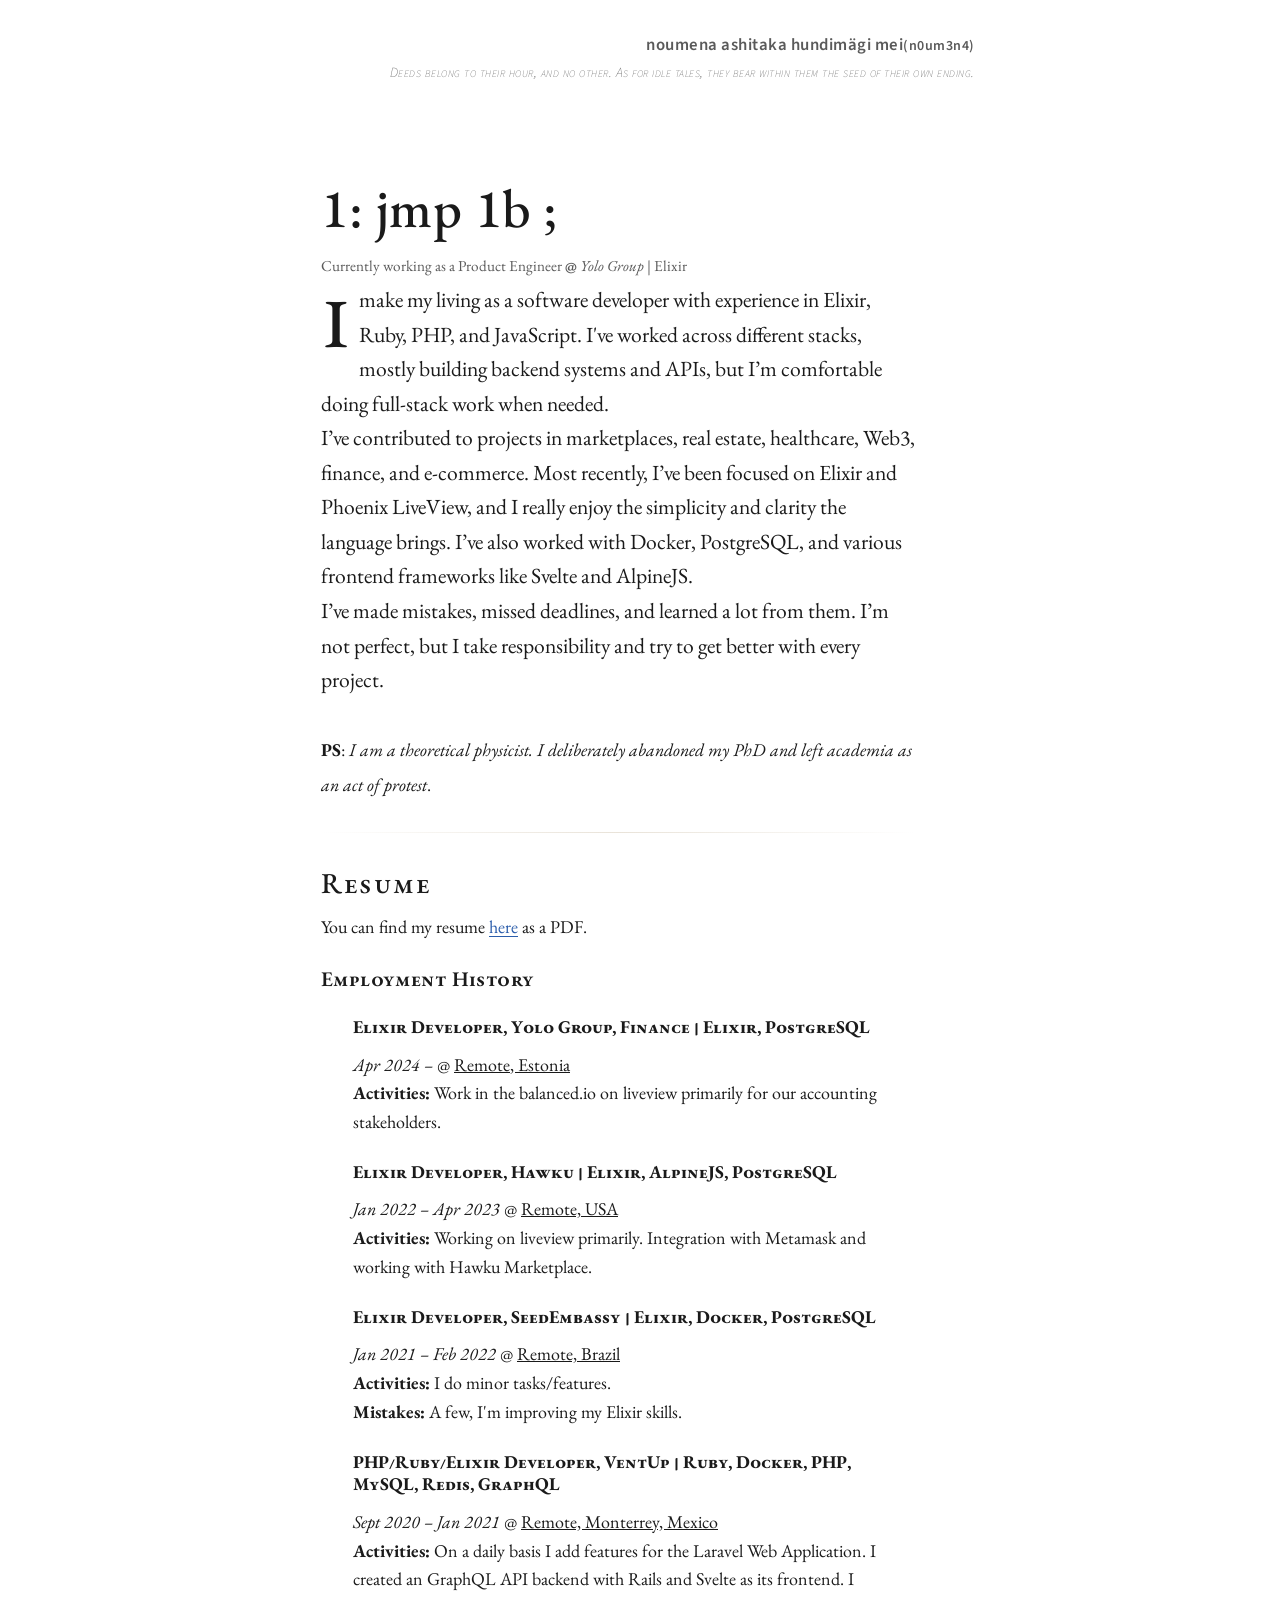
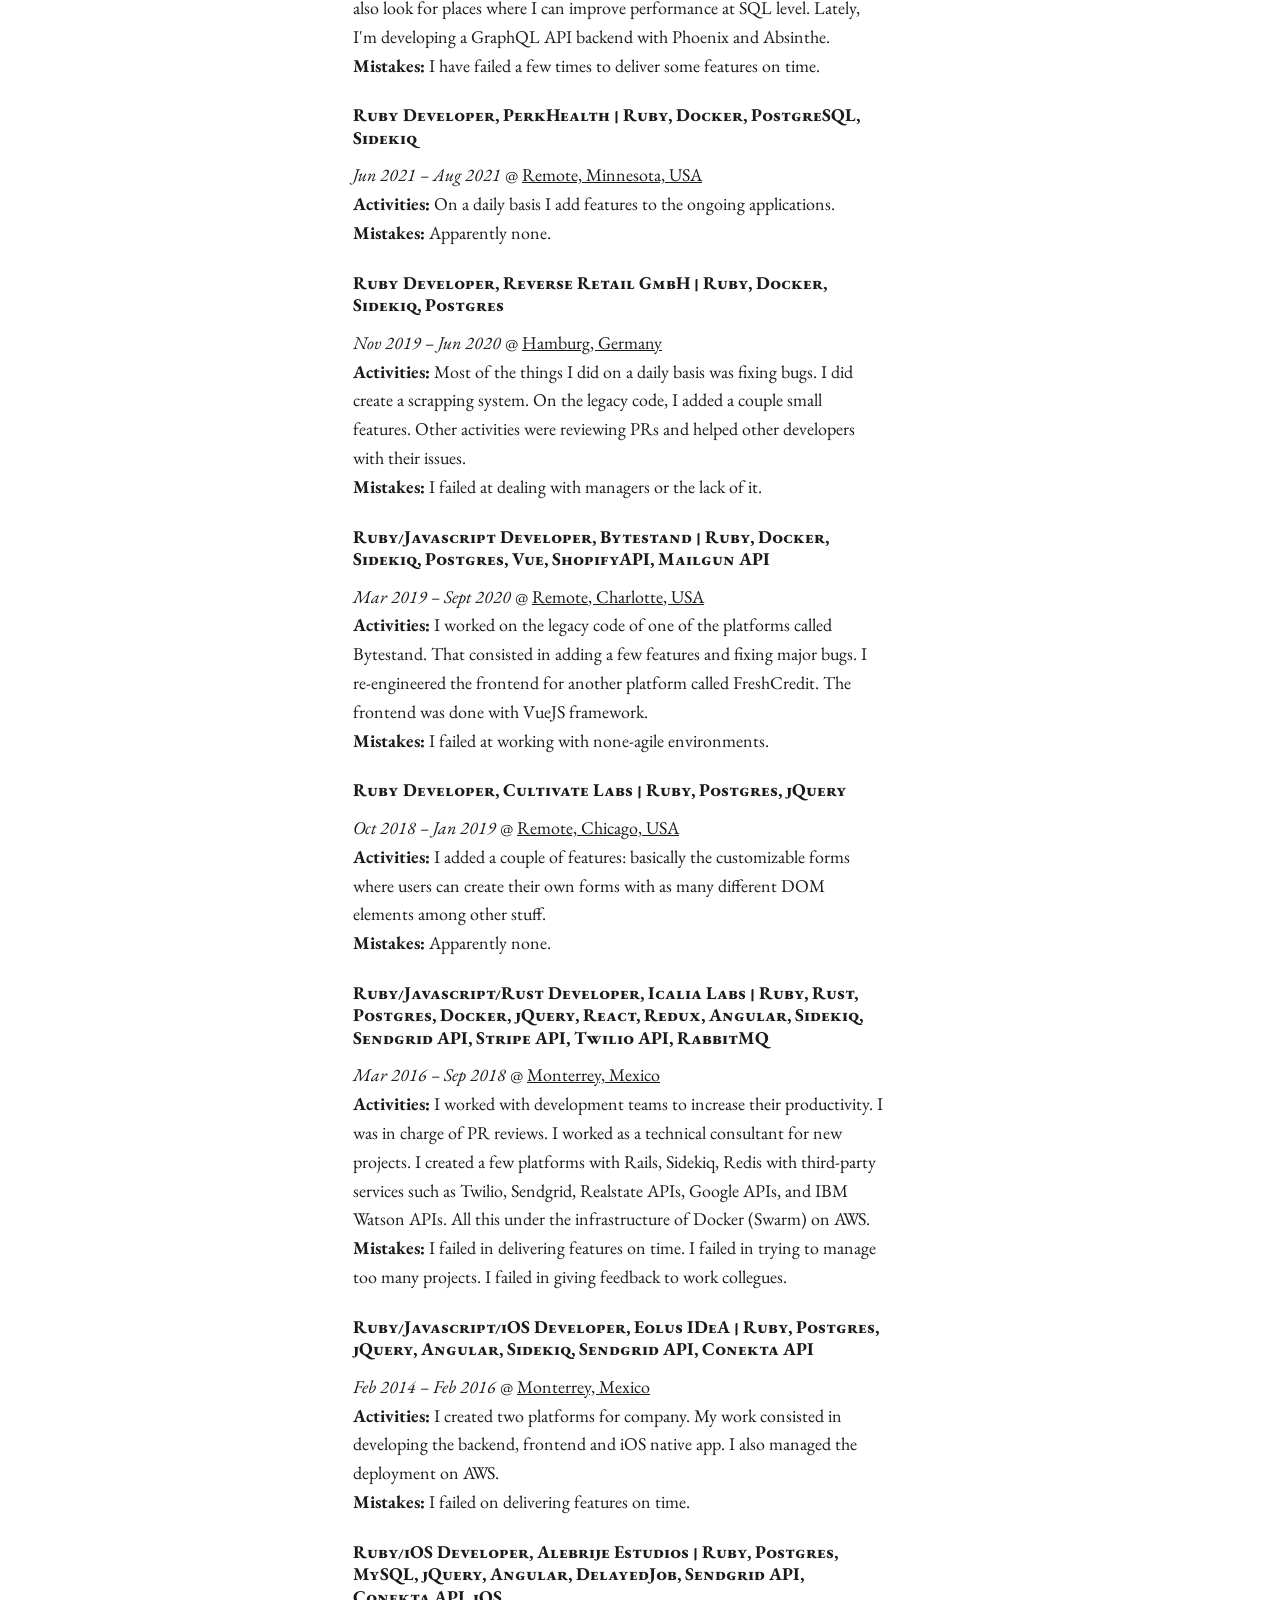
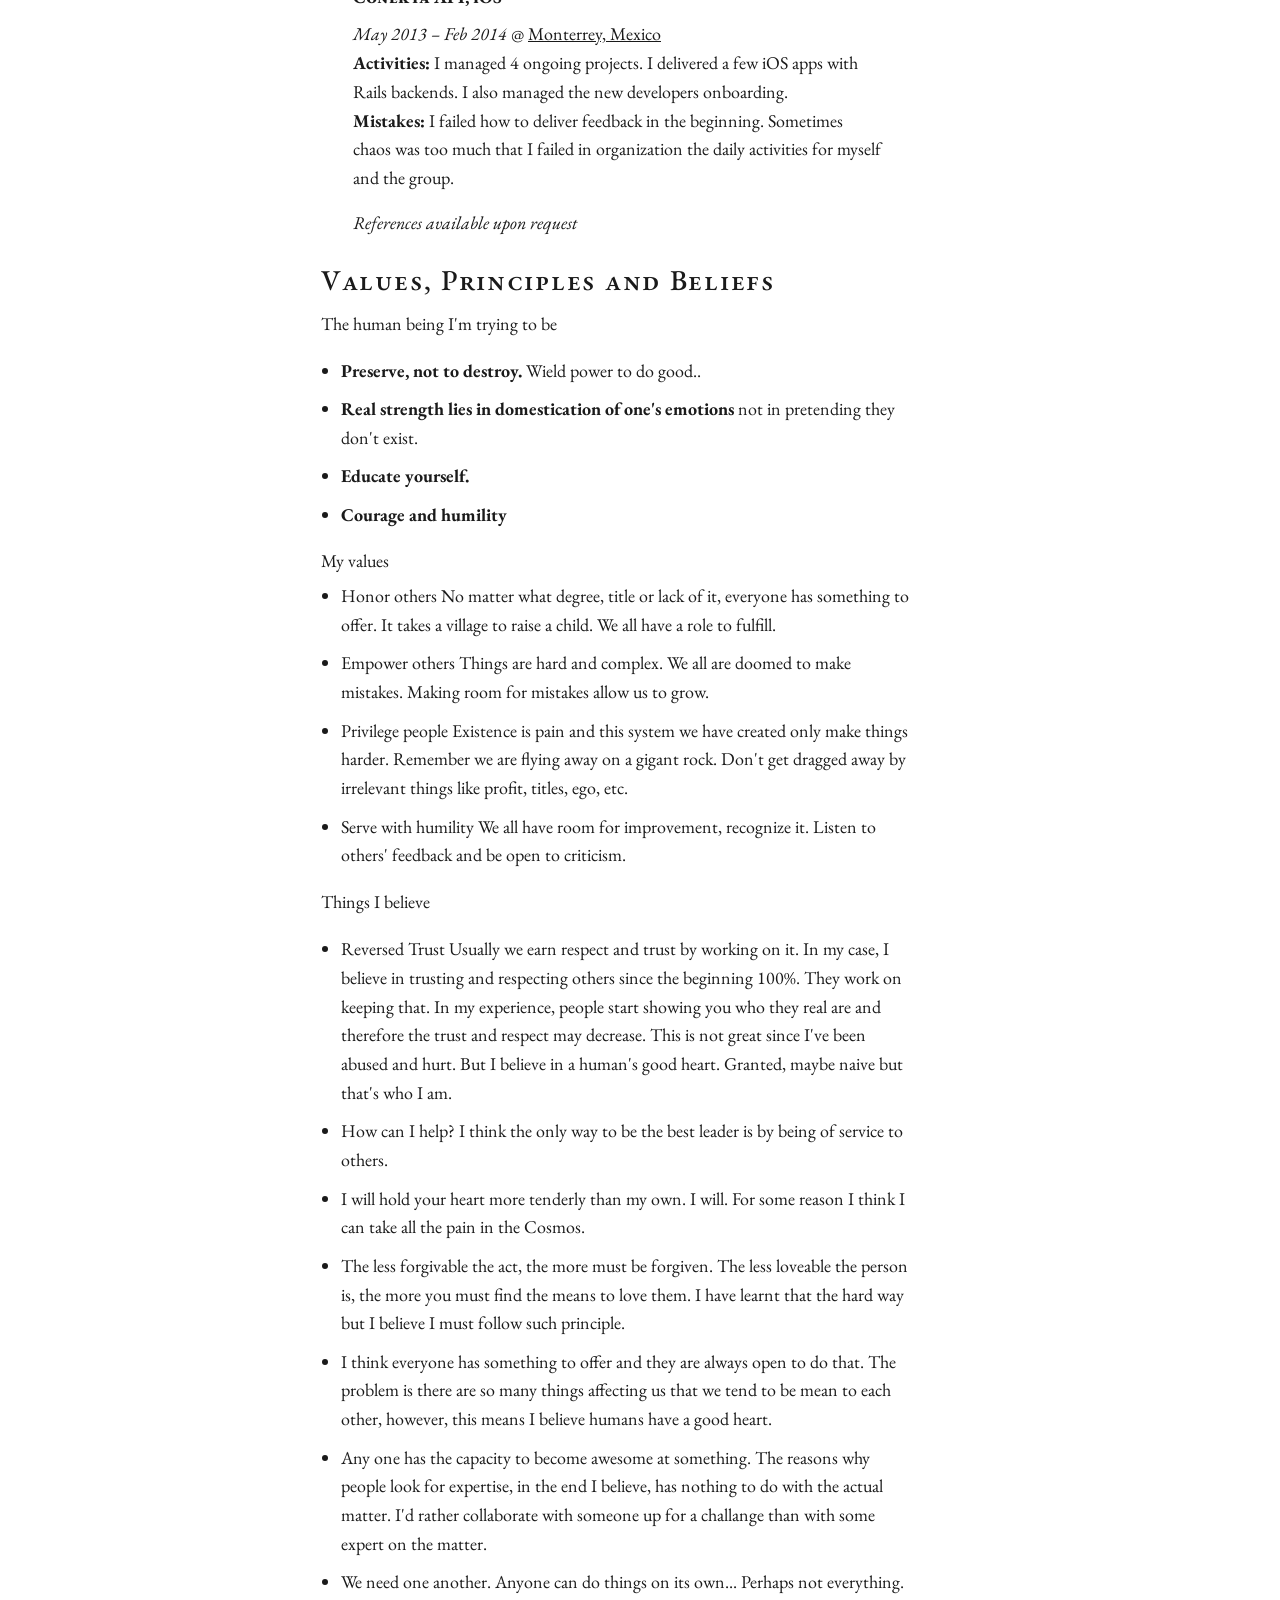
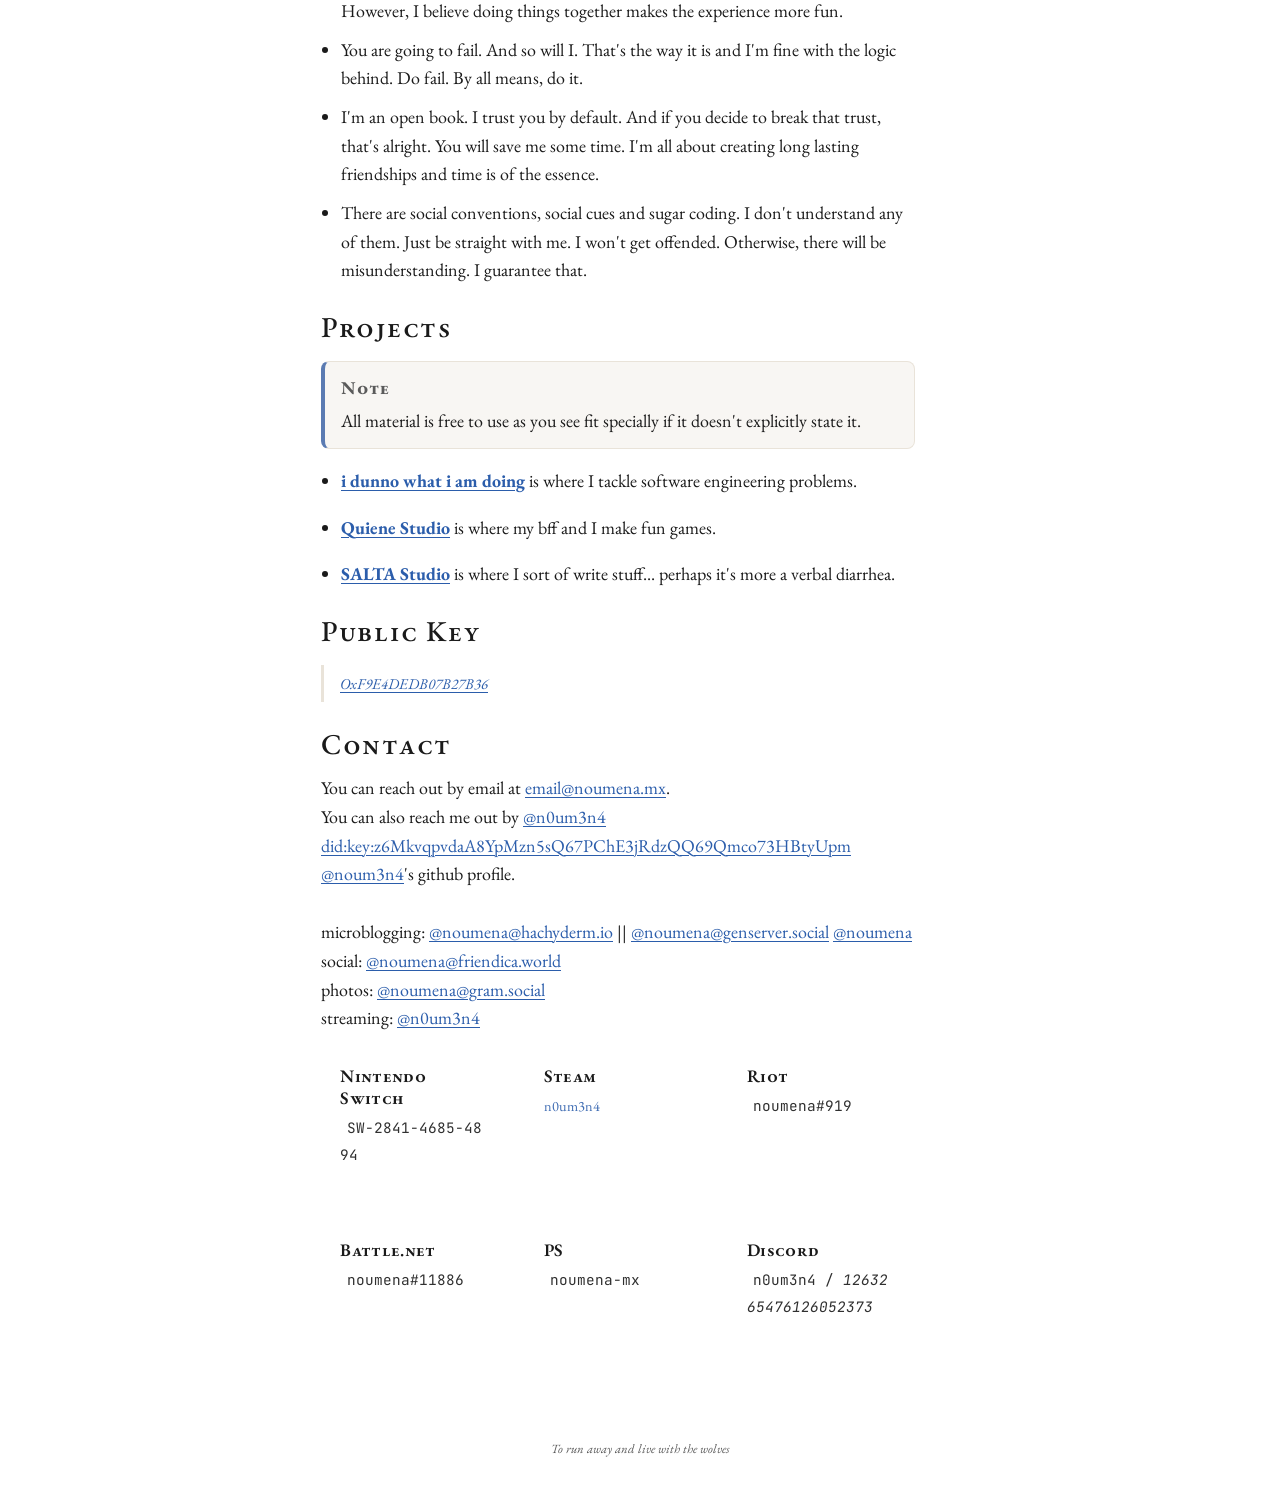
==== index.html @ a52480c2 "update website." ====
<!DOCTYPE html>
<html lang="en">
<head>
  <meta name="p:domain_verify" content="591e5d9aeb3cd05bfaf30dcc1023e43f"/>
  <meta name="fediverse:creator" content="@noumena@hachyderm.io">
  <script async src="https://www.googletagmanager.com/gtag/js?id=G-009B5SSCNQ"></script>
  <script>
    window.dataLayer = window.dataLayer || [];
    function gtag(){dataLayer.push(arguments);}
    gtag('js', new Date());

    gtag('config', 'G-009B5SSCNQ');
  </script>
  <meta charset="utf-8" />
  <meta name="viewport" content="width=device-width, initial-scale=1" />
  <meta name="color-scheme" content="light dark" />
  <title>noumena ashitaka hundimägi mei | homepage</title>

  <link rel="preconnect" href="https://fonts.googleapis.com">
  <link rel="preconnect" href="https://fonts.gstatic.com" crossorigin>
  <link href="https://fonts.googleapis.com/css2?family=EB+Garamond:ital,wght@0,400;0,500;0,700;1,400;1,500;1,700&family=Source+Sans+3:wght@400;600&family=JetBrains+Mono:wght@400;600&display=swap" rel="stylesheet">

  <style>
    :root {
      --bg: #f7f5f2;           /* paper-like background */
      --paper: #fffdfa;        /* page card */
      --ink: #121212;          /* main text */
      --muted: #5a5a5a;        /* secondary text */
      --line: #e9e3d9;         /* rules */
      --accent: #2b5dab;       /* link color, tasteful blue */

      --base-size: 18px;       /* comfortable reading size */
      --leading: 1.6;          /* line-height */
      --measure: 66ch;         /* ideal line length */
      --vr: 0.5rem;            /* vertical rhythm unit */
      --radius: 16px;          /* card rounding */
      --shadow: 0 8px 30px rgba(0,0,0,.08);
      --gap: 1.25rem; /* consistent rhythm */
      --ink: #1a1a1a;
    }

    @media (prefers-color-scheme: dark) {
      :root {
        --bg: #0f1115;
        --paper: #111318;
        --ink: #e7e5df;
        --muted: #a8a29e;
        --line: #1f2430;
        --accent: #7aa2ff;
        --shadow: 0 10px 30px rgba(0,0,0,.35);
      }
    }

    html { font-size: 100%; }
    body {
      margin: 0;
      font-family: "EB Garamond", ui-serif, Georgia, serif;
      font-size: var(--base-size);
      line-height: var(--leading);
      color: var(--ink);
      /*
      background: radial-gradient(80rem 60rem at 20% -10%, #ffffff40, transparent),
                  radial-gradient(80rem 60rem at 120% 10%, #ffffff22, transparent),
                  var(--bg);
                  */
      text-rendering: optimizeLegibility;
      -webkit-font-smoothing: antialiased;
      hanging-punctuation: first; /* supported in some browsers */
    }

    /* Page wrapper mimics a centered LaTeX layout */
    .wrapper {
      max-width: calc(var(--measure) + 12ch);
      margin-inline: auto;
      padding: calc(var(--vr) * 4) clamp(1rem, 4vw, 2rem);
    }

    /* Header & navigation (set in humanist sans for contrast) */
    header {
      display: grid;
      grid-template-columns: 1fr auto;
      align-items: end;
      gap: 1rem;
      margin-bottom: calc(var(--vr) * 4);
    }

    .brand {
      font-family: "Source Sans 3", system-ui, -apple-system, Segoe UI, Roboto, sans-serif;
      font-weight: 600;
      letter-spacing: 0.03em;
      font-size: clamp(0.9rem, 1.4vw, 1.05rem);
      color: var(--muted);
      text-align: right;
    }

    nav ul {
      display: flex;
      gap: 1rem;
      list-style: none;
      margin: 0;
      padding: 0;
      font-family: "Source Sans 3", system-ui, -apple-system, Segoe UI, Roboto, sans-serif;
      font-size: 0.95rem;
    }

    nav a {
      text-decoration: none;
      color: var(--muted);
      border-bottom: 1px solid transparent;
      padding-bottom: 2px;
    }
    nav a:where(:hover,:focus) { color: var(--ink); border-color: var(--line); }

    /* "Paper" card for the main content */
    .paper {
      /*
      background: var(--paper);
      box-shadow: var(--shadow);
      border: 1px solid var(--line);
      border-radius: var(--radius);
      */
      padding: clamp(1.25rem, 3.2vw, 2rem);
    }

    main { counter-reset: h2; }

    h1, h2, h3, h4 {
      line-height: 1.25;
      margin-block: calc(var(--vr) * 3) calc(var(--vr) * 1.5);
    }

    h1 {
      font-weight: 500;
      font-size: clamp(2.2rem, 4vw + 1rem, 3.4rem);
      letter-spacing: 0.01em;
    }

    h2 {
      font-weight: 500;
      font-size: clamp(1.35rem, 1.2vw + 1rem, 1.8rem);
      font-variant-caps: small-caps;
      letter-spacing: 0.06em;
      counter-increment: h2;
    }
    /*
    h2::before {
      content: counter(h2) ". ";
      color: var(--muted);
      font-variant-numeric: oldstyle-nums;
    }
    */
    h3 {
      font-weight: 600;
      font-variant-caps: small-caps;
      font-size: clamp(1.1rem, 1vw + 0.8rem, 1.3rem); letter-spacing: 0.02em;
    }
    h4 { font-variant-caps: small-caps; }

    p { margin: 0 0 calc(var(--vr) * 2) 0; }
    p + p { text-indent: 0em; margin-top: calc(var(--vr) * -1.5); }

    .lead {
      font-size: clamp(1.1rem, 0.9vw + 1rem, 1.35rem);
      color: var(--ink);
    }

    .lead:first-letter {
      float: left;
      font-size: 3.2em;
      line-height: 0.9;
      font-weight: 500;
      margin: 0.15em 0.15em 0 0.05em;
    }

    a { color: var(--accent); text-decoration-thickness: from-font; text-underline-offset: 0.18em; }
    a:where(:hover,:focus) { text-decoration: underline; }

    hr {
      height: 1px; background: linear-gradient(90deg, transparent, var(--line), transparent);
      border: 0; margin-block: calc(var(--vr) * 4);
    }

    .meta { color: var(--muted); font-size: 0.95rem; }

    blockquote {
      margin: calc(var(--vr) * 2) 0;
      padding: 0.25rem 1rem;
      border-left: 3px solid var(--line);
      color: var(--muted);
      font-style: italic;
    }

    code, pre {
      font-family: "JetBrains Mono", ui-monospace, SFMono-Regular, Menlo, Monaco, Consolas, "Liberation Mono", monospace;
      font-size: 0.9rem;
    }
    pre {
      background: color-mix(in srgb, var(--paper), var(--ink) 6%);
      border: 1px solid var(--line);
      padding: 1rem;
      border-radius: 8px;
      overflow: auto;
    }

    figure { margin: calc(var(--vr) * 3) 0; }
    figure img { width: 100%; border: 1px solid var(--line); border-radius: 8px; }
    figcaption { color: var(--muted); font-size: 0.95rem; text-align: center; margin-top: 0.6rem; }

    .theorem, .lemma, .note {
      margin: calc(var(--vr) * 2) 0; padding: 0.75rem 1rem;
      border: 1px solid var(--line); border-left-width: 4px; border-radius: 8px;
      background: color-mix(in srgb, var(--paper), var(--ink) 3%);
    }
    .theorem { border-left-color: #5d8f3a; }
    .lemma   { border-left-color: #b07a1f; }
    .note    { border-left-color: #5b7bb2; }
    .env-title { font-variant-caps: small-caps; letter-spacing: 0.06em; color: var(--muted); display: block; margin-bottom: 0.25rem; }

    /* Lists with proper spacing */
    ul, ol { padding-left: 1.25rem; }
    li { margin: 0 0 calc(var(--vr) * 1.2) 0; }

    /* Footer */
    footer {
      color: var(--muted);
      font-size: 0.95rem;
      margin-top: calc(var(--vr) * 6);
      text-align: center;
    }

    /* Make the main column a classic ~66ch measure */
    .content { max-width: var(--measure); }

    /* Simple responsive table */
    table { width: 100%; border-collapse: collapse; margin: calc(var(--vr) * 2) 0; }
    th, td { padding: 0.5rem 0.6rem; border-bottom: 1px solid var(--line); text-align: left; }
    th { color: var(--muted); font-weight: 600; font-family: "Source Sans 3", system-ui, sans-serif; }

    /* Small niceties */
    ::selection { background: color-mix(in srgb, var(--accent), white 70%); }

    /* --- Gallery --- */
    .gallery {
      counter-reset: figure; /* reset for each gallery */
    }

    figure {
      margin: 0;
      padding: 0;
      background: none;
      border: 1px solid var(--ink-20); /* subtle plate border */
      page-break-inside: avoid; /* print-friendly */
    }

    figure img {
      display: block;
      width: 100%;
      height: auto;
      vertical-align: middle;
    }

    figcaption {
      padding: calc(var(--gap) * 0.75) calc(var(--gap) * 0.75) calc(var(--gap) * 0.85);
      font-size: 0.975rem;
      color: var(--ink-60);
      border-top: 1px solid var(--ink-20);
      hyphens: auto;
      text-wrap: pretty; /* nicer line breaks on modern browsers */
    }

        small.kicker {
      display: block;
      font-size: 0.88rem;
      margin-top: .25rem;
      color: #777;
    }

    @media (min-width: 1100px) {
      .container { max-width: 90ch; }
    }

    @media print {
    body { background: white; }
      .container { margin: 0 auto; padding: 0; }
      a::after { content: " (" attr(href) ")"; font-size: 0.9em; }
    }

    #gaming-profiles {
        max-width: 800px;
        border-radius: 1rem;
        backdrop-filter: blur(8px);
      }

      #gaming-profiles h2 {
        margin: 0 0 0.5rem;
        font-size: 1.8rem;
      }

      #gaming-profiles p {
        margin: 0 0 1.5rem;
        line-height: 1.5;
        opacity: 0.9;
      }

      .gaming-grid {
        display: grid;
        gap: 1rem;
        grid-template-columns: repeat(auto-fit, minmax(180px, 1fr));
      }

      .gaming-card {
        padding: 1rem 1.2rem;
        border-radius: 0.9rem;
      }

      .gaming-card h3 {
        margin: 0 0 0.25rem;
        font-size: 1.1rem;
      }

      .game-tagline {
        margin: 0;
        font-size: 0.8rem;
        text-transform: uppercase;
        letter-spacing: 0.08em;
        opacity: 0.7;
      }

      .game-value {
        margin: 0.4rem 0 0;
        word-break: break-all;
      }

      .game-value code {
        padding: 0.2rem 0.4rem;
        border-radius: 0.4rem;
        font-size: 0.9rem;
      }

      .game-value a {
        font-size: 0.9rem;
        text-decoration: none;
      }

      .game-value a:hover {
        border-bottom-style: solid;
      }

      @media (max-width: 600px) {
        #gaming-profiles {
          margin: 2rem 1rem;
          padding: 1.5rem;
        }
      }
  </style>
</head>

<body>
  <a rel="me" href="https://hachyderm.io/@noumena" style="display: none;"></a>
  <div class="wrapper">
    <header>
      <div class="brand">
        noumena ashitaka hundimägi mei<span style="font-size: smaller;">(n0um3n4)</span><br/>
        <span style="font-size: smaller; font-weight: 100; font-variant-caps: small-caps;"><em>
          Deeds belong to their hour, and no other. As for idle tales, they bear within them the seed of their own ending.</em></span>
      </div>
    </header>

    <div class="paper">
      <main class="content" id="content">
        <h1>1: jmp 1b     ;</h1>
        <p class="meta">Currently working as a Product Engineer <b>@</b> <em>Yolo Group</em> | Elixir</p>

        <p class="lead">
        I make my living as a software developer with experience in Elixir, Ruby, PHP, and JavaScript. I've worked across different stacks, mostly building backend systems and APIs, but I’m comfortable doing full-stack work when needed.
        <br />
        I’ve contributed to projects in marketplaces, real estate, healthcare, Web3, finance, and e-commerce. Most recently, I’ve been focused on Elixir and Phoenix LiveView, and I really enjoy the simplicity and clarity the language brings. I’ve also worked with Docker, PostgreSQL, and various frontend frameworks like Svelte and AlpineJS.
        <br />
        I’ve made mistakes, missed deadlines, and learned a lot from them. I’m not perfect, but I take responsibility and try to get better with every project.
        <br /><br />
        <span style="font-size: smaller;"><b>PS</b>: <em>I am a theoretical physicist. I deliberately abandoned my PhD and left academia as an act of protest</em>.</span>
        </p>

        <hr/>

        <section>
          <h2>Resume</h2>
          <p>You can find my resume <a href="https://noumena.mx/full-resume.pdf">here</a> as a PDF.</p>
          <h3>Employment History</h3>
          <div style="padding-right: clamp(1.25rem, 3.2vw, 2rem); padding-left: clamp(1.25rem, 3.2vw, 2rem);">
          <article style="pointer-events: auto;">
            <h4>
              Elixir Developer, Yolo Group, Finance | Elixir, PostgreSQL
            </h4>
            <p style="pointer-events: auto;">
              <em style="pointer-events: auto;">Apr 2024 – </em> @ <ins>Remote, Estonia</ins><br><b>Activities:</b> Work in the balanced.io on liveview primarily for our accounting stakeholders.<br>
            </p>
        </article>

        <article>
            <h4>
              Elixir Developer, Hawku | Elixir, AlpineJS, PostgreSQL
            </h4>
            <p>
            <em>Jan 2022 – Apr 2023</em> @ <ins>Remote, USA</ins><br><b>Activities:</b> Working on liveview primarily. Integration with Metamask and working with Hawku Marketplace.<br>
            </p>
        </article>

        <article>
            <h4>
              Elixir Developer, SeedEmbassy | Elixir, Docker, PostgreSQL
            </h4>
            <p>
            <em>Jan 2021 – Feb 2022</em> @ <ins>Remote, Brazil</ins><br><b>Activities:</b> I do minor tasks/features.<br>
            <b>Mistakes: </b> A few, I'm improving my Elixir skills.<br>
            </p>
        </article>

        <article>
            <h4>
              PHP/Ruby/Elixir Developer, VentUp | Ruby, Docker, PHP, MySQL, Redis, GraphQL
            </h4>
            <p>
            <em>Sept 2020 – Jan 2021</em> @ <ins>Remote, Monterrey, Mexico</ins><br><b>Activities:</b> On a daily basis I add features for the Laravel Web Application. I created an GraphQL API backend with Rails and Svelte as its frontend. I also look for places where I can improve performance at SQL level. Lately, I'm developing a GraphQL API backend with Phoenix and Absinthe.<br>
            <b>Mistakes: </b> I have failed a few times to deliver some features on time.<br>
            </p>
        </article>

        <article>
            <h4>
              Ruby Developer, PerkHealth | Ruby, Docker, PostgreSQL, Sidekiq
            </h4>
            <p>
            <em>Jun 2021 – Aug 2021</em> @ <ins>Remote, Minnesota, USA</ins><br><b>Activities:</b> On a daily basis I add features to the ongoing applications.<br>
            <b>Mistakes: </b> Apparently none.<br>
            </p>
        </article>

        <article style="page-break-after: always;">
            <h4>
              Ruby Developer, Reverse Retail GmbH | Ruby, Docker, Sidekiq, Postgres
            </h4>
            <p>
            <em>Nov 2019 – Jun 2020</em> @ <ins>Hamburg, Germany</ins><br><b>Activities:</b> Most of the things I did on a daily basis was fixing bugs. I did create a scrapping system. On the legacy code, I added a couple small features. Other activities were reviewing PRs and helped other developers with their issues.<br>
            <b>Mistakes: </b> I failed at dealing with managers or the lack of it.<br>
            </p>
        </article>

        <article>
            <h4>
              Ruby/Javascript Developer, Bytestand | Ruby, Docker, Sidekiq, Postgres, Vue, ShopifyAPI, Mailgun API
            </h4>
            <p>
            <em>Mar 2019 – Sept 2020</em> @ <ins>Remote, Charlotte, USA</ins><br>
            <b>Activities: </b> I worked on the legacy code of one of the platforms called Bytestand. That consisted in adding a few features and fixing major bugs. I re-engineered the frontend for another platform called FreshCredit. The frontend was done with VueJS framework.<br>
            <b>Mistakes: </b> I failed at working with none-agile environments.
            </p>
        </article>

        <article>
            <h4>
              Ruby Developer, Cultivate Labs | Ruby, Postgres, jQuery
            </h4>
            <p>
            <em>Oct 2018 – Jan 2019</em> @ <ins>Remote, Chicago, USA</ins><br>
            <b>Activities: </b>I added a couple of features: basically the customizable forms where users can create their own forms with as many different DOM elements among other stuff.<br>
            <b>Mistakes: </b>Apparently none.
            </p>
        </article>

        <article style="page-break-after: always;">
            <h4>
              Ruby/Javascript/Rust Developer, Icalia Labs | Ruby, Rust, Postgres, Docker, jQuery, React, Redux, Angular, Sidekiq, Sendgrid API, Stripe API, Twilio API, RabbitMQ
            </h4>
            <p>
            <em>Mar 2016 – Sep 2018</em> @ <ins>Monterrey, Mexico</ins><br>
            <b>Activities: </b>I worked with development teams to increase their productivity.
            I was in charge of PR reviews.
            I worked as a technical consultant for new projects.
            I created a few platforms with Rails, Sidekiq, Redis with third-party services such as Twilio, Sendgrid, Realstate APIs, Google APIs, and IBM Watson APIs. All this under the infrastructure of Docker (Swarm) on AWS.<br>
            <b>Mistakes: </b>I failed in delivering features on time. I failed in trying to manage too many projects. I failed in giving feedback to work collegues.
            </p>
        </article>

        <article>
            <h4>
              Ruby/Javascript/iOS Developer, Eolus IDeA | Ruby, Postgres, jQuery, Angular, Sidekiq, Sendgrid API, Conekta API
            </h4>
            <p>
            <em>Feb 2014 – Feb 2016</em> @ <ins>Monterrey, Mexico</ins><br>
            <b>Activities: </b>I created two platforms for company. My work consisted in developing the backend, frontend and iOS native app.
            I also managed the deployment on AWS.<br>
            <b>Mistakes: </b>I failed on delivering features on time.
            </p>
        </article>

        <article>
            <h4>
              Ruby/iOS Developer, Alebrije Estudios | Ruby, Postgres, MySQL, jQuery, Angular, DelayedJob, Sendgrid API, Conekta API, iOS
            </h4>
            <p>
            <em>May 2013 – Feb 2014</em> @ <ins>Monterrey, Mexico</ins><br>
            <b>Activities: </b>I managed 4 ongoing projects. I delivered a few iOS apps with Rails backends.
            I also managed the new developers onboarding.<br>
            <b>Mistakes: </b>I failed how to deliver feedback in the beginning. Sometimes chaos was too much that I failed in organization the daily activities for myself and the group.
            </p>
        </article>

        <article>
            <p>
            <em>References available upon request</em>
            </p>
            </div>
        </article>
        </section>

        <section id="about">
          <h2>Values, Principles and Beliefs</h2>
          <p>The human being I'm trying to be</p>
          <ul>
            <li><strong>Preserve, not to destroy.</strong> Wield power to do good..</li>
            <li><strong>Real strength lies in domestication of one's emotions</strong> not in pretending they don't exist.</li>
            <li><strong>Educate yourself.</strong></li>
            <li><strong>Courage and humility</strong></li>
          </ul>

          <p>My values<p>

          <ul>
            <li>Honor others No matter what degree, title or lack of it, everyone has something to offer. It takes a village to raise a child. We all have a role to fulfill.</li>
            <li>Empower others Things are hard and complex. We all are doomed to make mistakes. Making room for mistakes allow us to grow.</li>
            <li>Privilege people Existence is pain and this system we have created only make things harder. Remember we are flying away on a gigant rock. Don't get dragged away by irrelevant things like profit, titles, ego, etc.</li>
            <li>Serve with humility We all have room for improvement, recognize it. Listen to others' feedback and be open to criticism.</li>
          </ul>
          <p>Things I believe</p>

          <ul>
            <li>Reversed Trust Usually we earn respect and trust by working on it. In my case, I believe in trusting and respecting others since the beginning 100%.           They work on keeping that. In my experience, people start showing you who they real are and therefore the trust and respect may decrease.           This is not great since I've been abused and hurt. But I believe in a human's good heart. Granted, maybe naive but that's who I am. </li>
            <li>How can I help? I think the only way to be the best leader is by being of service to others.</li>
            <li>I will hold your heart more tenderly than my own. I will. For some reason I think I can take all the pain in the Cosmos.</li>
            <li>The less forgivable the act, the more must be forgiven. The less loveable the person is, the more you must find the means to love them. I have learnt that the hard way but I believe I must follow such principle.</li>
            <li>I think everyone has something to offer and they are always open to do that. The problem is there are so many things affecting us that we tend to be mean to each other, however, this means I believe humans have a good heart.</li>
            <li>Any one has the capacity to become awesome at something. The reasons why people look for expertise, in the end I believe, has nothing to do with the actual matter. I'd rather collaborate with someone up for a challange than with some expert on the matter.</li>
            <li>We need one another. Anyone can do things on its own... Perhaps not everything. However, I believe doing things together makes the experience more fun.</li>
            <li>You are going to fail. And so will I. That's the way it is and I'm fine with the logic behind. Do fail. By all means, do it.</li>
            <li>I'm an open book. I trust you by default. And if you decide to break that trust, that's alright. You will save me some time. I'm all about creating long lasting friendships and time is of the essence.</li>
            <li>There are social conventions, social cues and sugar coding. I don't understand any of them. Just be straight with me. I won't get offended. Otherwise, there will be misunderstanding. I guarantee that.</li>
          </ul>
        </section>

        <section id="projects">
          <h2>Projects</h2>
          <div class="note">
            <strong class="env-title">Note</strong>
            All material is free to use as you see fit specially if it doesn't explicitly state it.
          </div>
          <ul>
            <li><strong><a href="https://idunnowhatiamdoing.engineering">i dunno what i am doing</a></strong> is where I tackle software engineering problems.</li>
          </ul>
          <ul>
            <li><strong><a href="https://quiene.studio">Quiene Studio</a></strong> is where my bff and I make fun games.</li>
          </ul>
          <ul>
            <li><strong><a href="https://salta.studio">SALTA Studio</a></strong> is where I sort of write stuff... perhaps it's more a verbal diarrhea.</li>
          </ul>
        </section>

        <section id="writing">
          <h2>Public Key</h2>
          <blockquote>
            <a href="noumena.asc" alt="public key" style="pointer-events: auto;">
              <span style="font-size: smaller; pointer-events: auto;">OxF9E4DEDB07B27B36</span>
            </a>
          </blockquote>
        </section>

        <section id="contact">
          <h2>Contact</h2>
          <p>
            You can reach out by email at <a href="mailto:email@nounmena.mx">email@noumena.mx</a>.
            <br />You can also reach me out by <a href="https://smp9.simplex.im/a#zJxikzJyWUZyNm9AisqA2dREiD37o3gKqsSd1OvyCDI">@n0um3n4</a>
            <br />
            <a href="https://app.radicle.xyz/nodes/seed.radicle.garden/users/did%3Akey%3Az6MkvqpvdaA8YpMzn5sQ67PChE3jRdzQQ69Qmco73HBtyUpm">
              did:key:z6MkvqpvdaA8YpMzn5sQ67PChE3jRdzQQ69Qmco73HBtyUpm
            </a><br/>
            <a href="https://github.com/n0um3n4">@noum3n4</a>'s github profile.<br/>
            <br />
            microblogging:
            <a href="https://hachyderm.io/@noumena">@noumena@hachyderm.io</a>
            ||
            <a href="https://genserver.social/@noumena">@noumena@genserver.social</a>
            <a href="https://yakihonne.com/profile/nprofile1qqsg44afkcgpv6jf9s7s2nawuguzmdk28r7usu5w53savqpzzk6upxczqqpsgqqqqqqqqeryyq">@noumena</a>
            <br />
            social:
            <a href="https://friendica.world/profile/noumena">@noumena@friendica.world</a>
            <br />
            photos:
            <a href="https://gram.social/noumena">@noumena@gram.social</a>
            <br />
            streaming:
            <a href="https://makertube.net/c/n0um3n4/video-playlists">@n0um3n4</a>
            <br />
          </p>
        </section>


        <section id="gaming-profiles">
          <div class="gaming-grid">
            <div class="gaming-card">
              <h3>Nintendo Switch</h3>
              <p class="game-value">
                <code>SW-2841-4685-4894</code>
              </p>
            </div>

            <div class="gaming-card">
              <h3>Steam</h3>
              <p class="game-value">
                <a href="https://steamcommunity.com/id/n0um3n4/" target="_blank" rel="noopener">
                  n0um3n4
                </a>
              </p>
            </div>

            <div class="gaming-card">
              <h3>Riot</h3>
              <p class="game-value">
                <code>noumena#919</code>
              </p>
            </div>

            <div class="gaming-card">
              <h3>Battle.net</h3>
              <p class="game-value">
                <code>noumena#11886</code>
              </p>
            </div>

            <div class="gaming-card">
              <h3>PS</h3>
              <p class="game-value">
                <code>noumena-mx</code>
              </p>
            </div>

            <div class="gaming-card">
              <h3>Discord</h3>
              <p class="game-value">
                <code>n0um3n4 /  <em>1263265476126052373</em> </code>
              </p>
            </div>
          </div>
        </section>
      </main>
    </div>

    <footer>
      <p style="font-size: smaller;"><em>To run away and live with the wolves</em></p>
    </footer>
  </div>
</body>
</html>
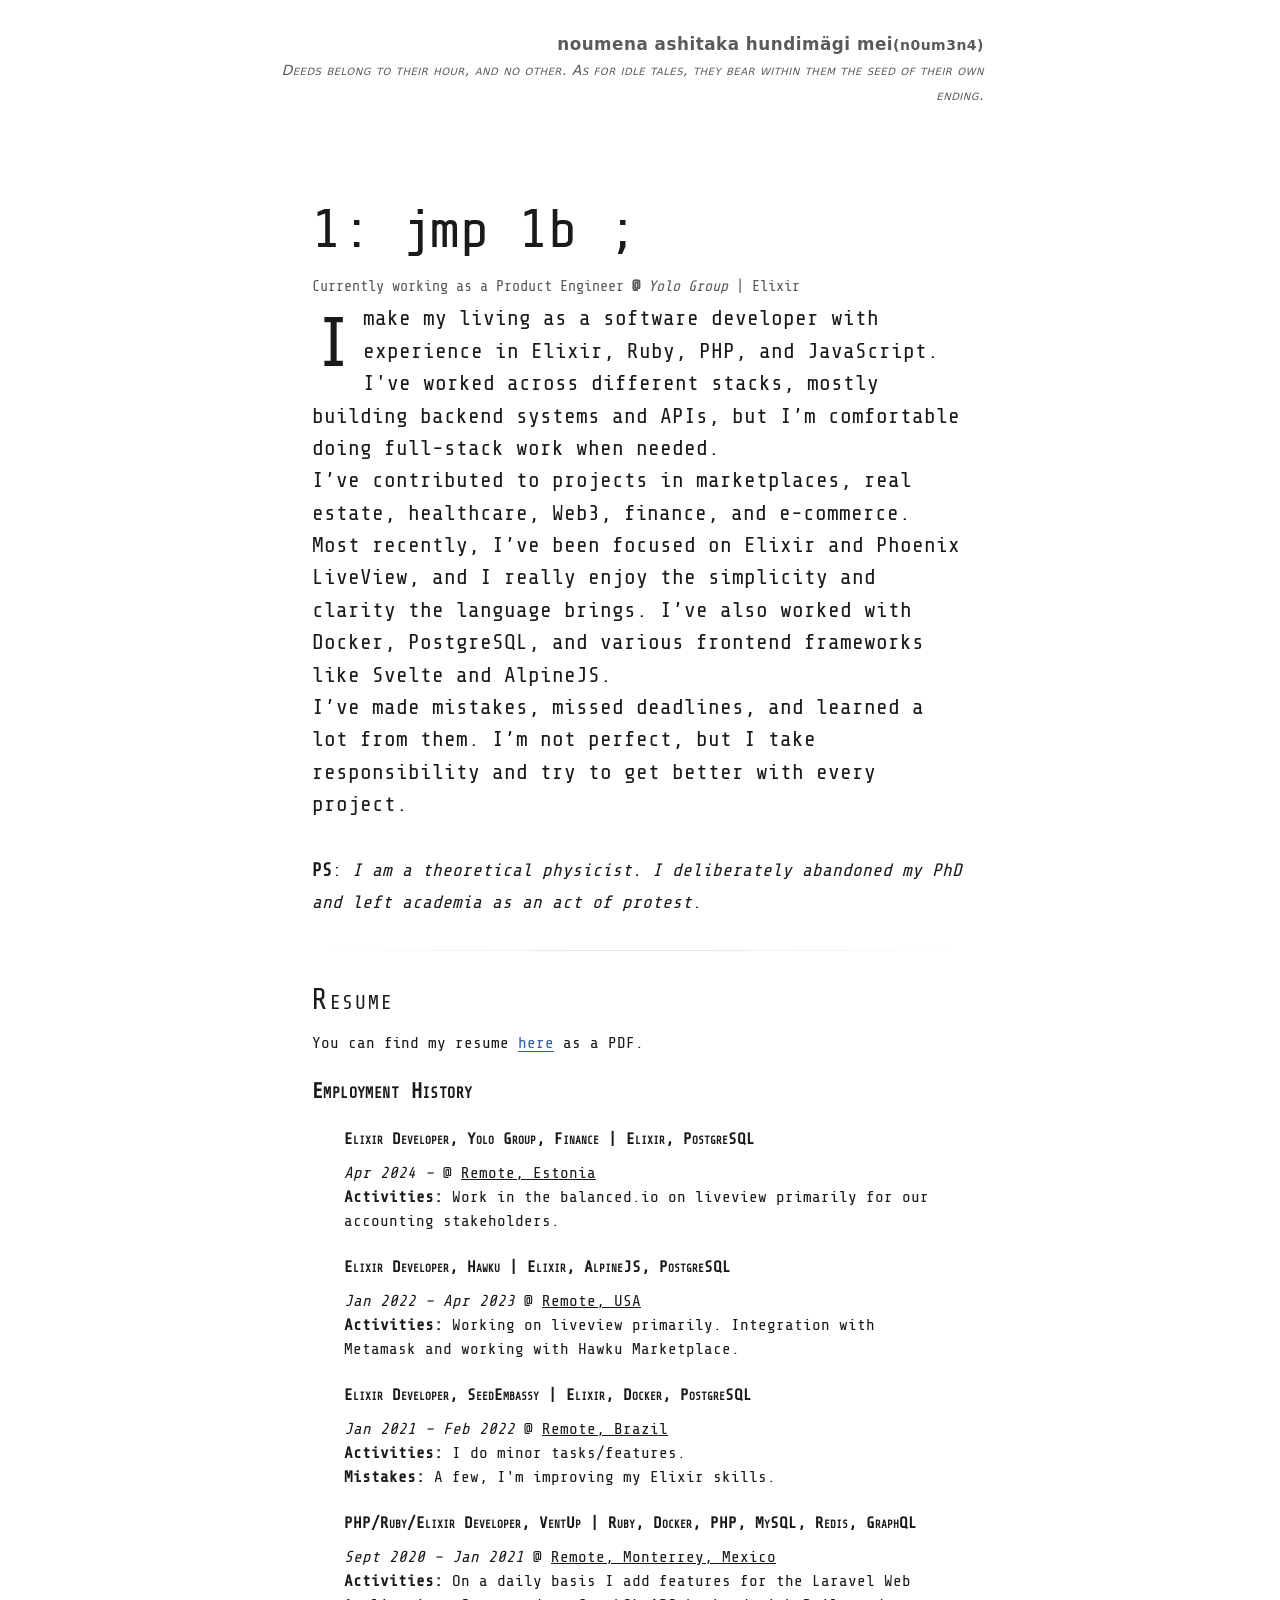
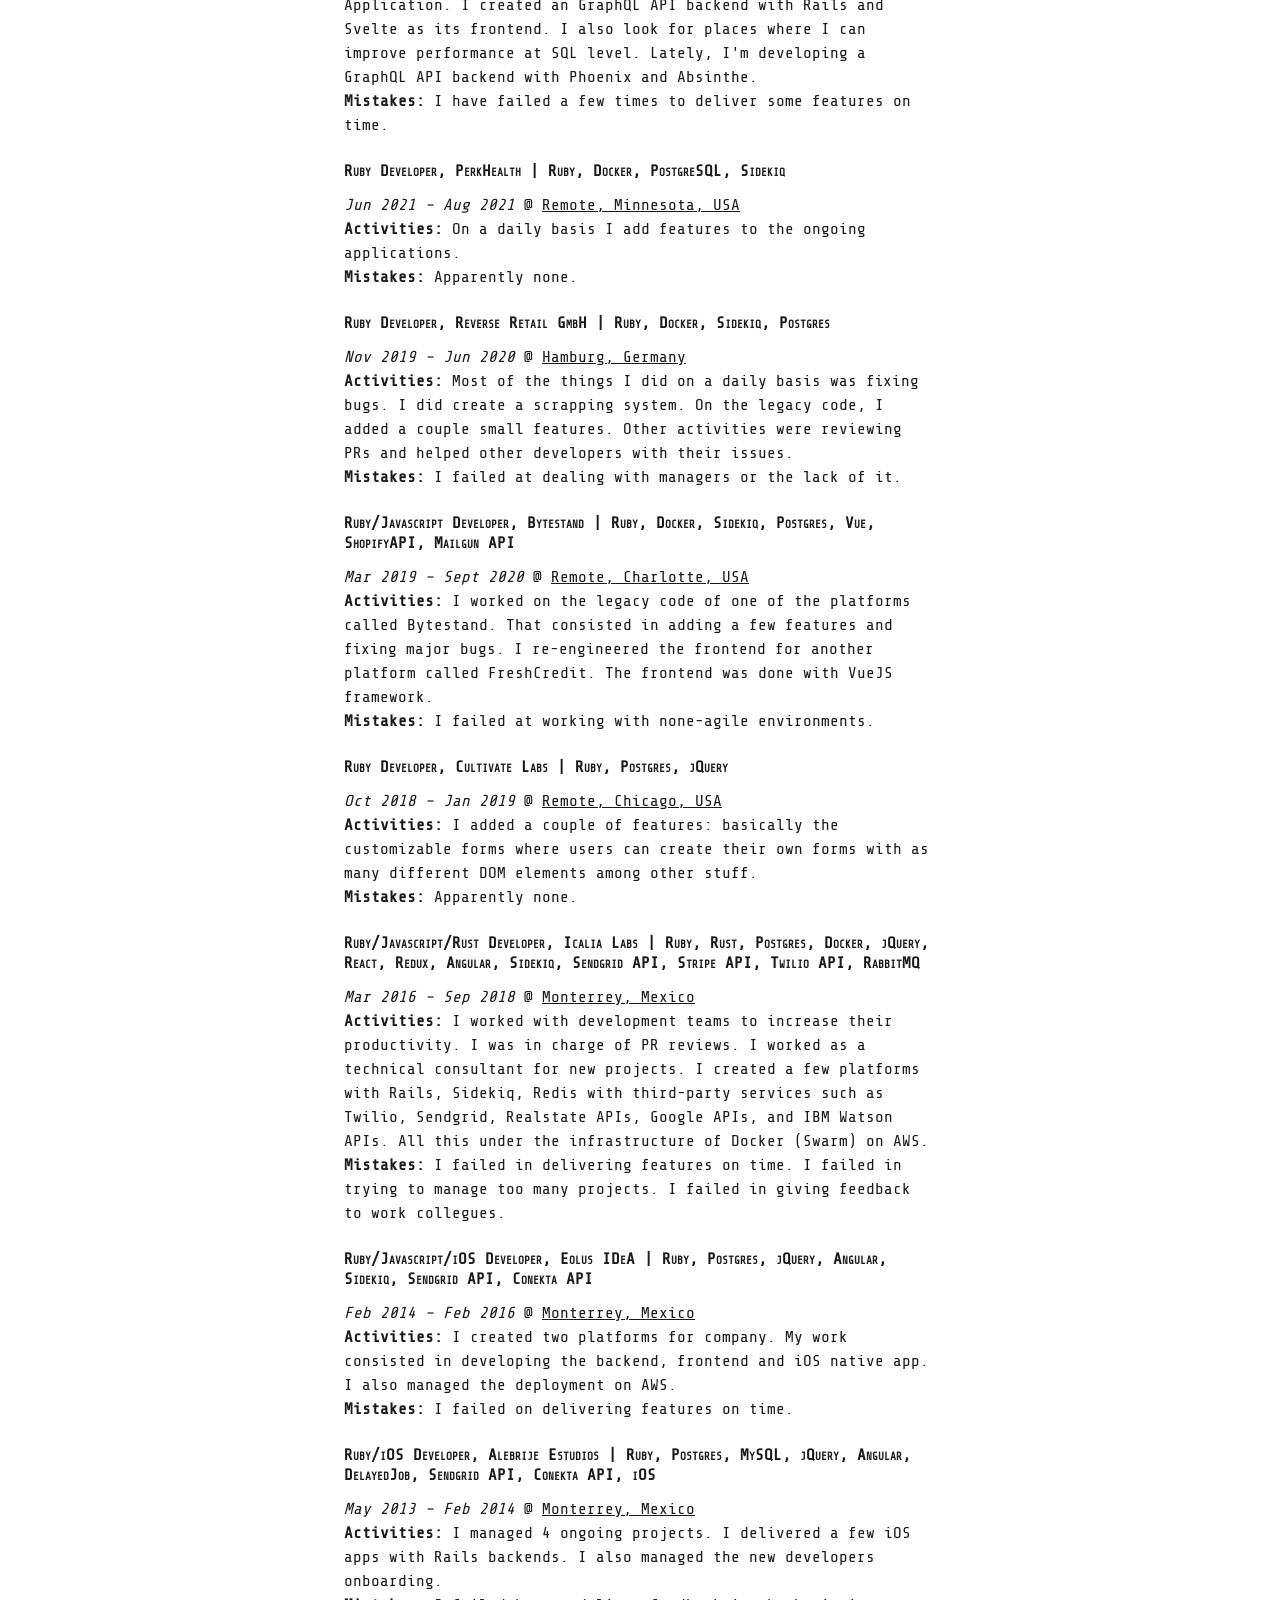
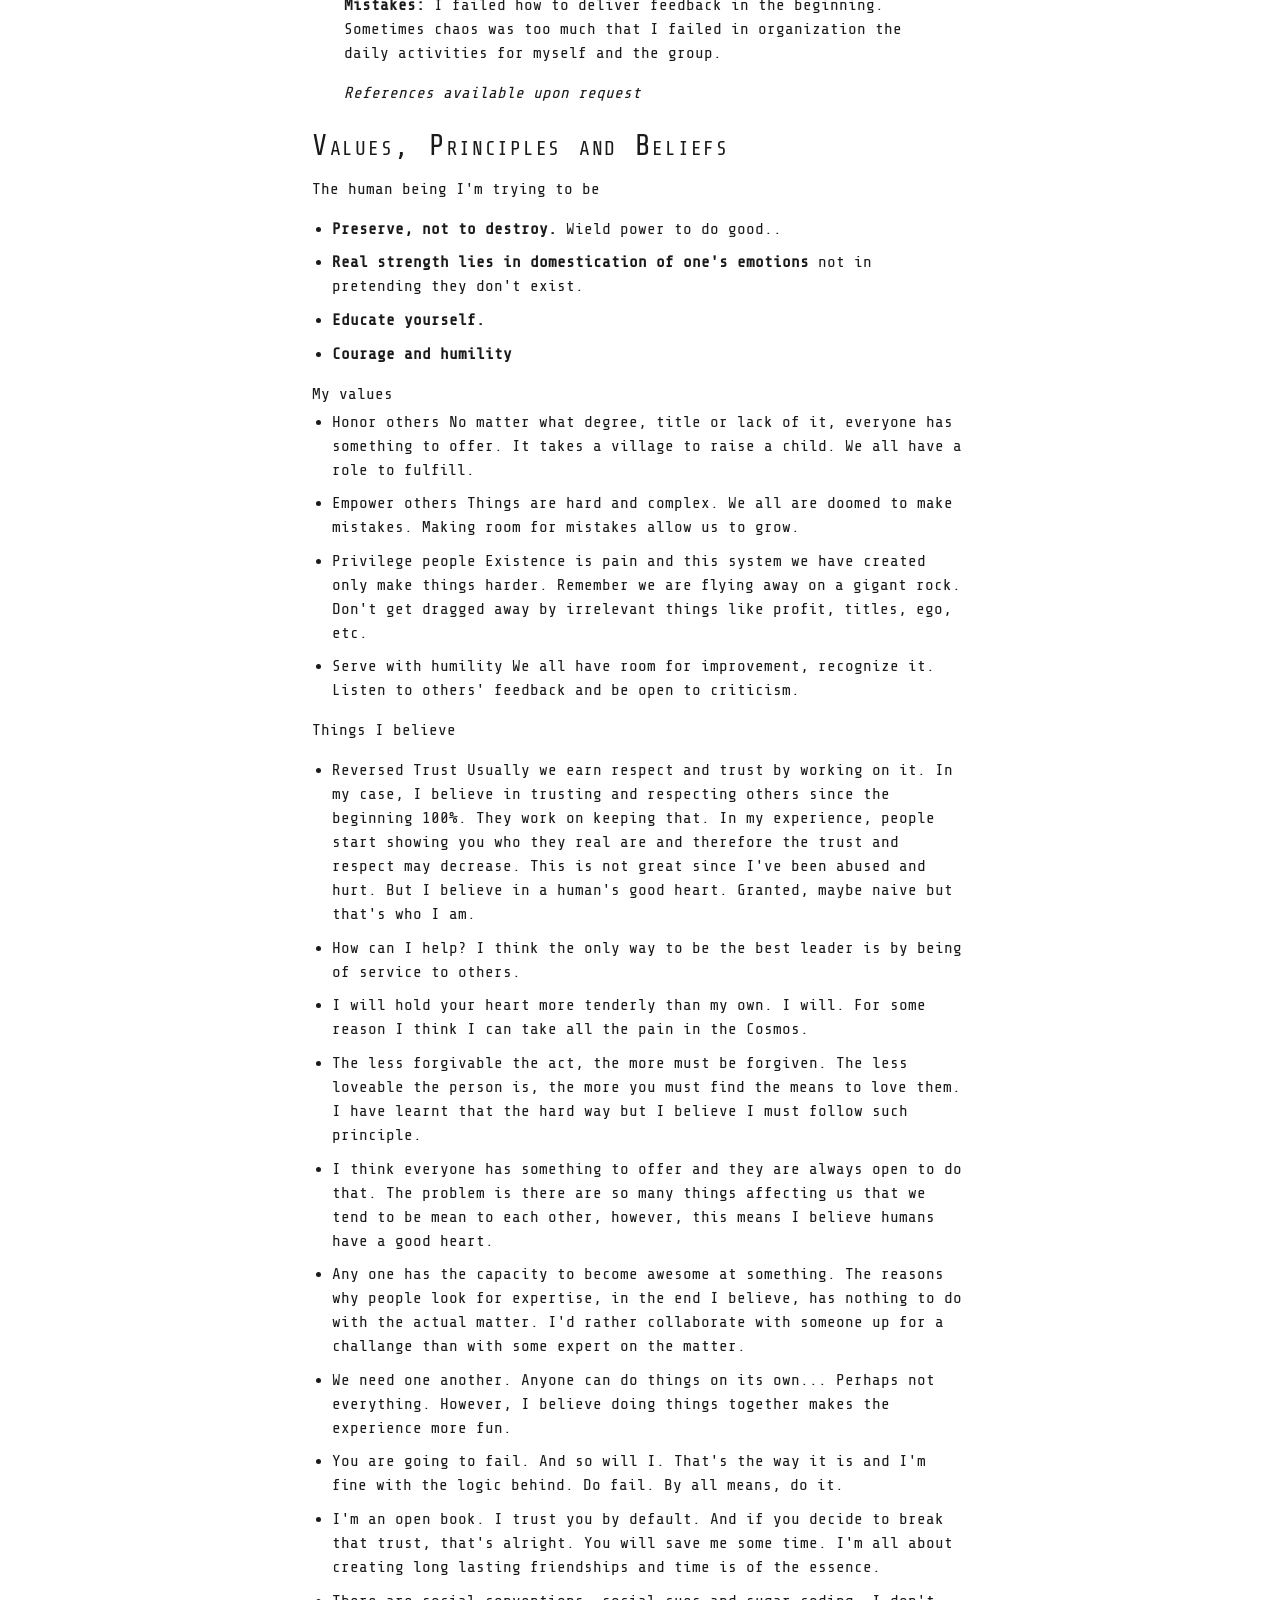
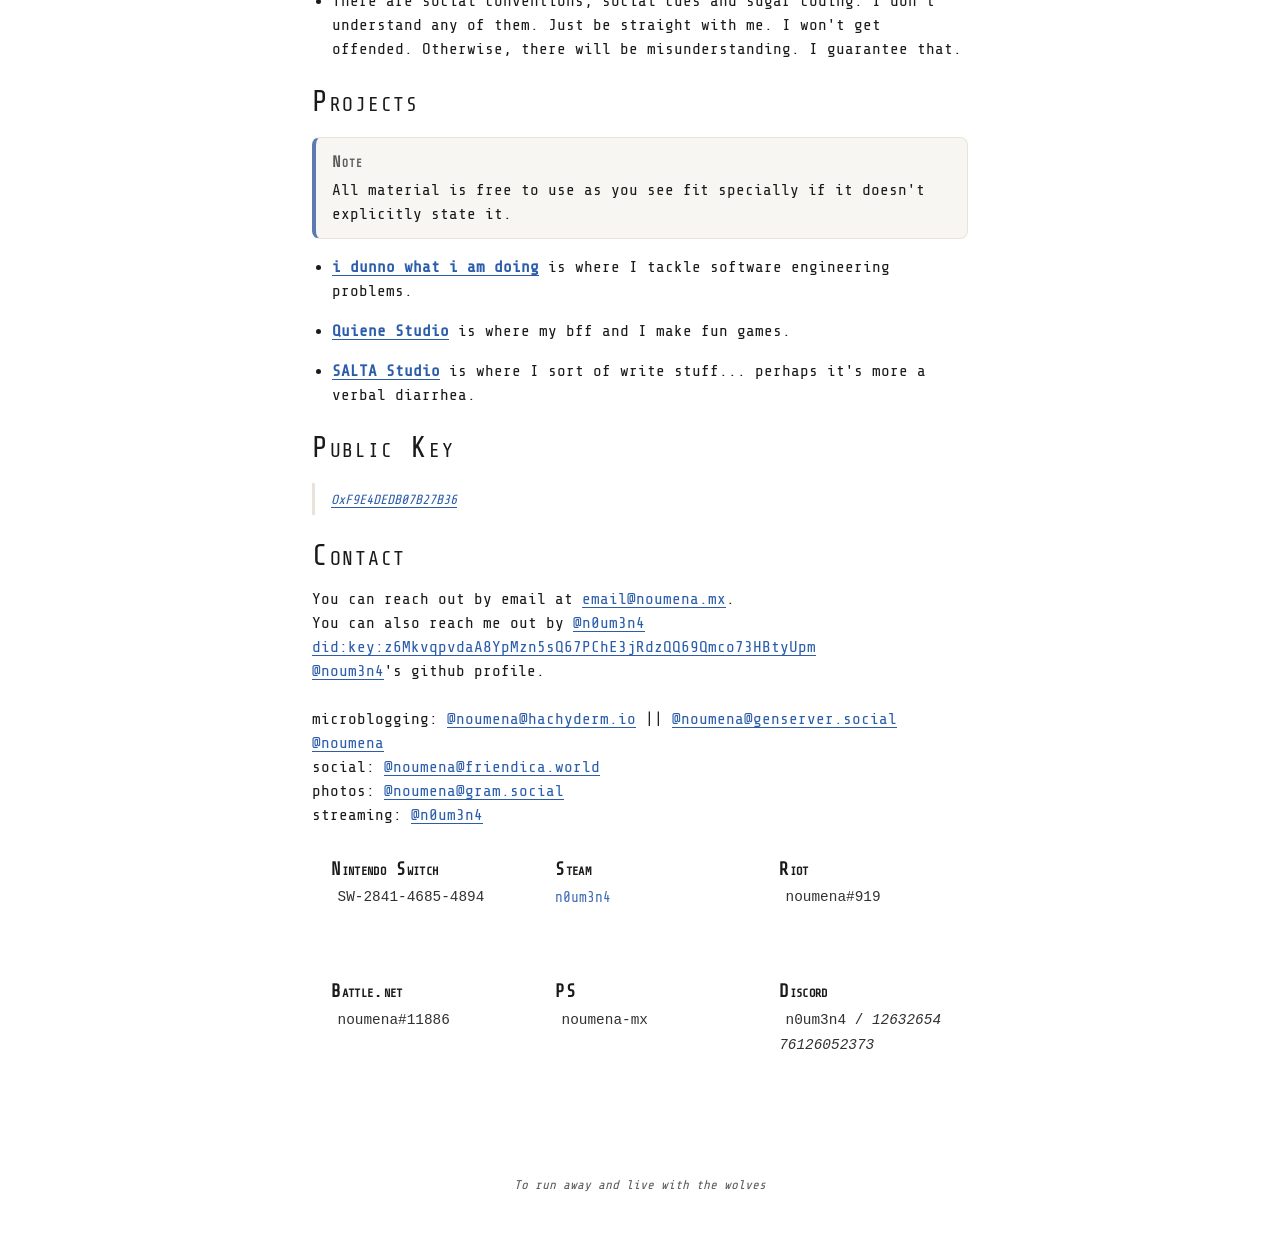
==== commit 46ba36ce: "update website." ====
--- a/index.html
+++ b/index.html
@@ -13,14 +13,12 @@
   </script>
   <meta charset="utf-8" />
   <meta name="viewport" content="width=device-width, initial-scale=1" />
-  <meta name="color-scheme" content="light dark" />
+  <meta name="color-scheme" content="light" />
   <title>noumena ashitaka hundimägi mei | homepage</title>
 
-  <link rel="preconnect" href="https://fonts.googleapis.com">
-  <link rel="preconnect" href="https://fonts.gstatic.com" crossorigin>
-  <link href="https://fonts.googleapis.com/css2?family=EB+Garamond:ital,wght@0,400;0,500;0,700;1,400;1,500;1,700&family=Source+Sans+3:wght@400;600&family=JetBrains+Mono:wght@400;600&display=swap" rel="stylesheet">
-
   <style>
+    @import url("https://fonts.googleapis.com/css2?family=Share+Tech+Mono&display=swap");
+
     :root {
       --bg: #f7f5f2;           /* paper-like background */
       --paper: #fffdfa;        /* page card */
@@ -29,9 +27,9 @@
       --line: #e9e3d9;         /* rules */
       --accent: #2b5dab;       /* link color, tasteful blue */
 
-      --base-size: 18px;       /* comfortable reading size */
-      --leading: 1.6;          /* line-height */
-      --measure: 66ch;         /* ideal line length */
+      --base-size: 16px;       /* comfortable reading size */
+      --leading: 1.5;          /* line-height */
+      --measure: 80ch;         /* ideal line length */
       --vr: 0.5rem;            /* vertical rhythm unit */
       --radius: 16px;          /* card rounding */
       --shadow: 0 8px 30px rgba(0,0,0,.08);
@@ -39,22 +37,12 @@
       --ink: #1a1a1a;
     }
 
-    @media (prefers-color-scheme: dark) {
-      :root {
-        --bg: #0f1115;
-        --paper: #111318;
-        --ink: #e7e5df;
-        --muted: #a8a29e;
-        --line: #1f2430;
-        --accent: #7aa2ff;
-        --shadow: 0 10px 30px rgba(0,0,0,.35);
-      }
-    }
+
 
     html { font-size: 100%; }
     body {
       margin: 0;
-      font-family: "EB Garamond", ui-serif, Georgia, serif;
+      font-family: "Share Tech Mono", monospace;
       font-size: var(--base-size);
       line-height: var(--leading);
       color: var(--ink);
@@ -70,7 +58,7 @@
 
     /* Page wrapper mimics a centered LaTeX layout */
     .wrapper {
-      max-width: calc(var(--measure) + 12ch);
+      max-width: var(--measure);
       margin-inline: auto;
       padding: calc(var(--vr) * 4) clamp(1rem, 4vw, 2rem);
     }
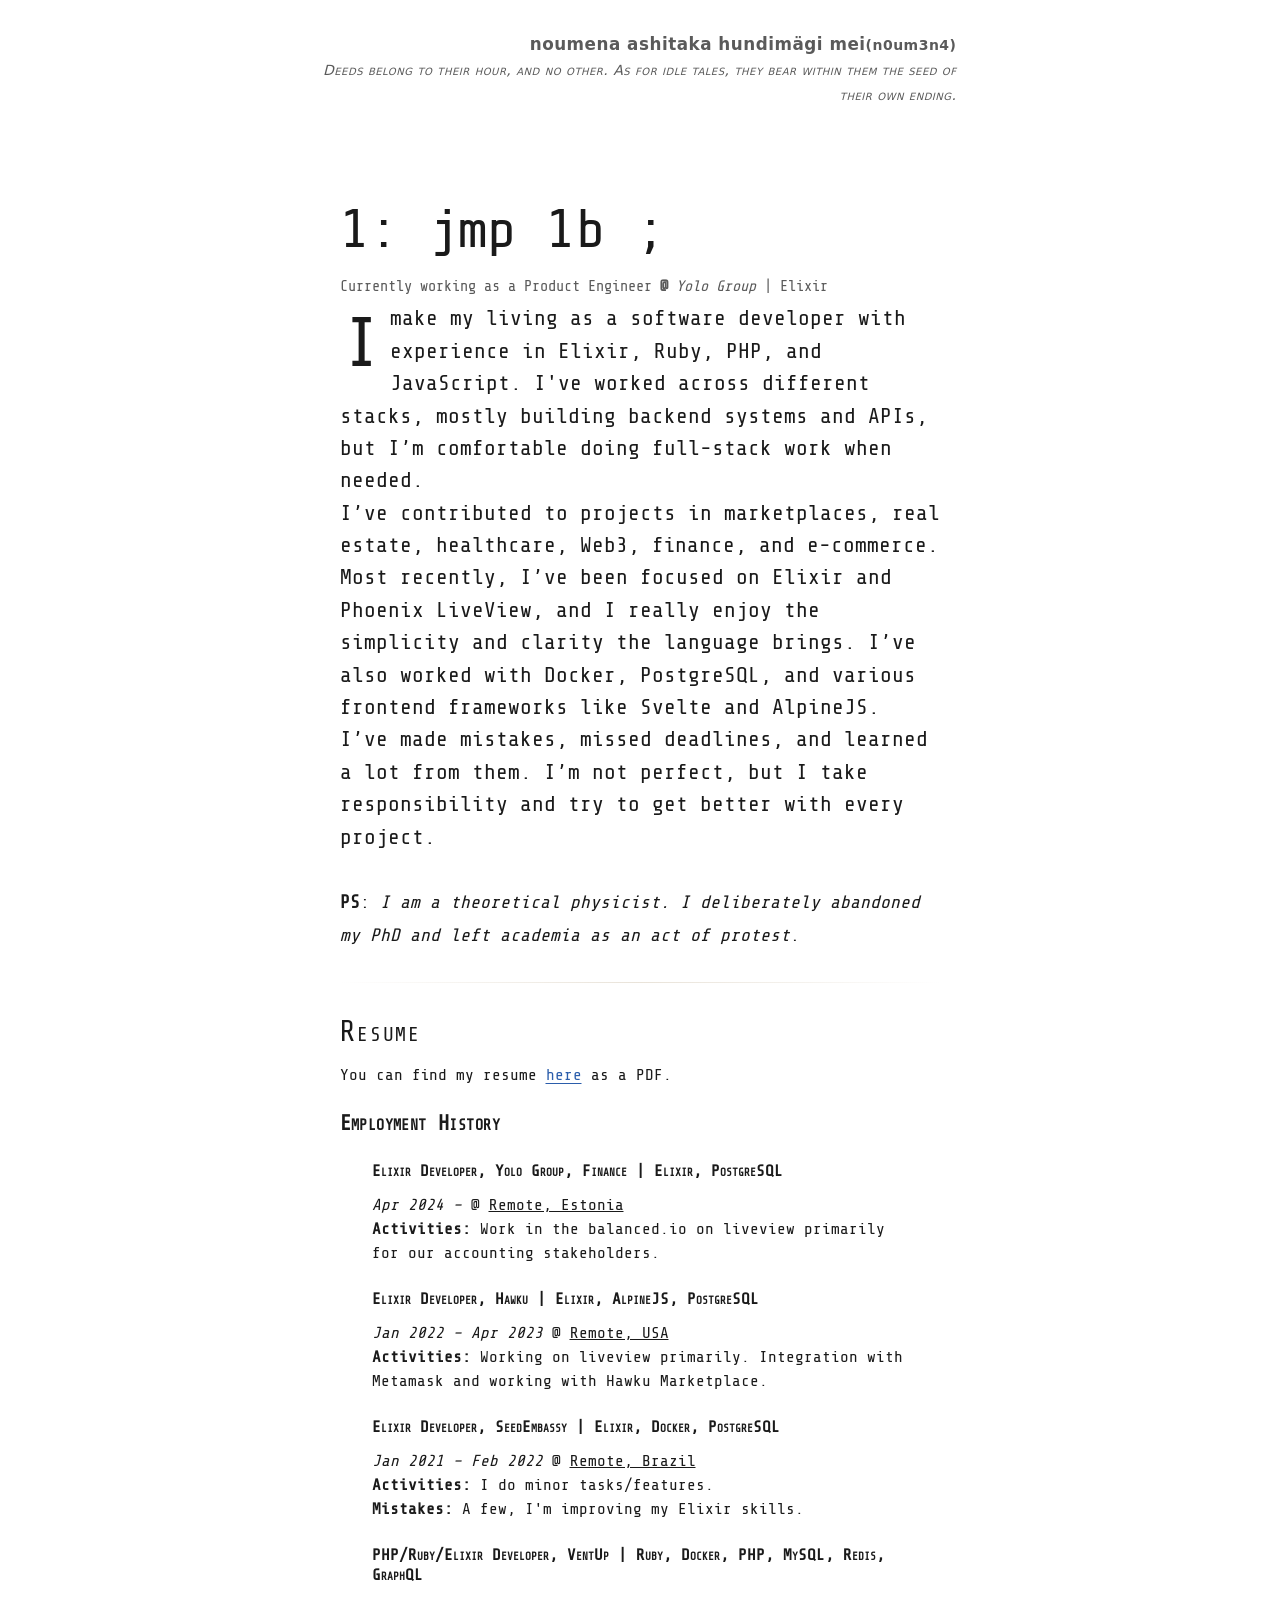
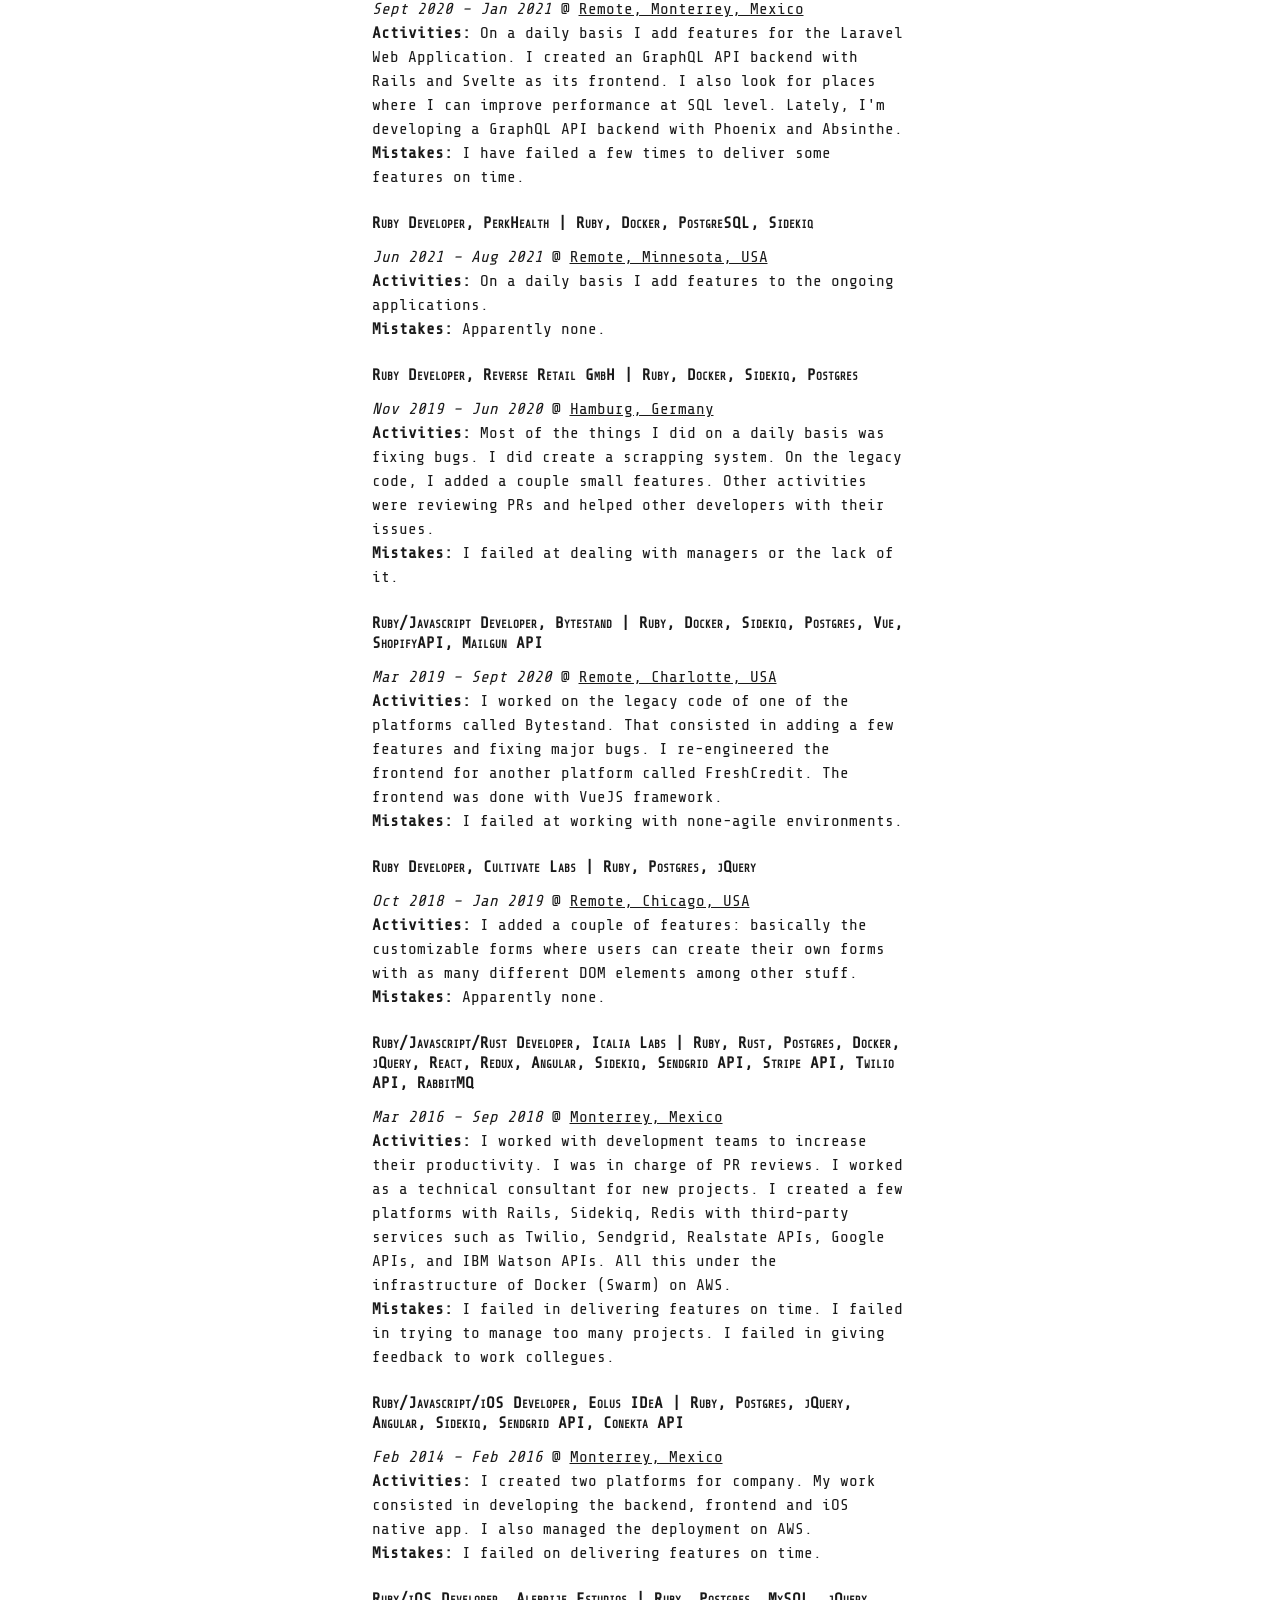
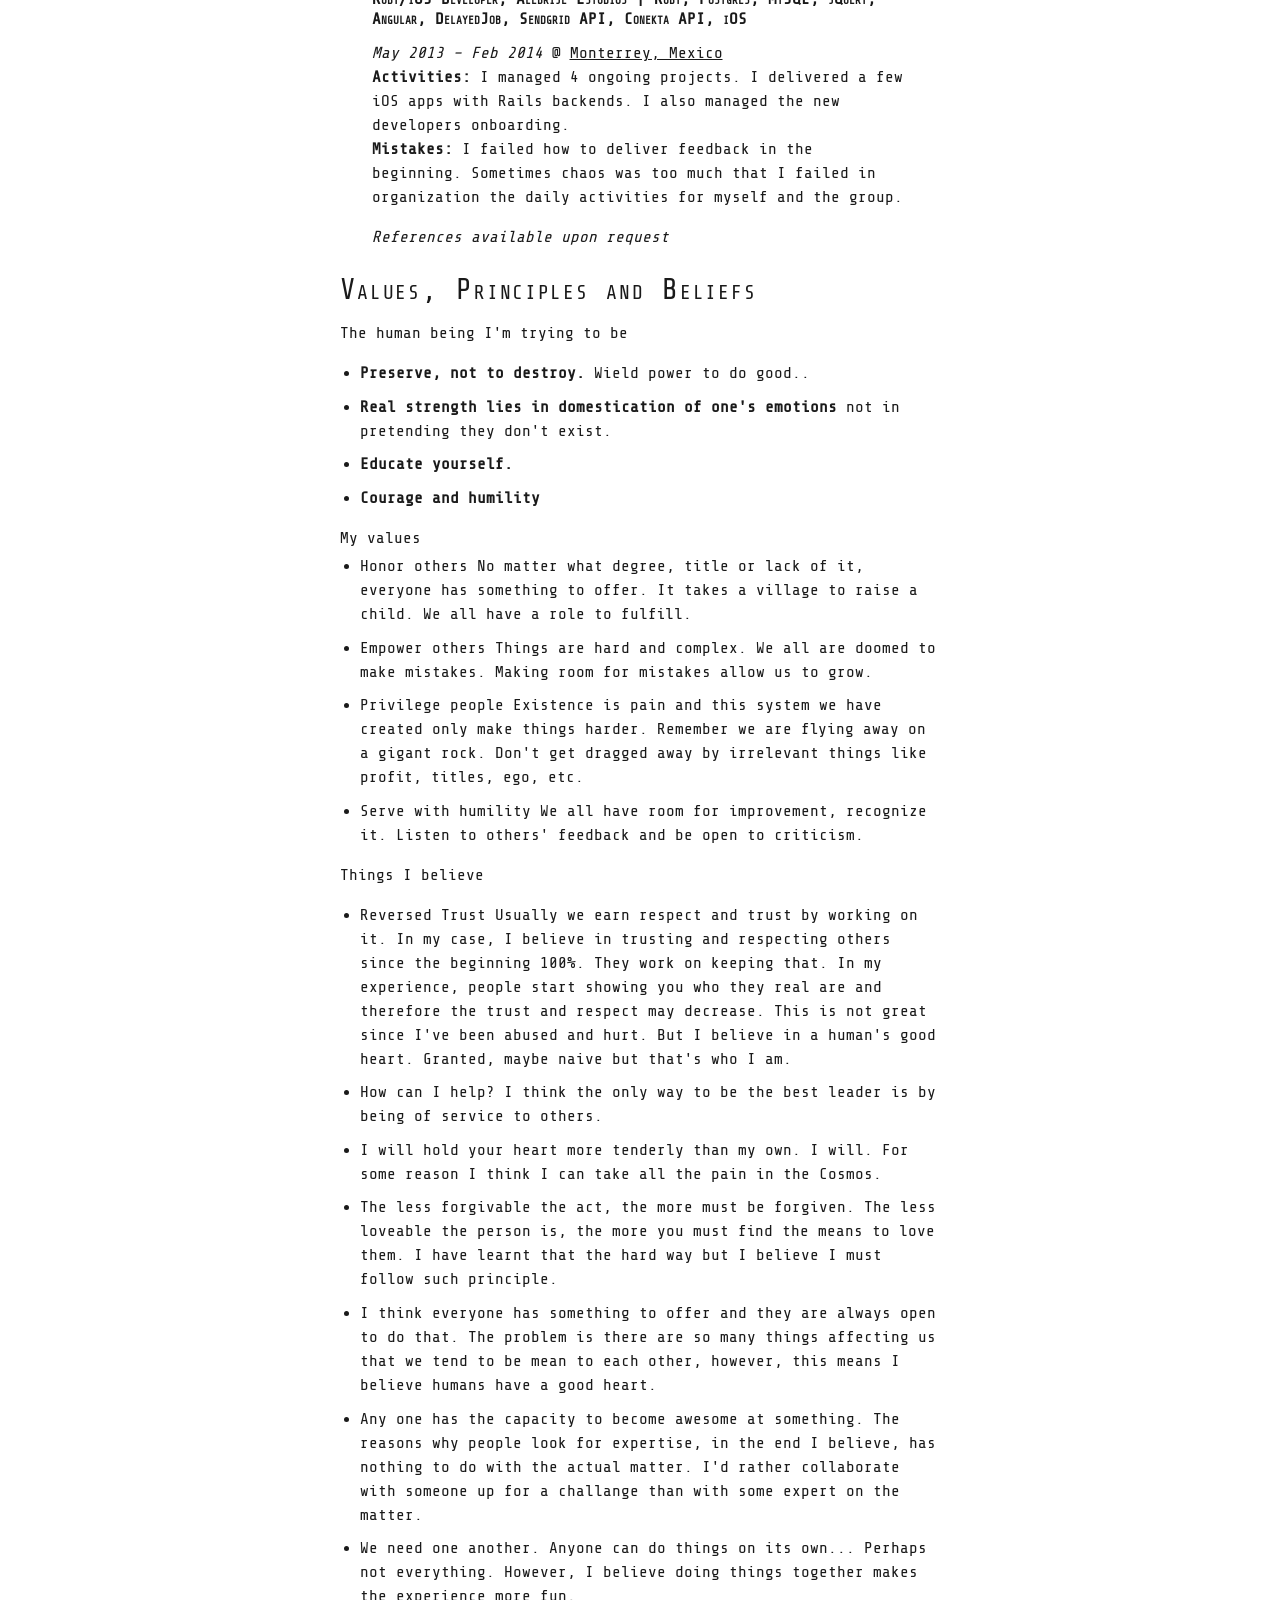
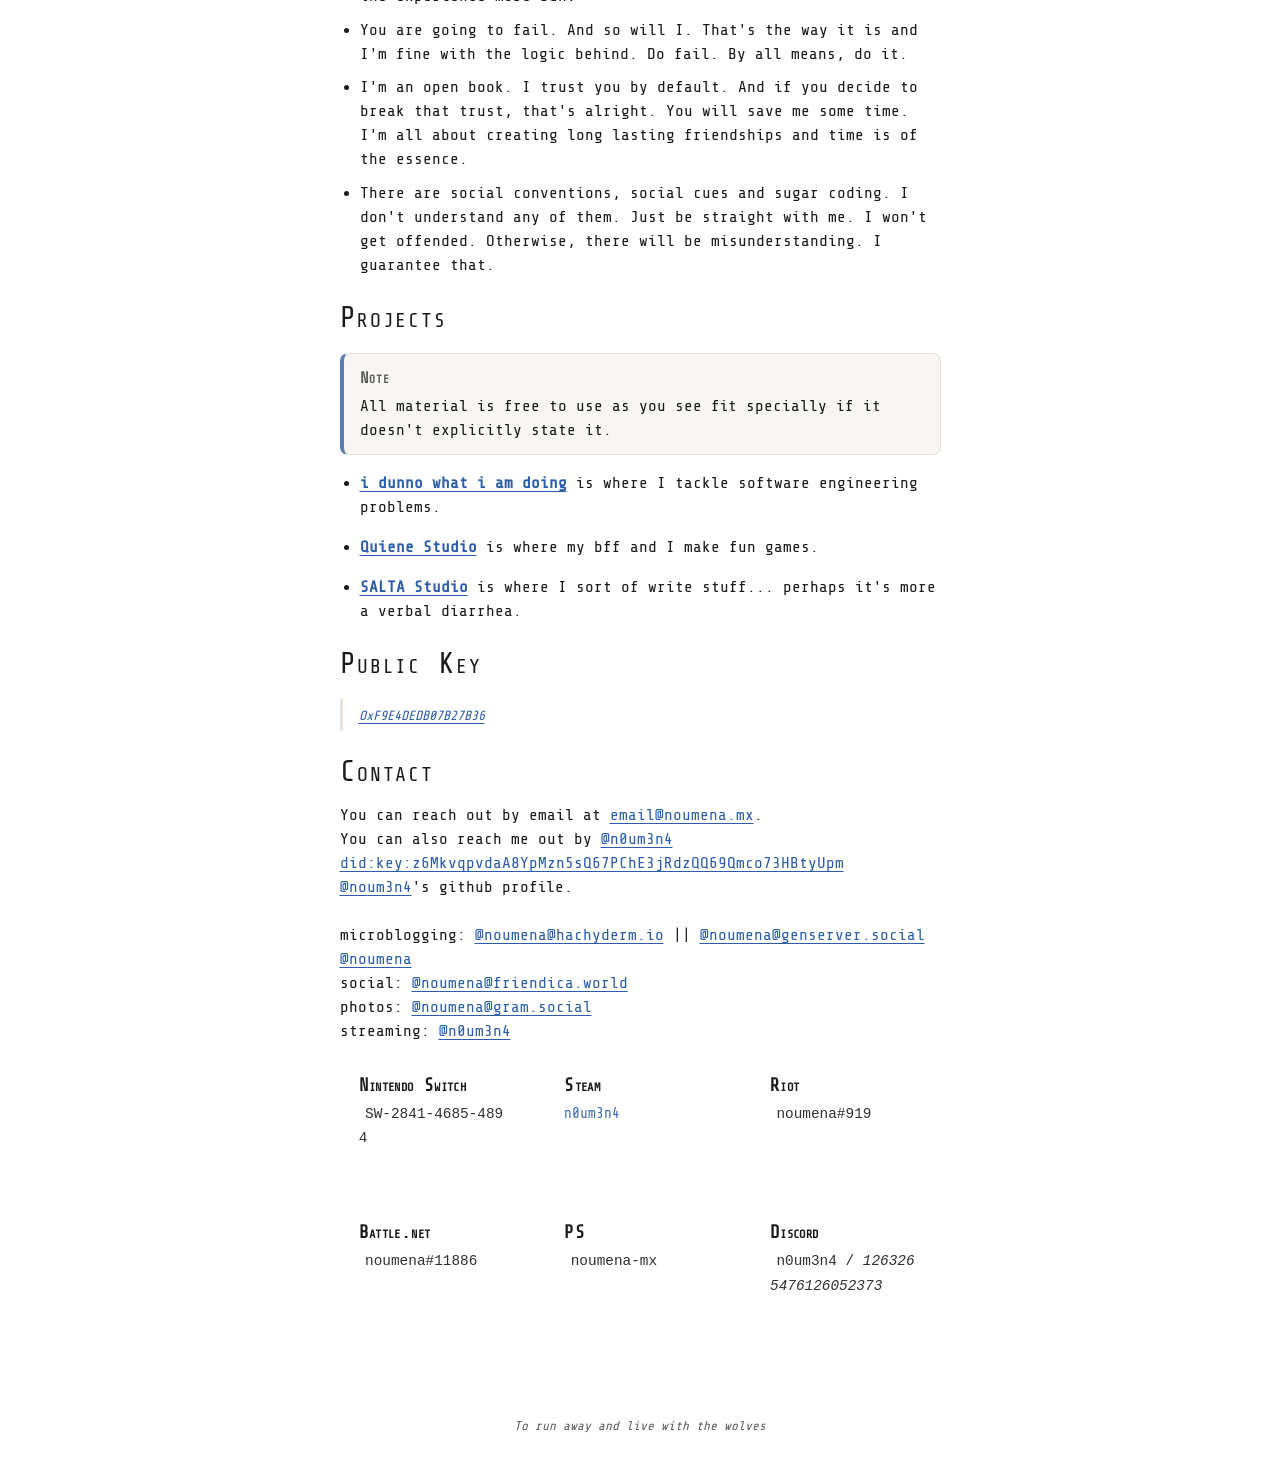
==== commit ffca35a1: "update website." ====
--- a/index.html
+++ b/index.html
@@ -41,7 +41,8 @@
 
     html { font-size: 100%; }
     body {
-      margin: 0;
+      margin: 0 auto;
+      max-width: 81ch;
       font-family: "Share Tech Mono", monospace;
       font-size: var(--base-size);
       line-height: var(--leading);
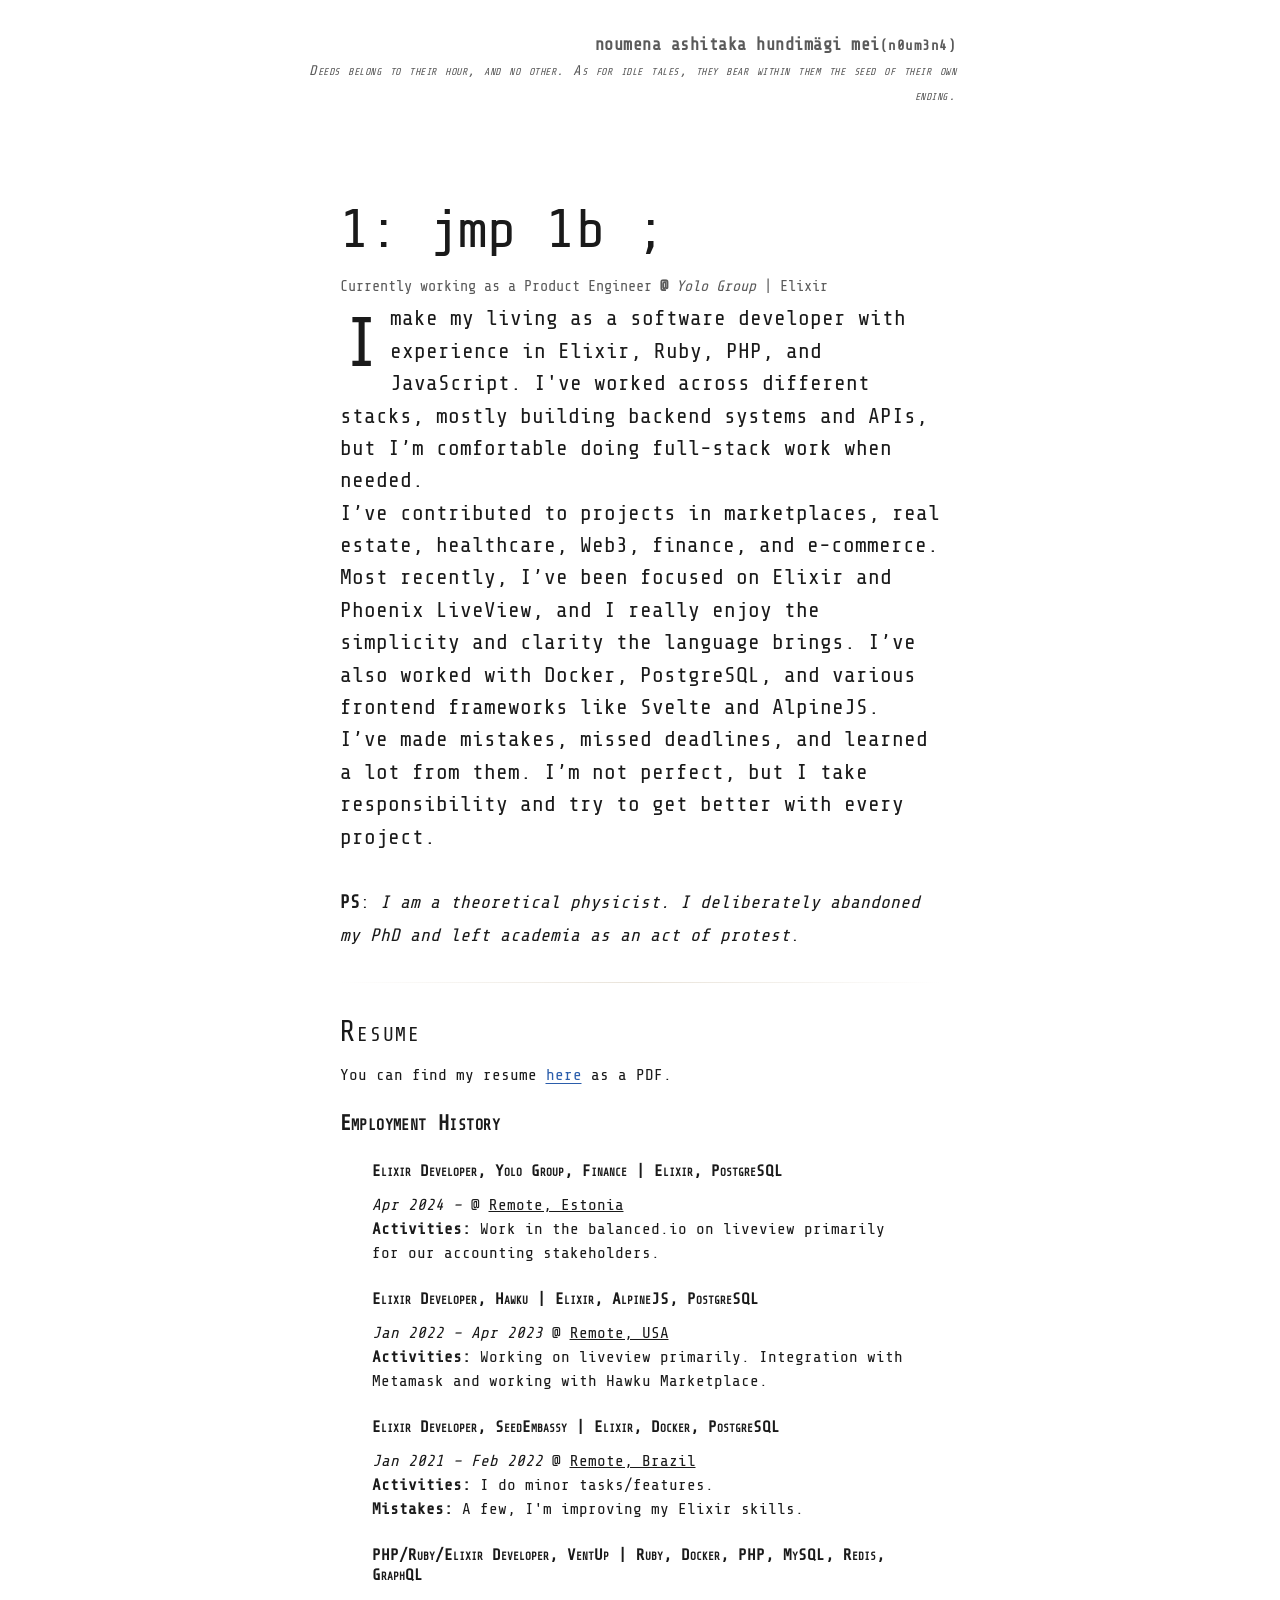
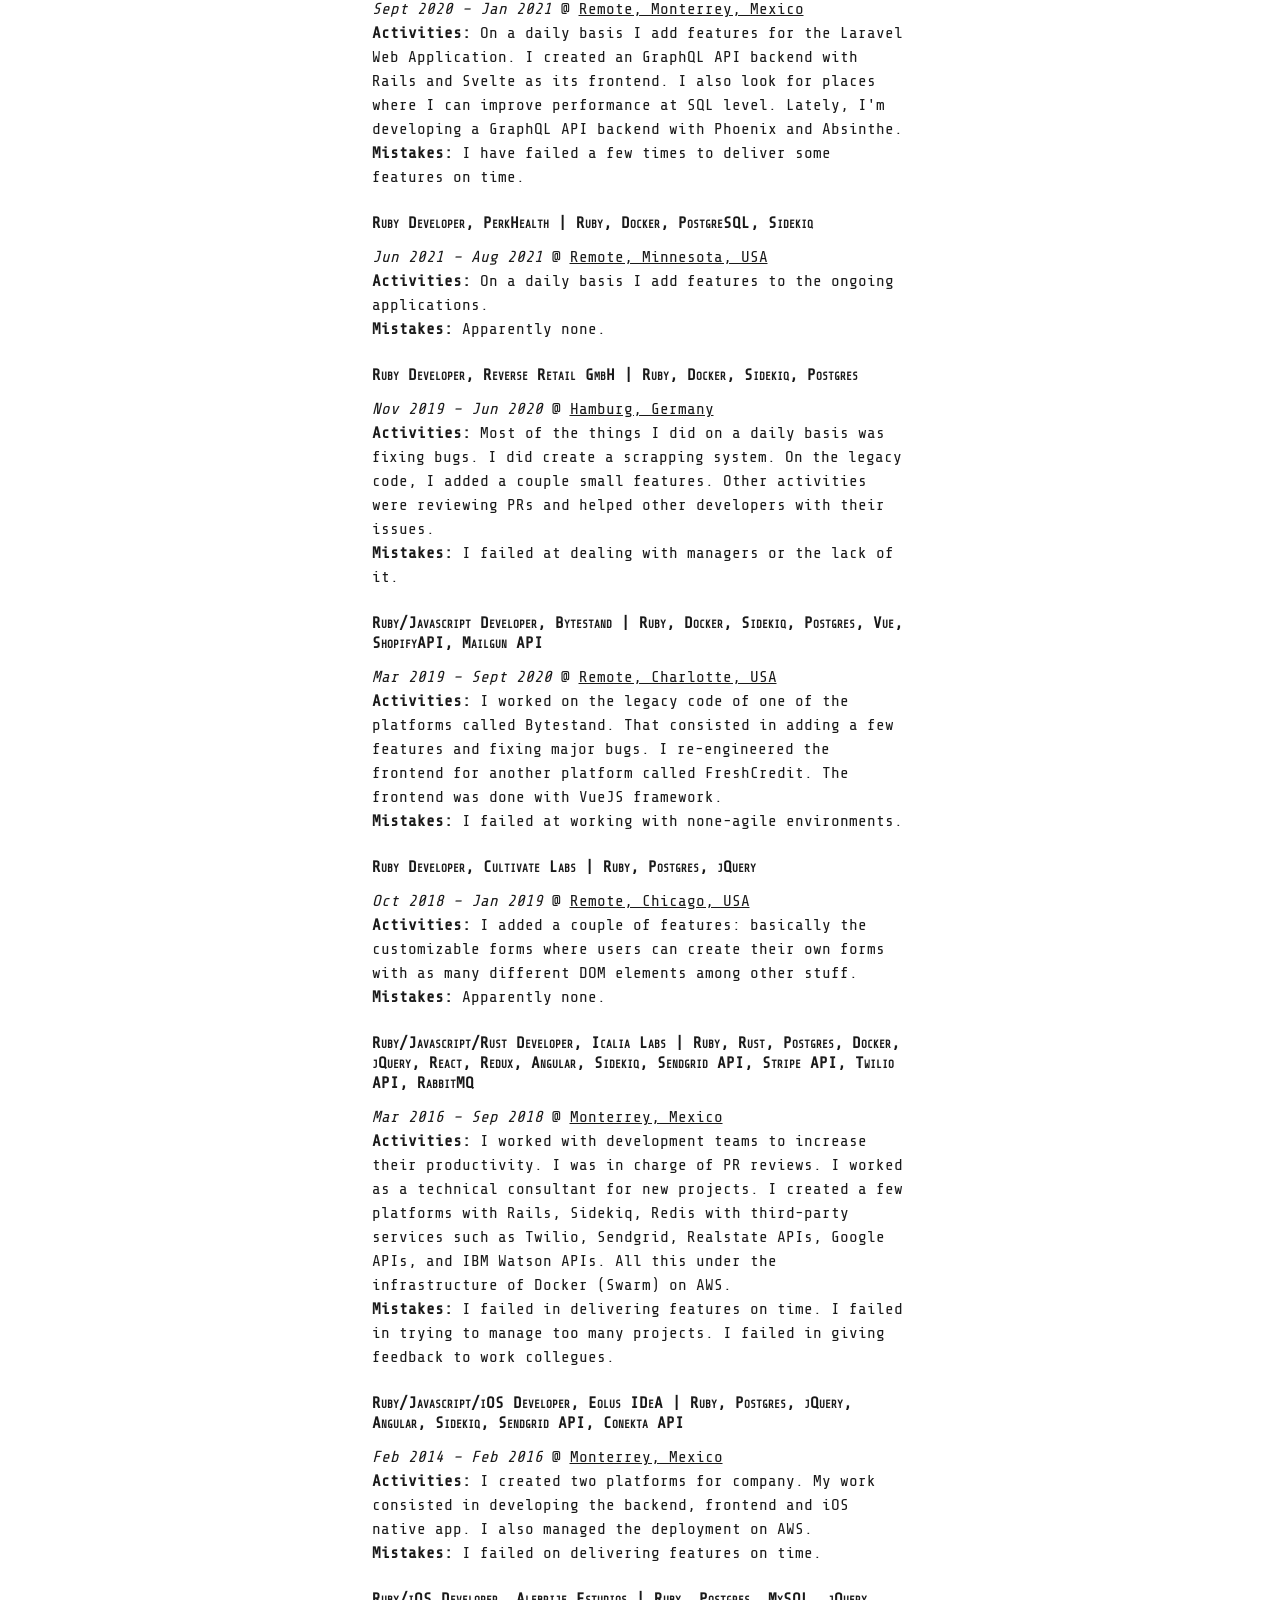
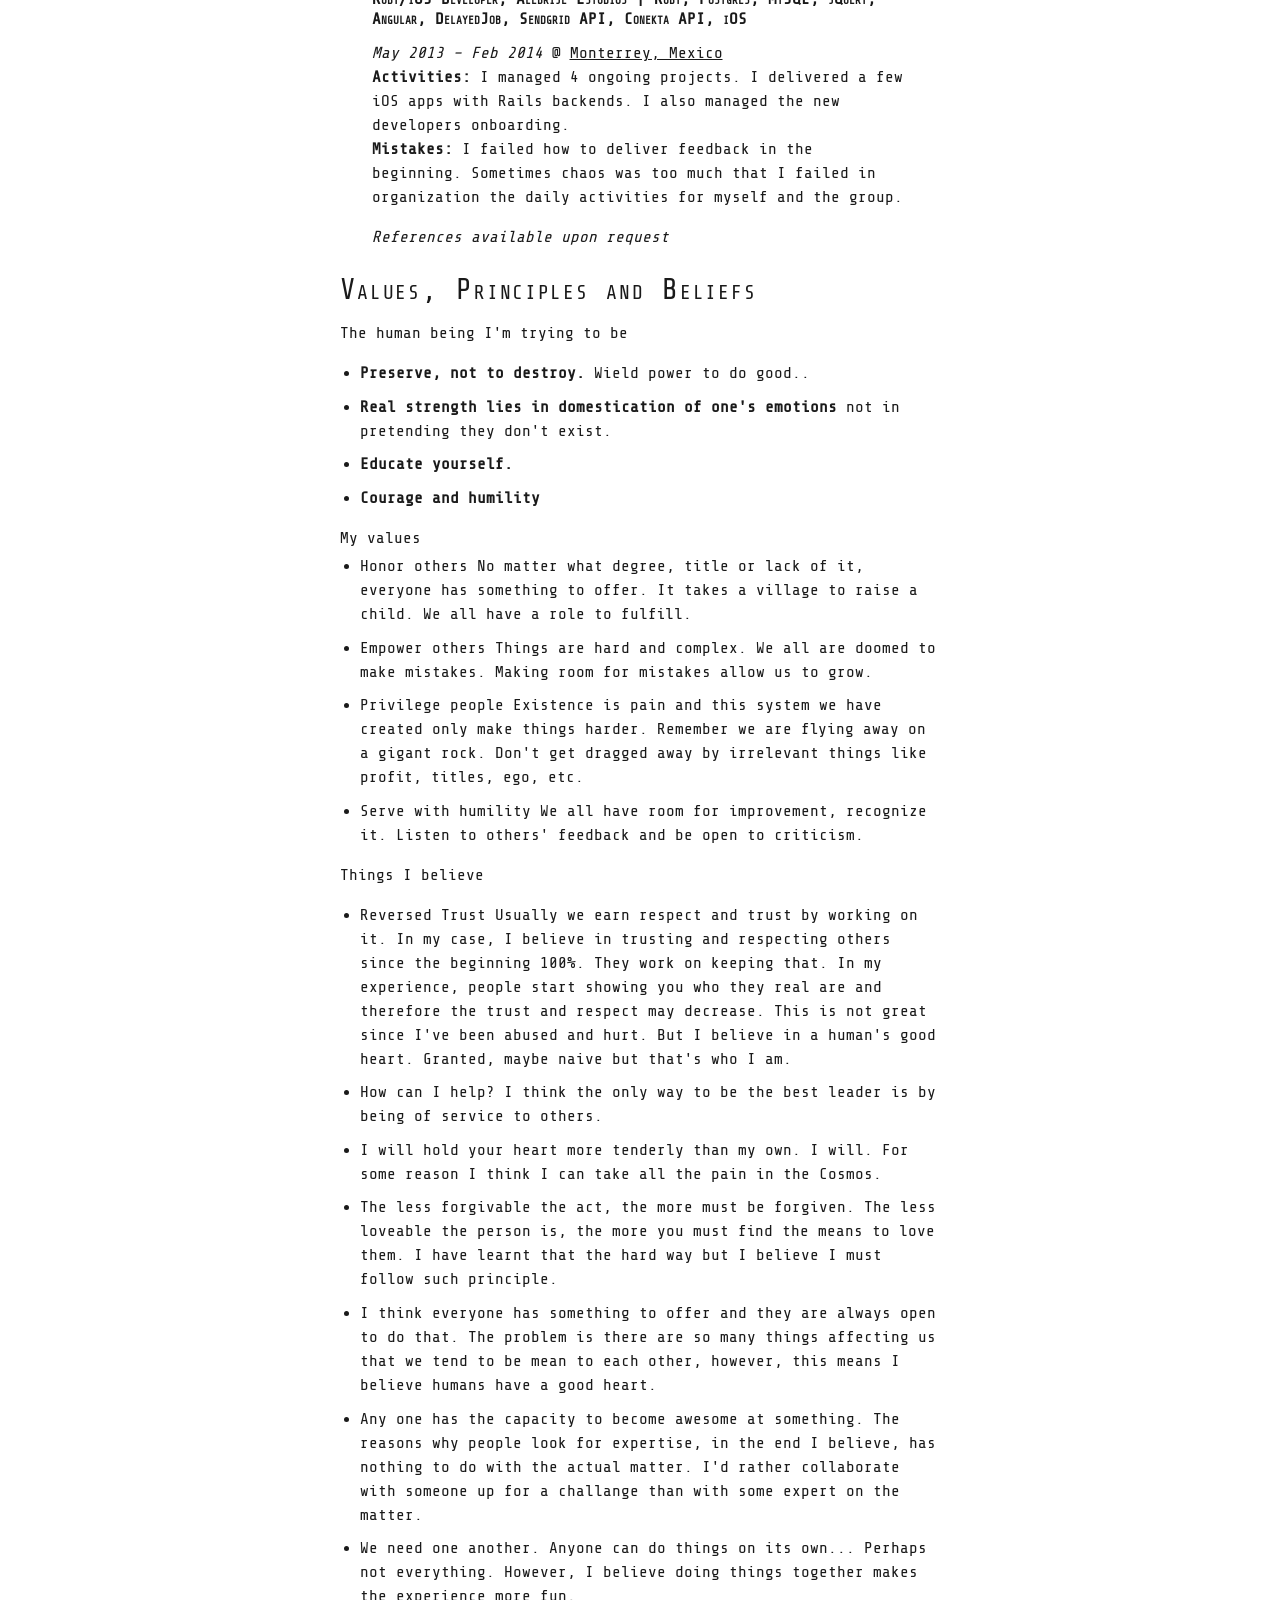
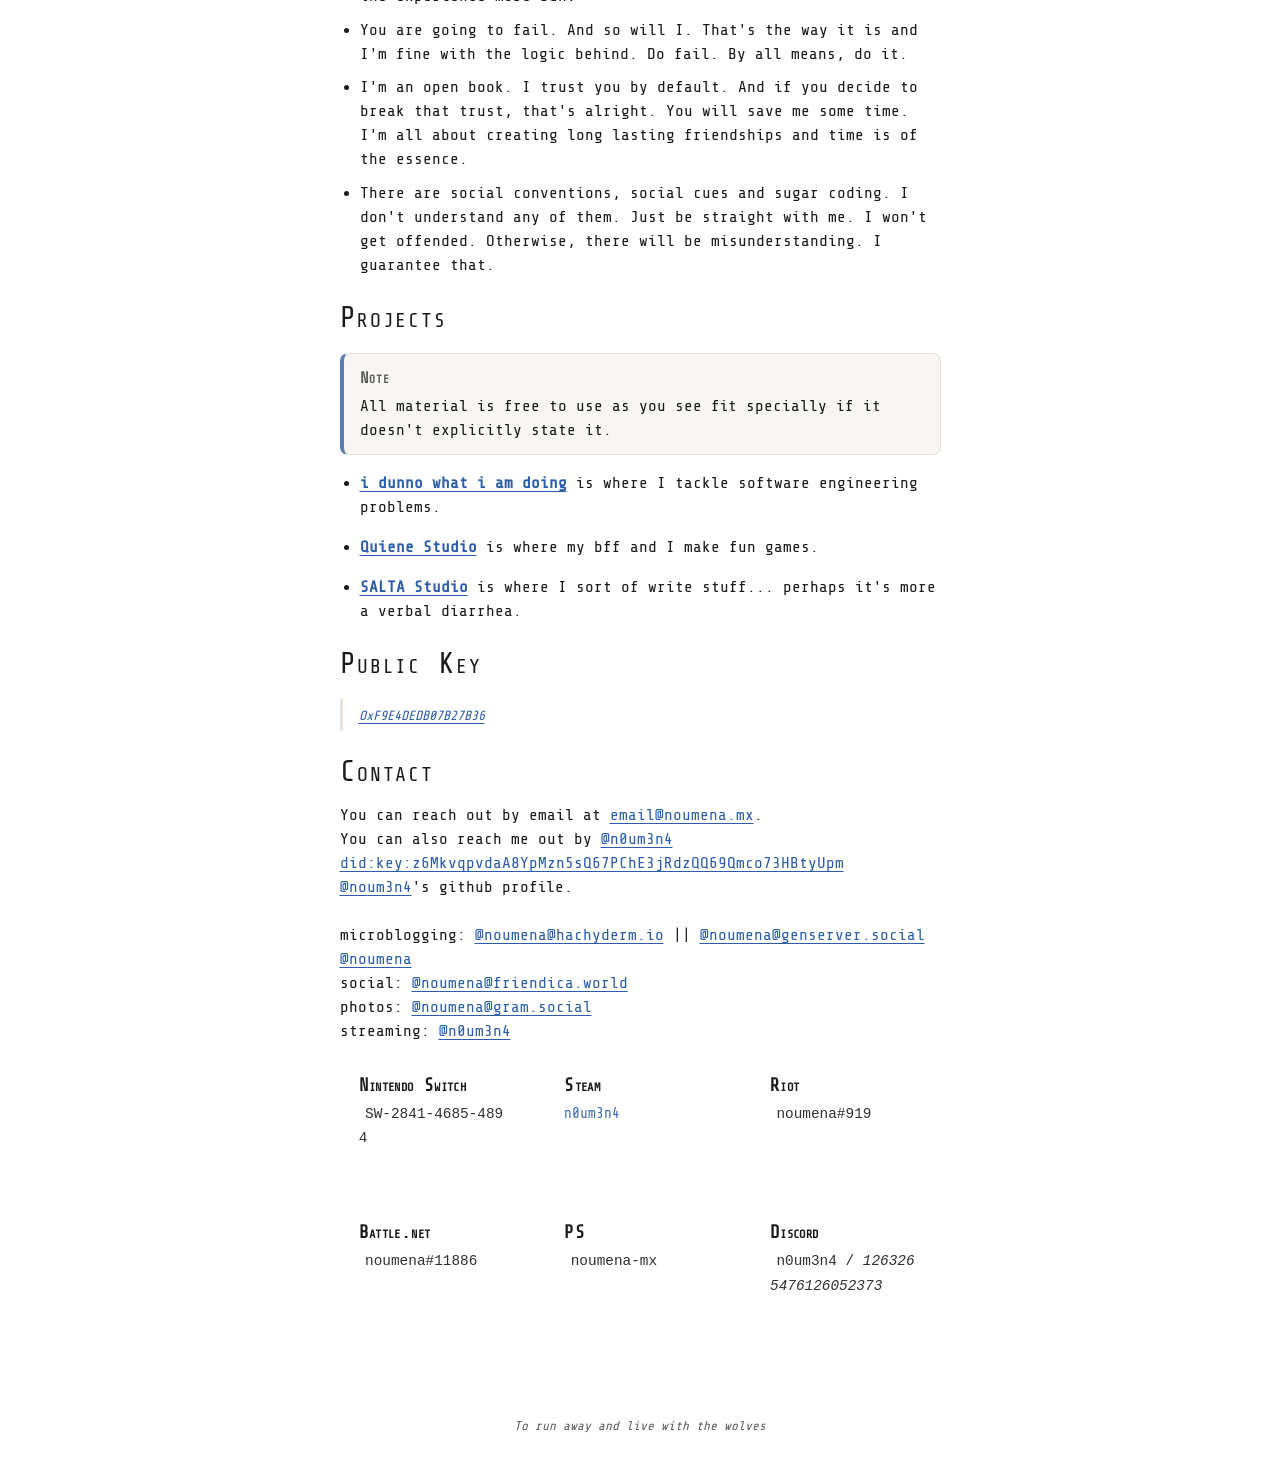
==== commit 4dd10818: "update website." ====
--- a/index.html
+++ b/index.html
@@ -74,7 +74,6 @@
     }
 
     .brand {
-      font-family: "Source Sans 3", system-ui, -apple-system, Segoe UI, Roboto, sans-serif;
       font-weight: 600;
       letter-spacing: 0.03em;
       font-size: clamp(0.9rem, 1.4vw, 1.05rem);
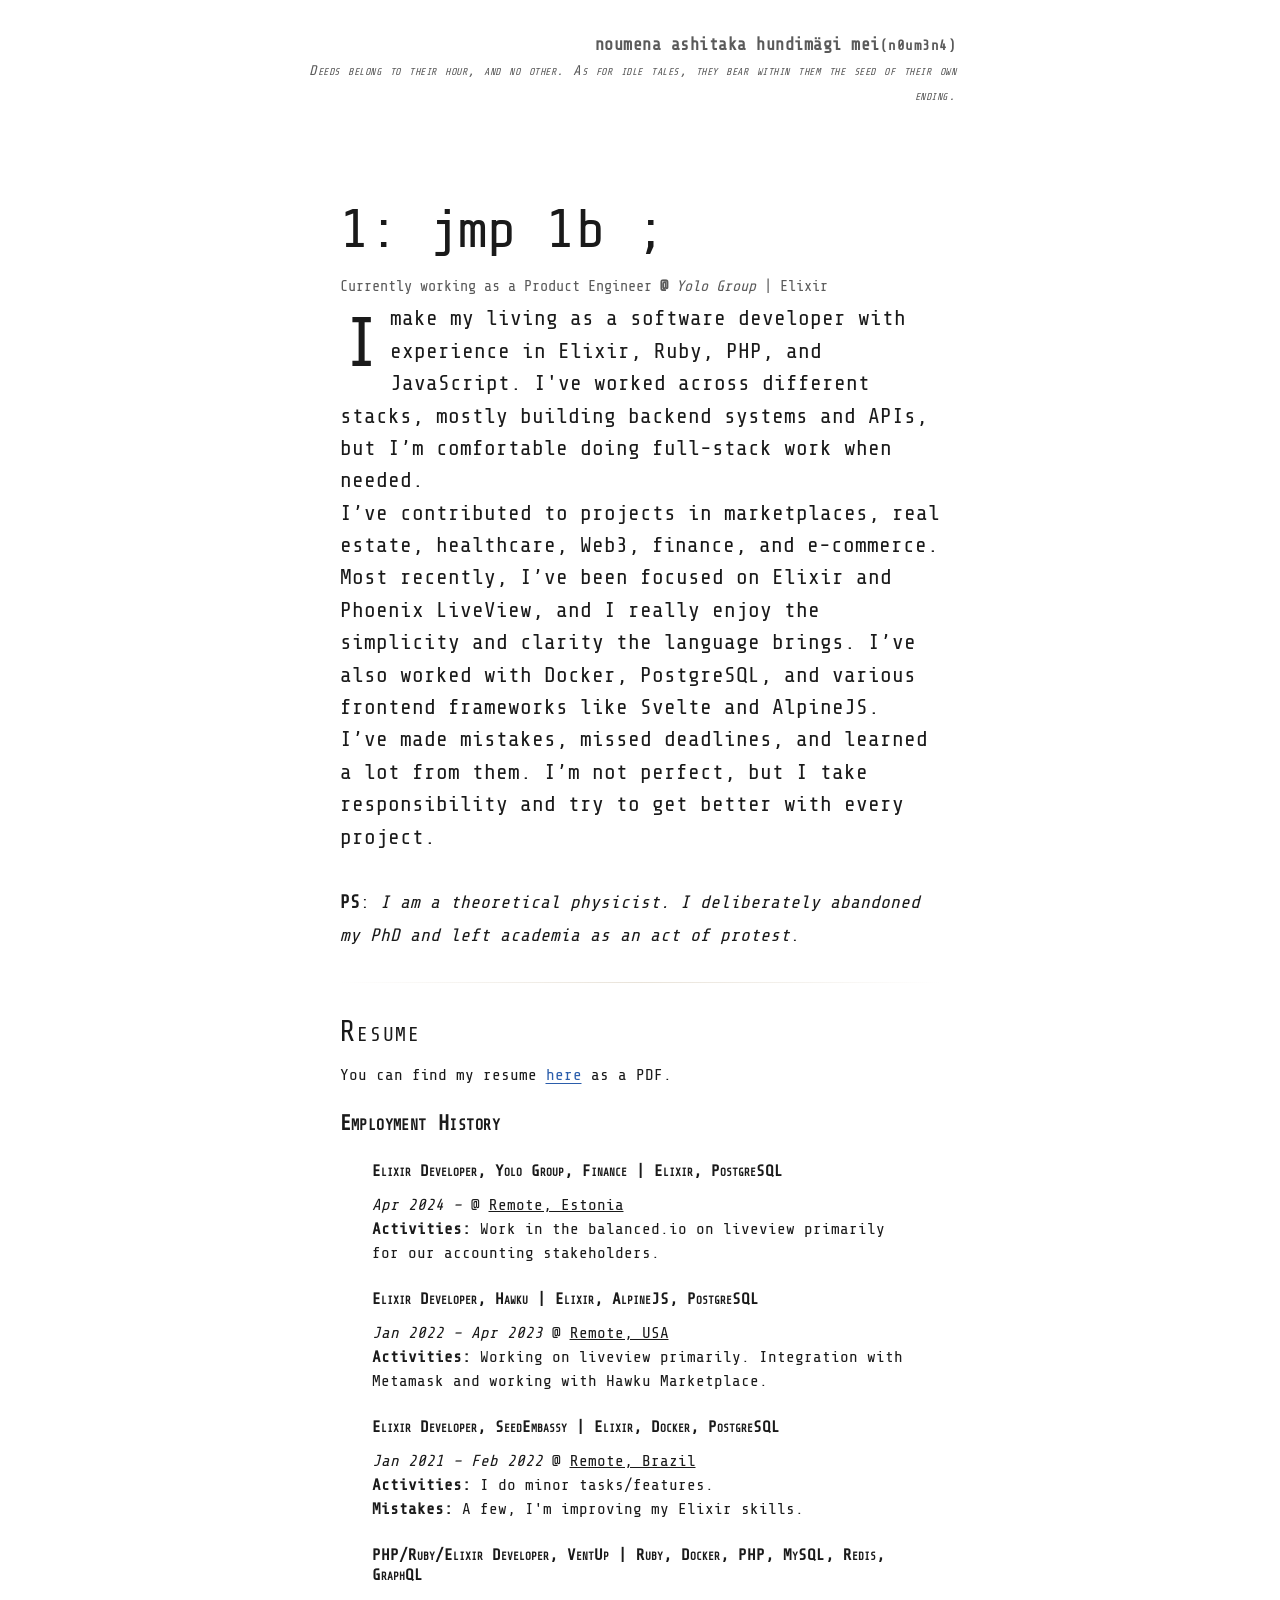
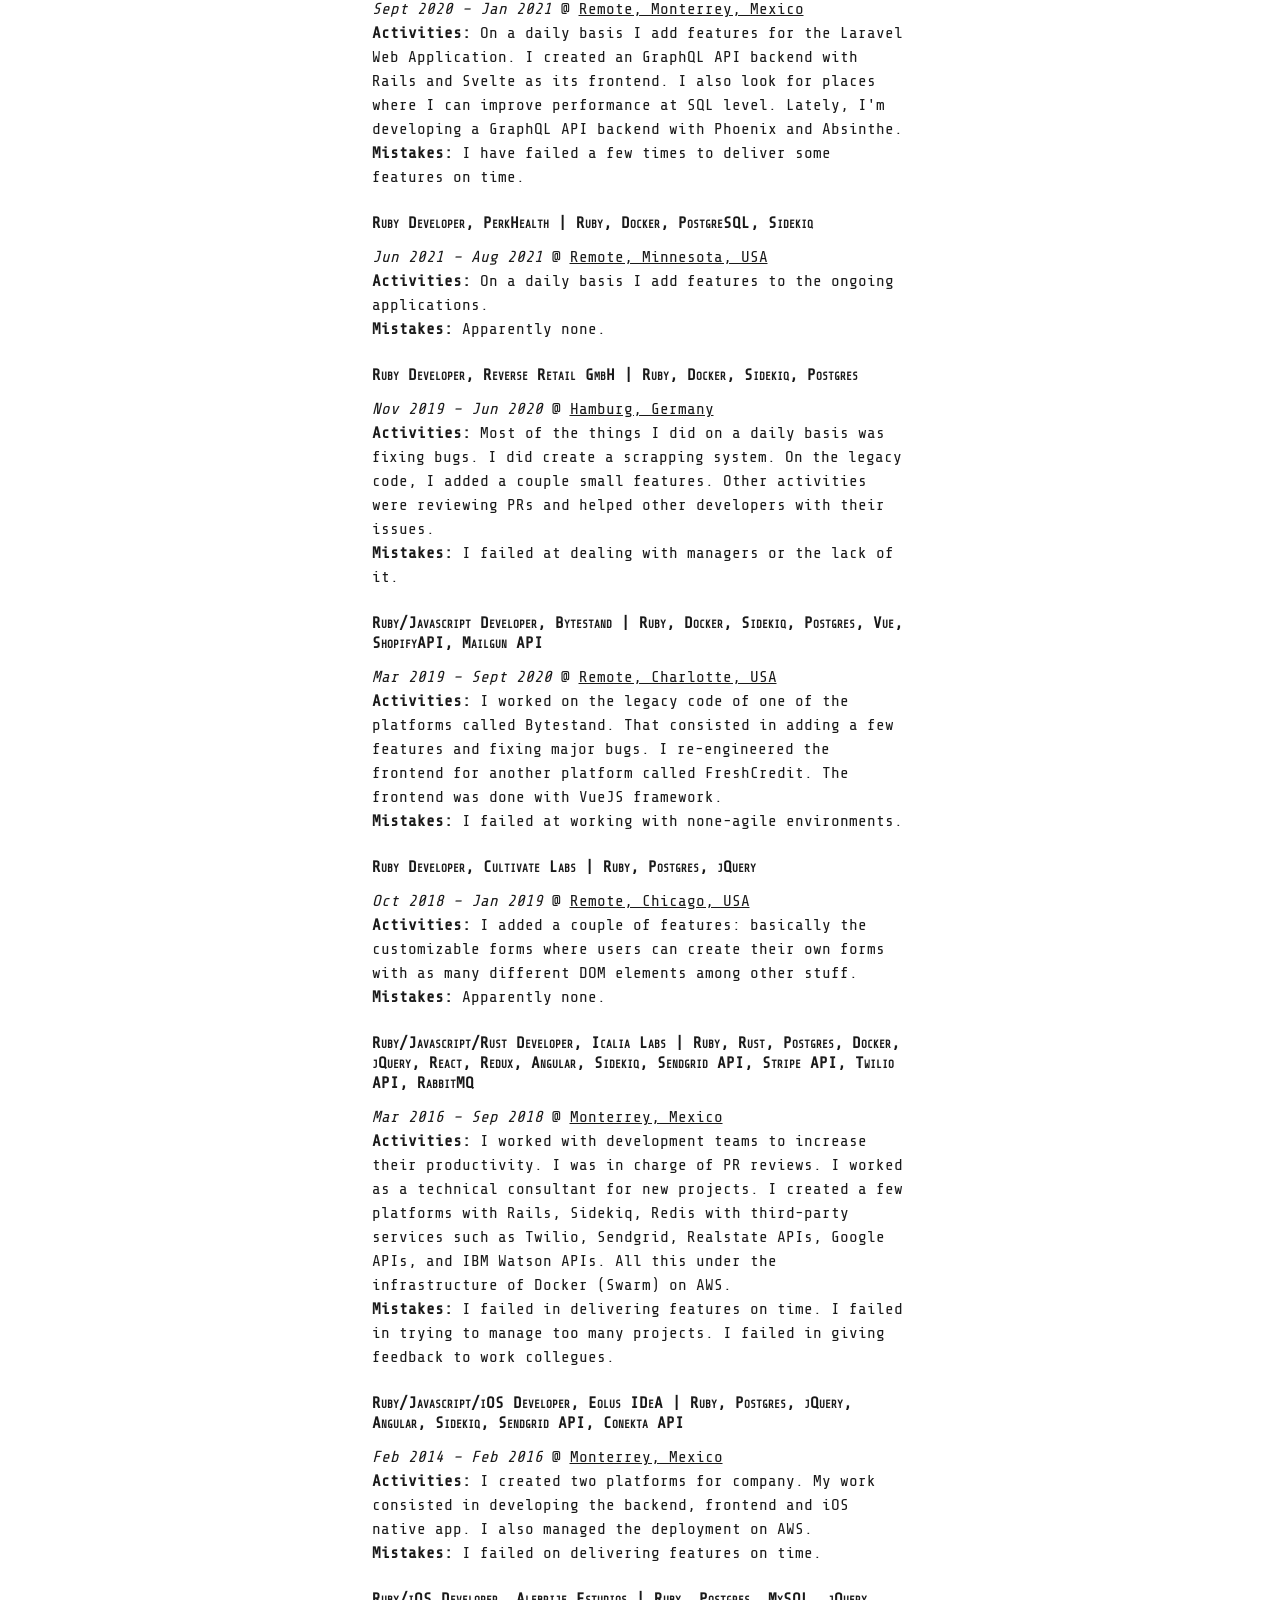
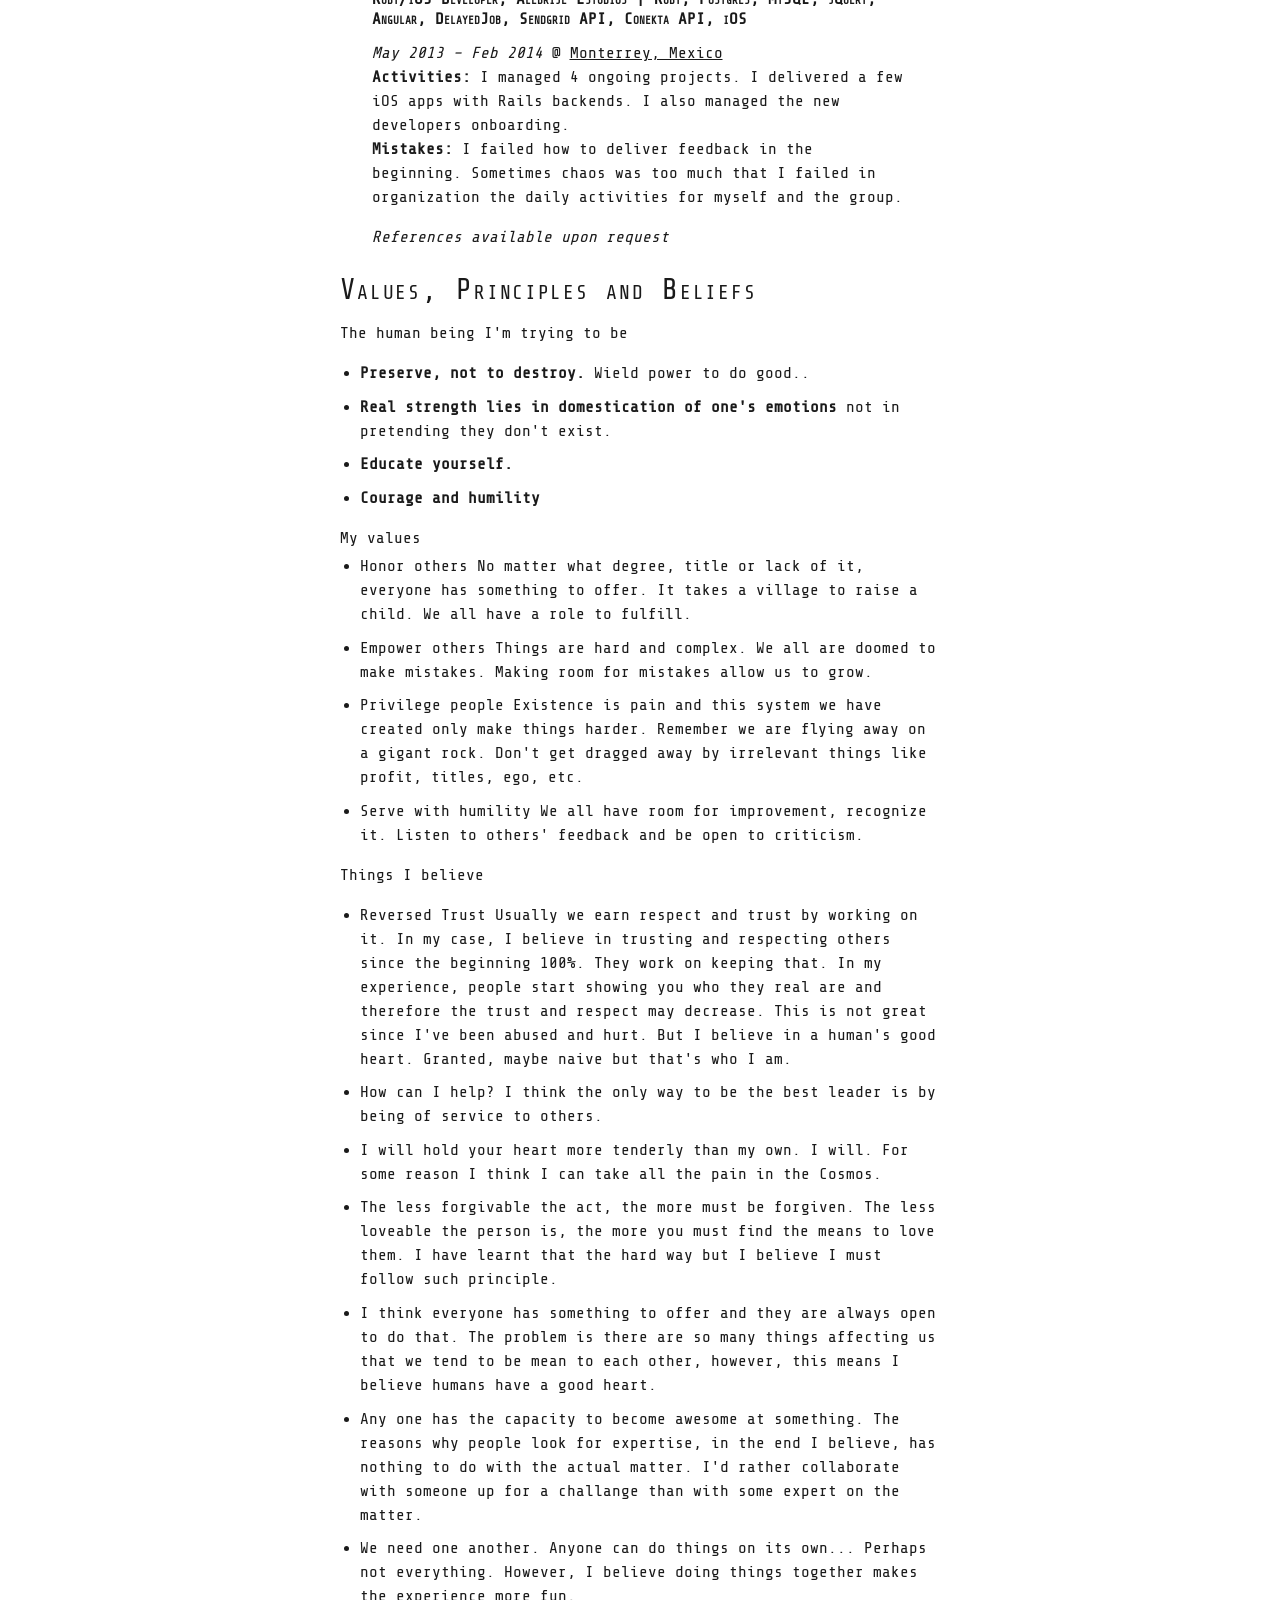
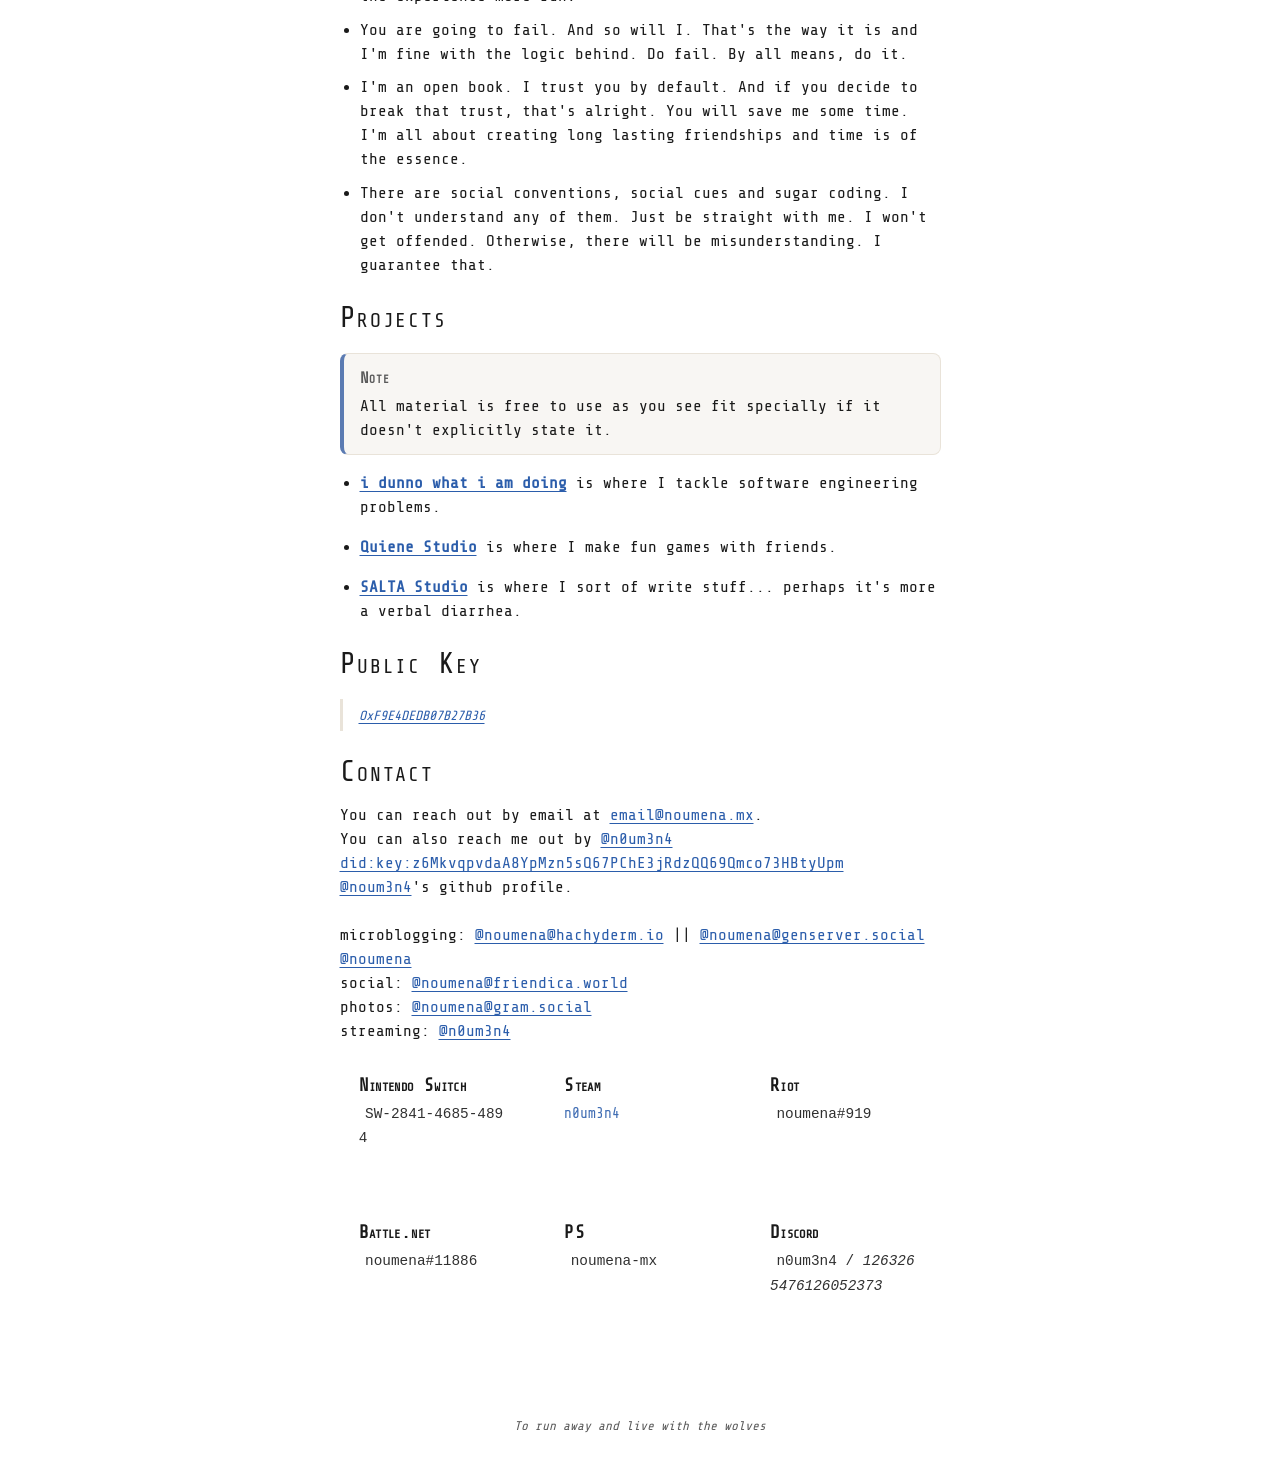
==== commit 50170168: "update website." ====
--- a/index.html
+++ b/index.html
@@ -546,7 +546,7 @@
             <li><strong><a href="https://idunnowhatiamdoing.engineering">i dunno what i am doing</a></strong> is where I tackle software engineering problems.</li>
           </ul>
           <ul>
-            <li><strong><a href="https://quiene.studio">Quiene Studio</a></strong> is where my bff and I make fun games.</li>
+            <li><strong><a href="https://quiene.studio">Quiene Studio</a></strong> is where I make fun games with friends.</li>
           </ul>
           <ul>
             <li><strong><a href="https://salta.studio">SALTA Studio</a></strong> is where I sort of write stuff... perhaps it's more a verbal diarrhea.</li>
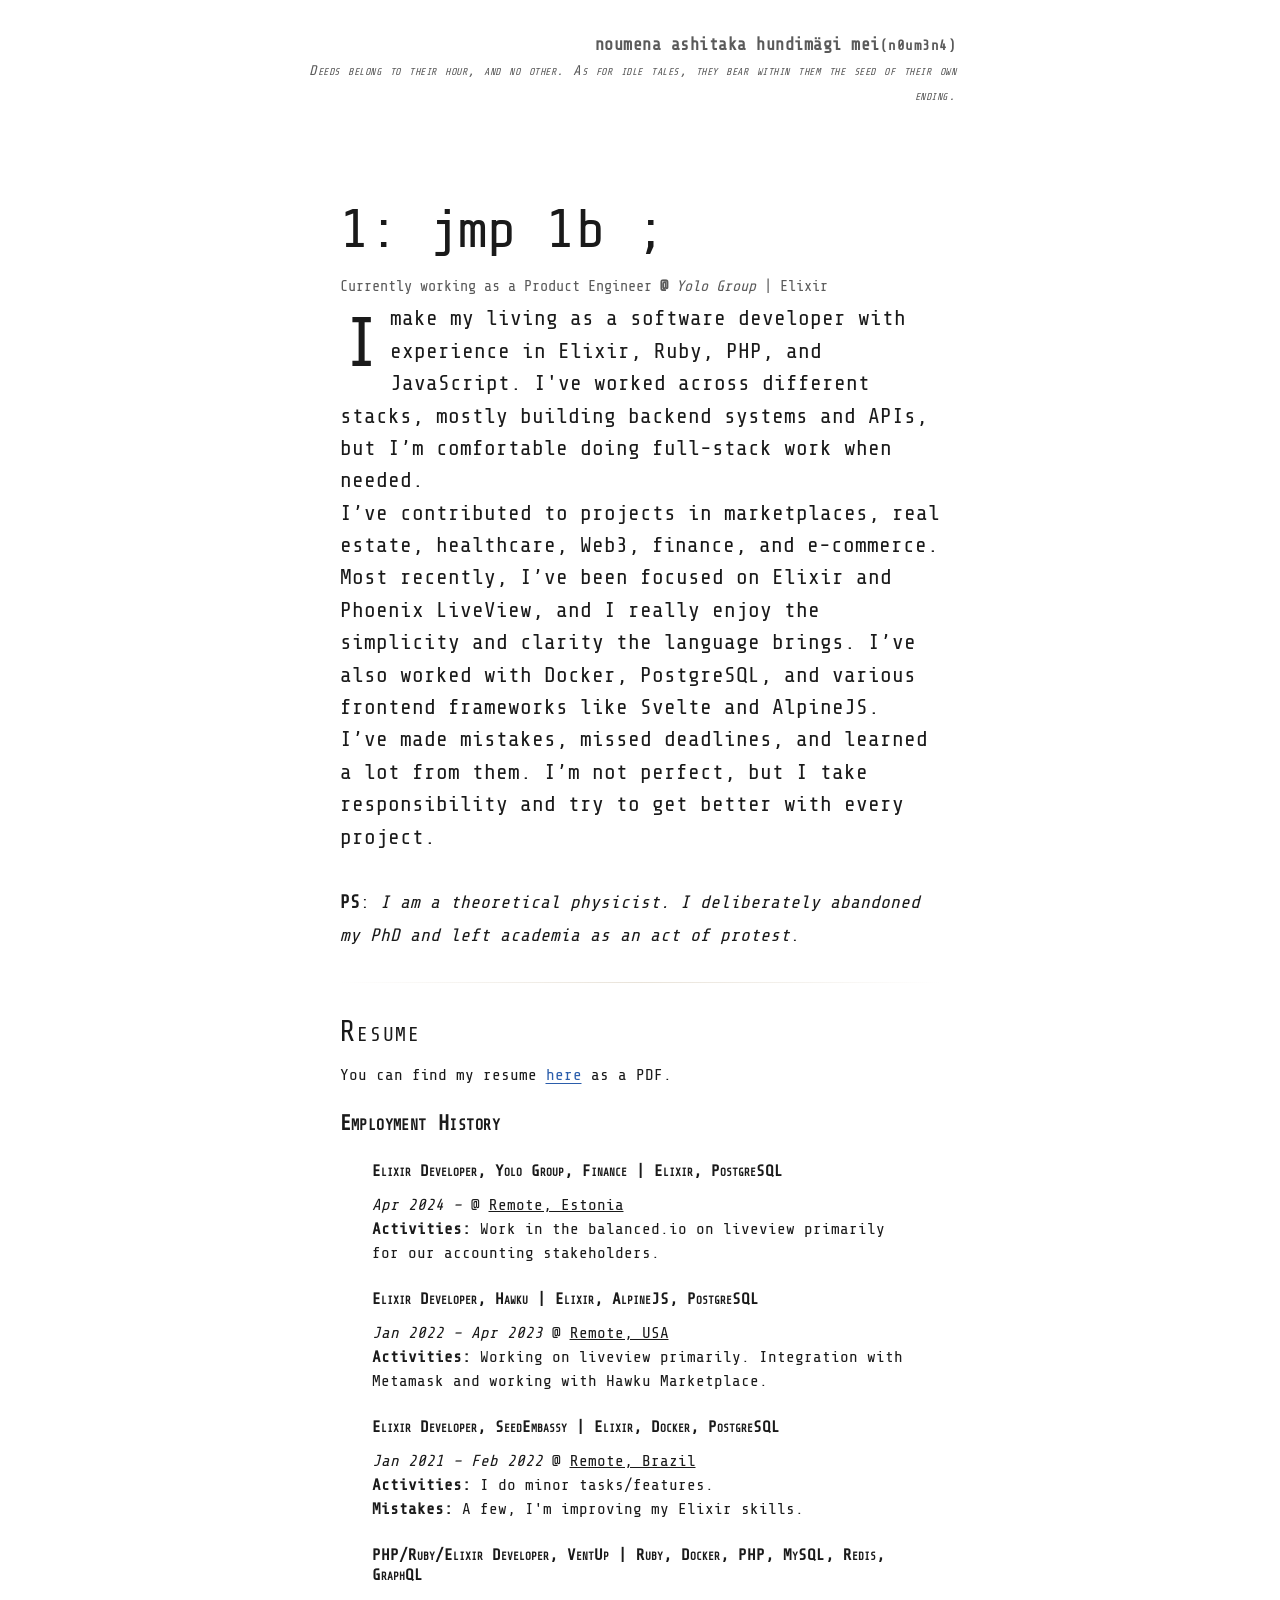
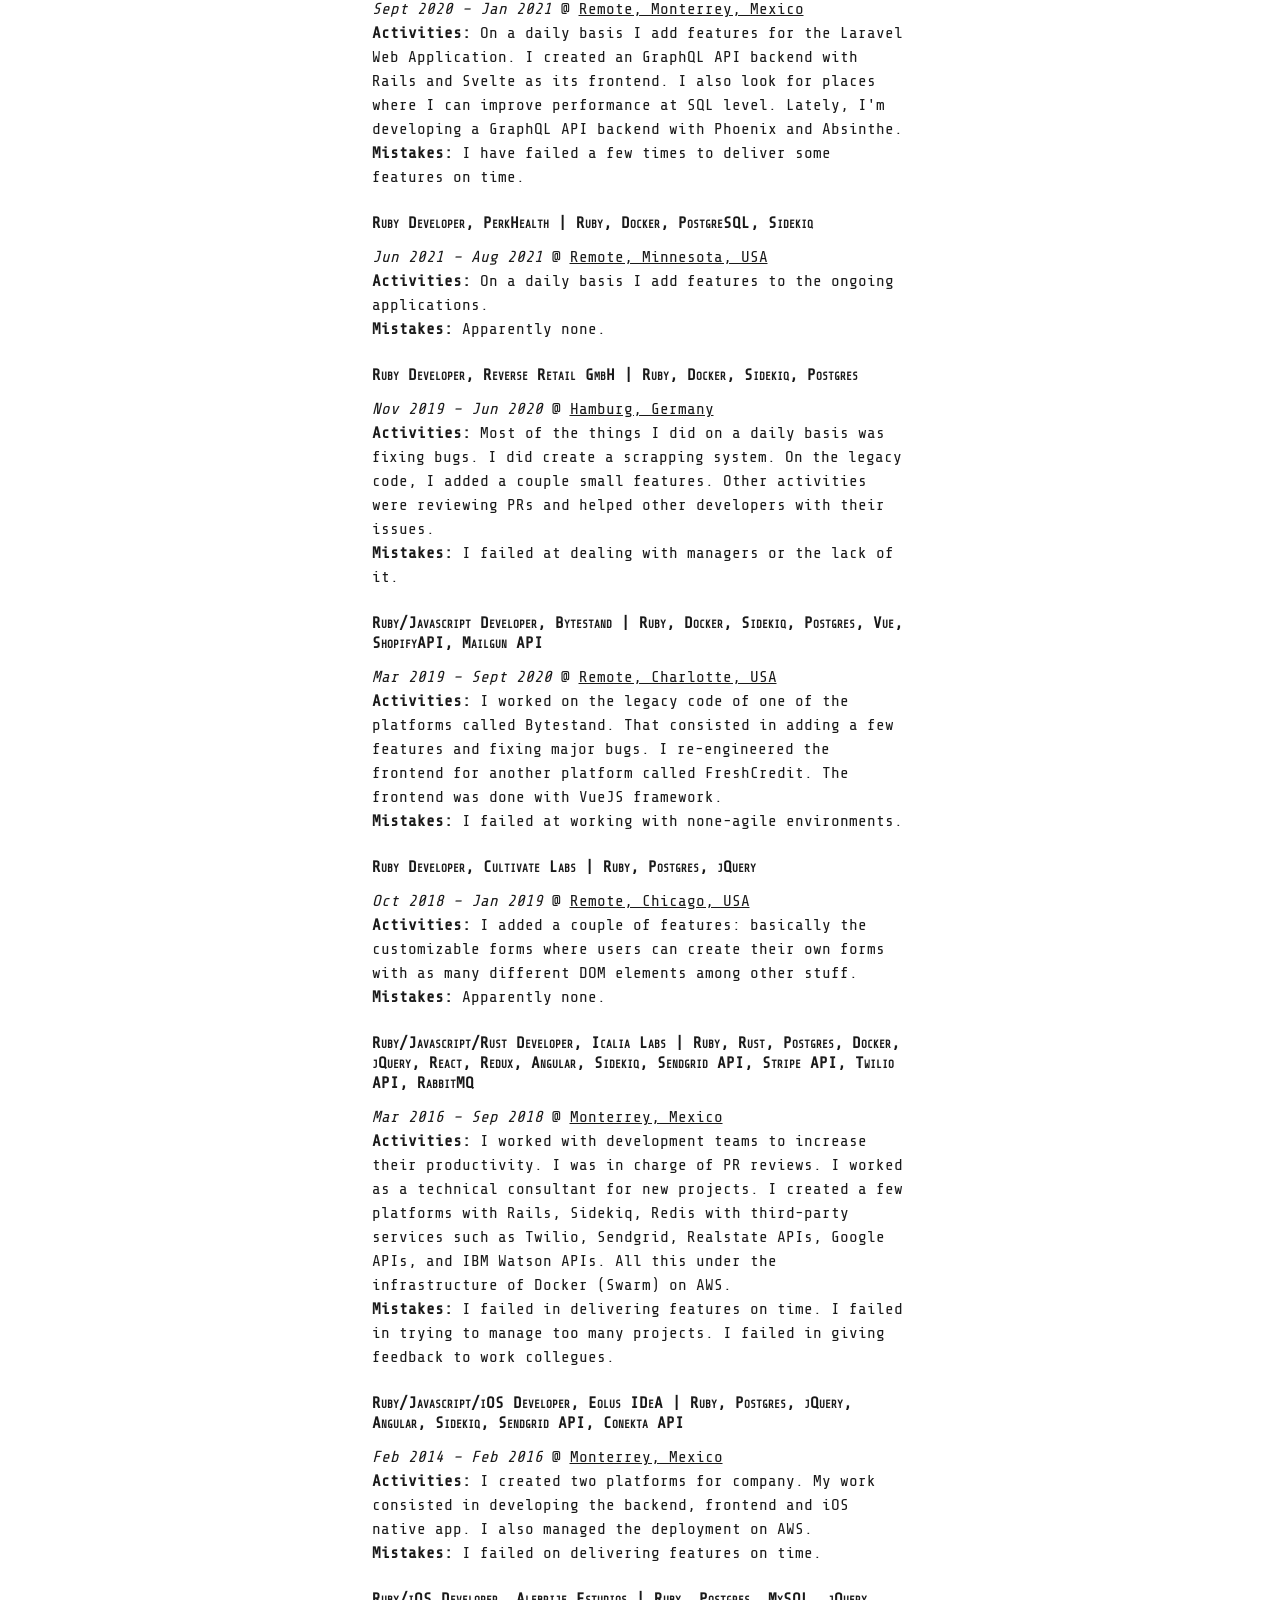
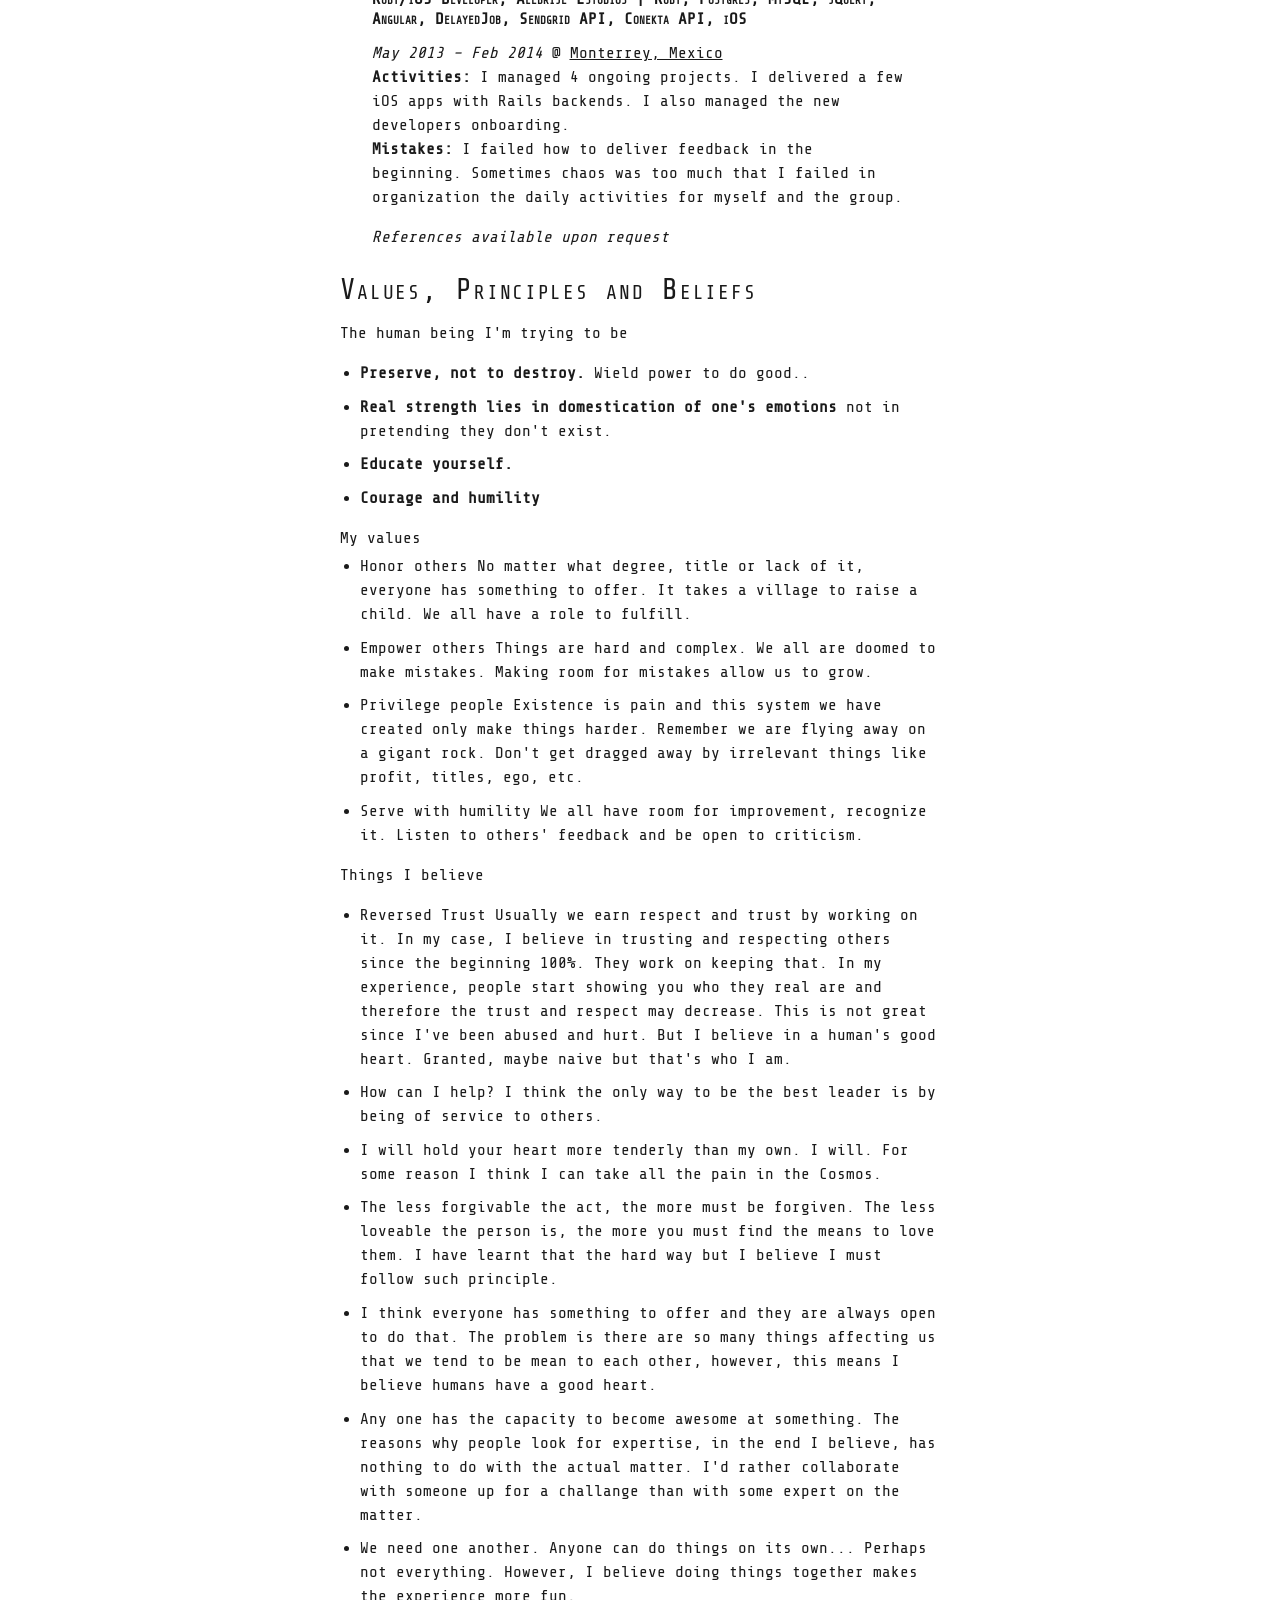
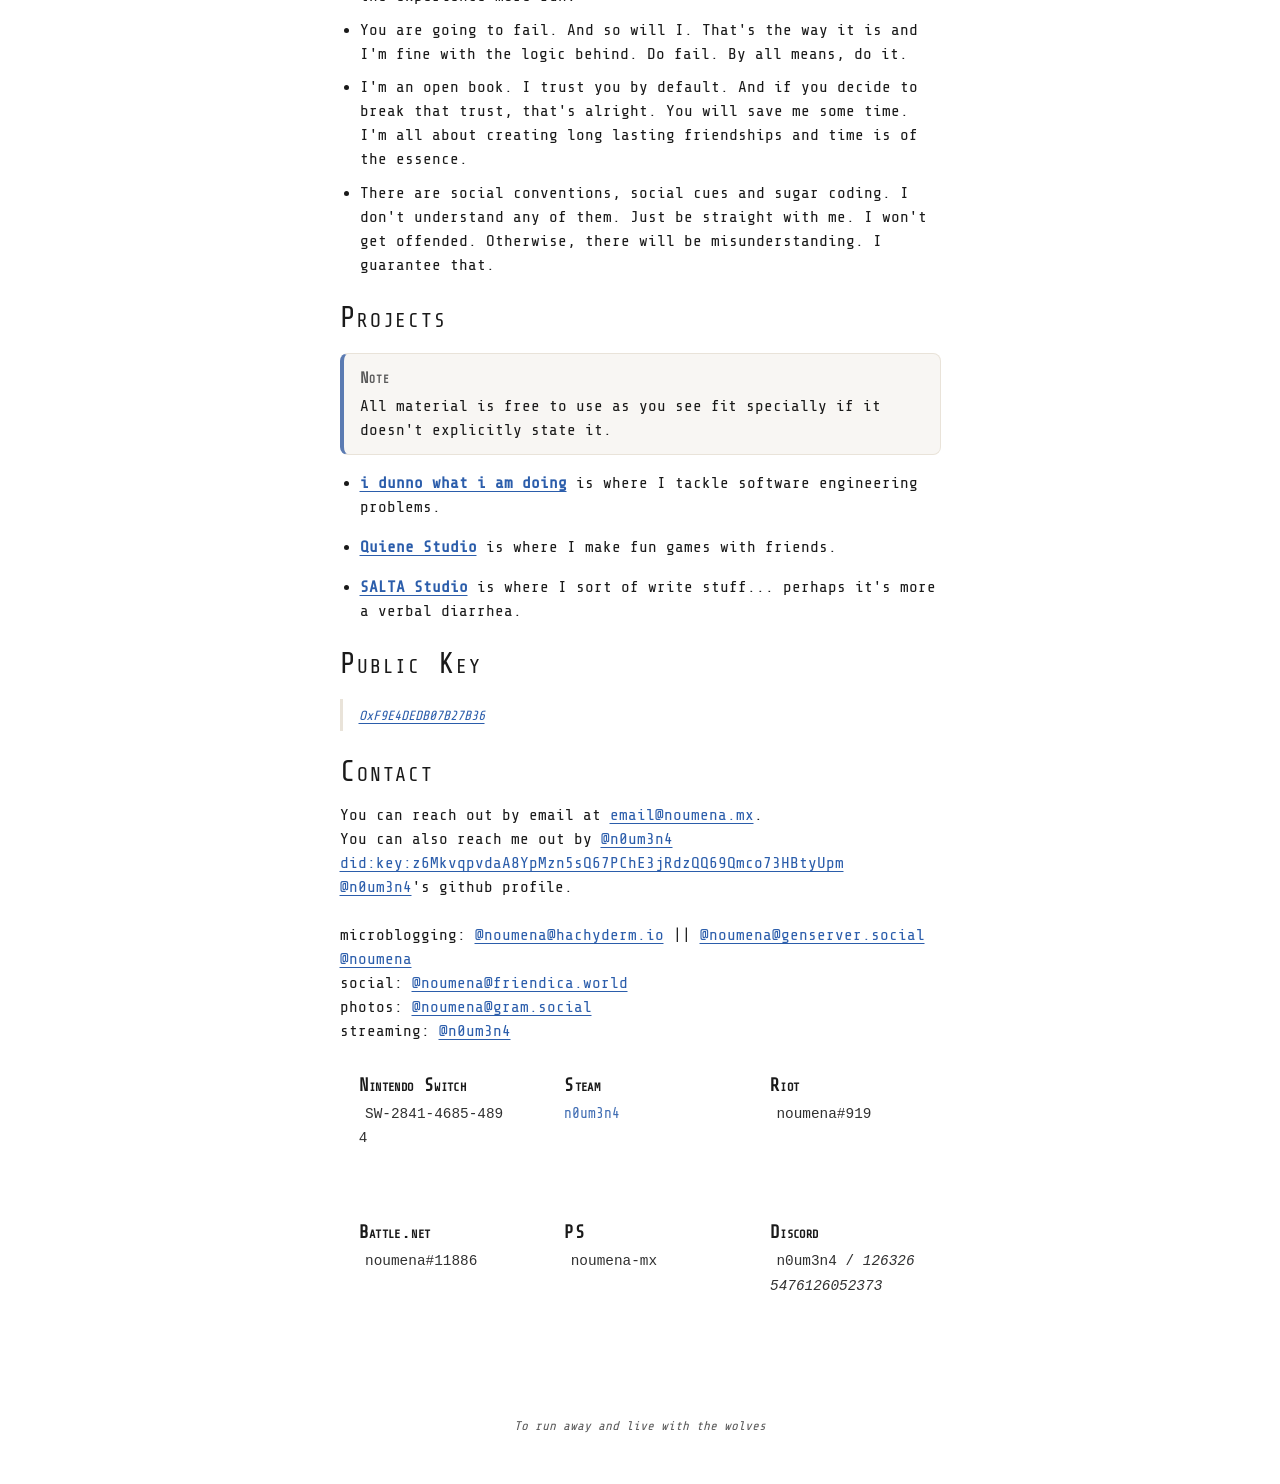
==== commit a7d54cf5: "update website." ====
--- a/index.html
+++ b/index.html
@@ -571,7 +571,7 @@
             <a href="https://app.radicle.xyz/nodes/seed.radicle.garden/users/did%3Akey%3Az6MkvqpvdaA8YpMzn5sQ67PChE3jRdzQQ69Qmco73HBtyUpm">
               did:key:z6MkvqpvdaA8YpMzn5sQ67PChE3jRdzQQ69Qmco73HBtyUpm
             </a><br/>
-            <a href="https://github.com/n0um3n4">@noum3n4</a>'s github profile.<br/>
+            <a href="https://github.com/n0um3n4">@n0um3n4</a>'s github profile.<br/>
             <br />
             microblogging:
             <a href="https://hachyderm.io/@noumena">@noumena@hachyderm.io</a>
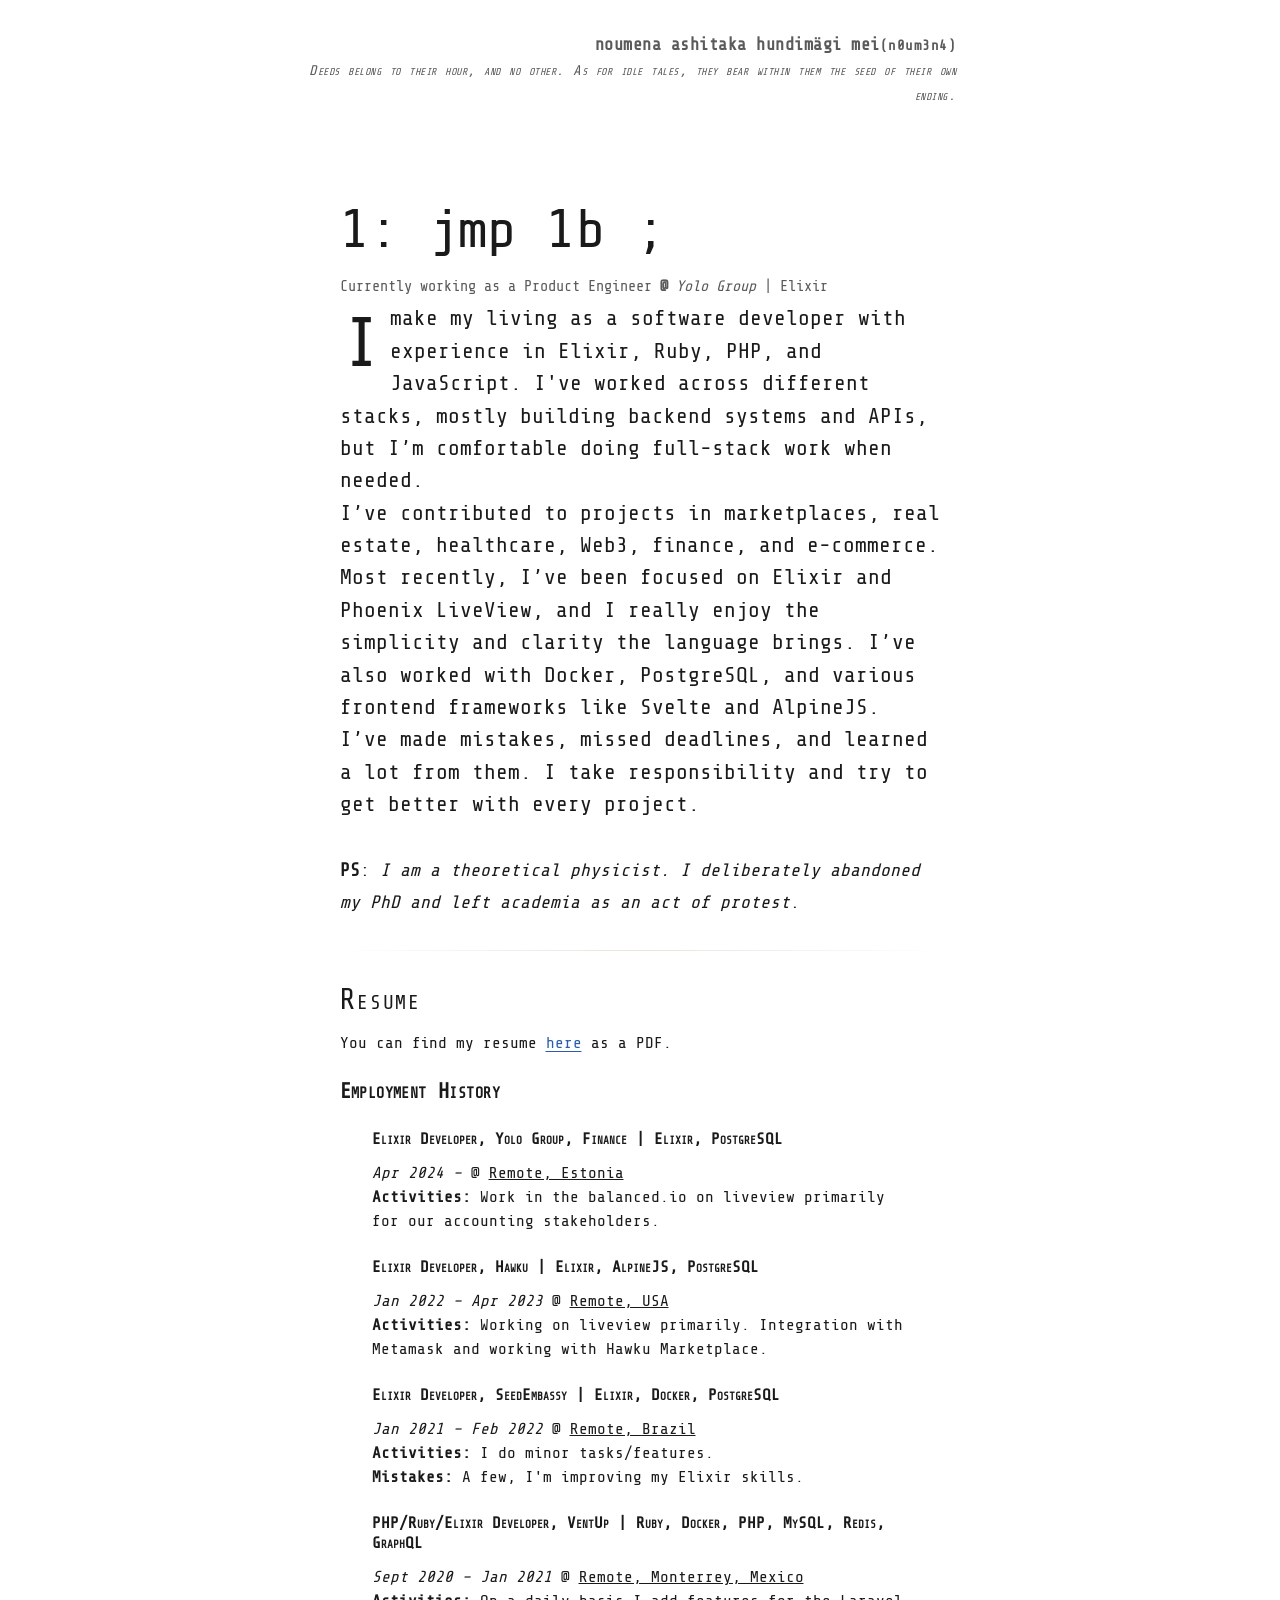
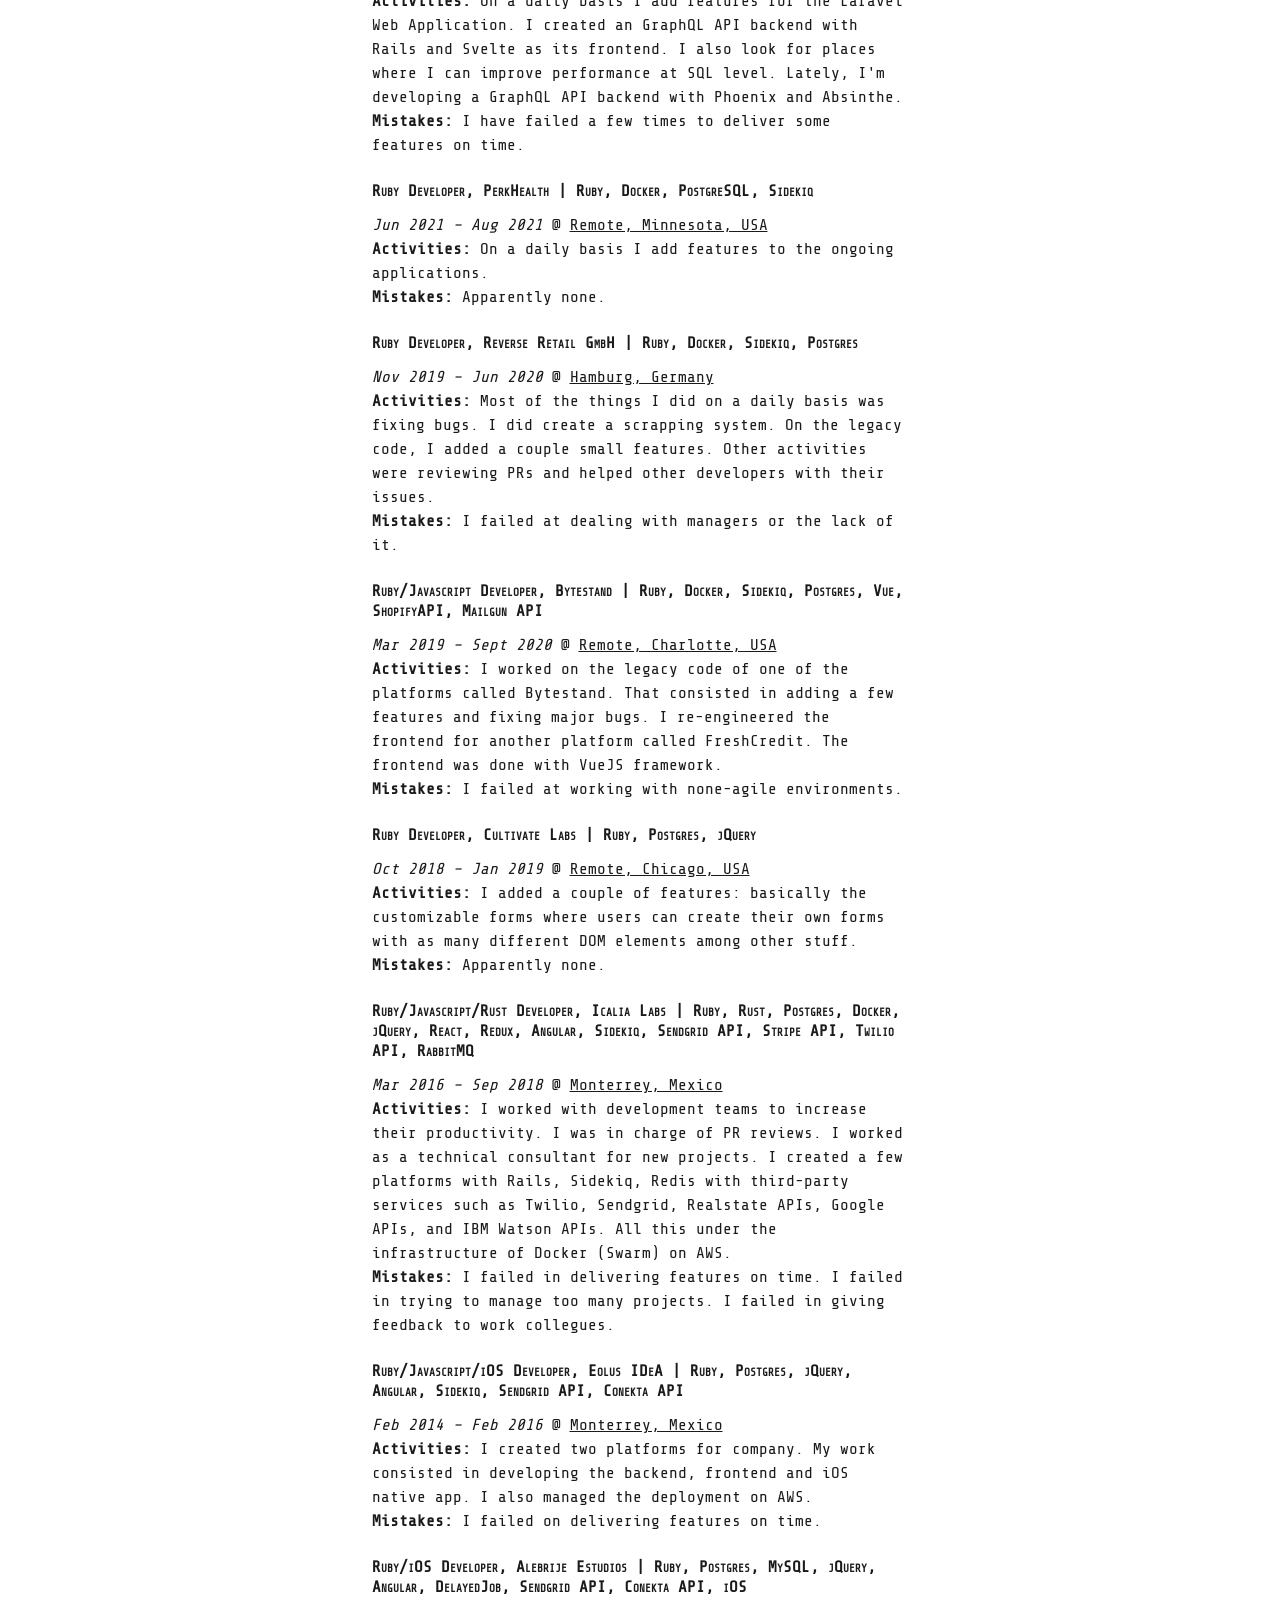
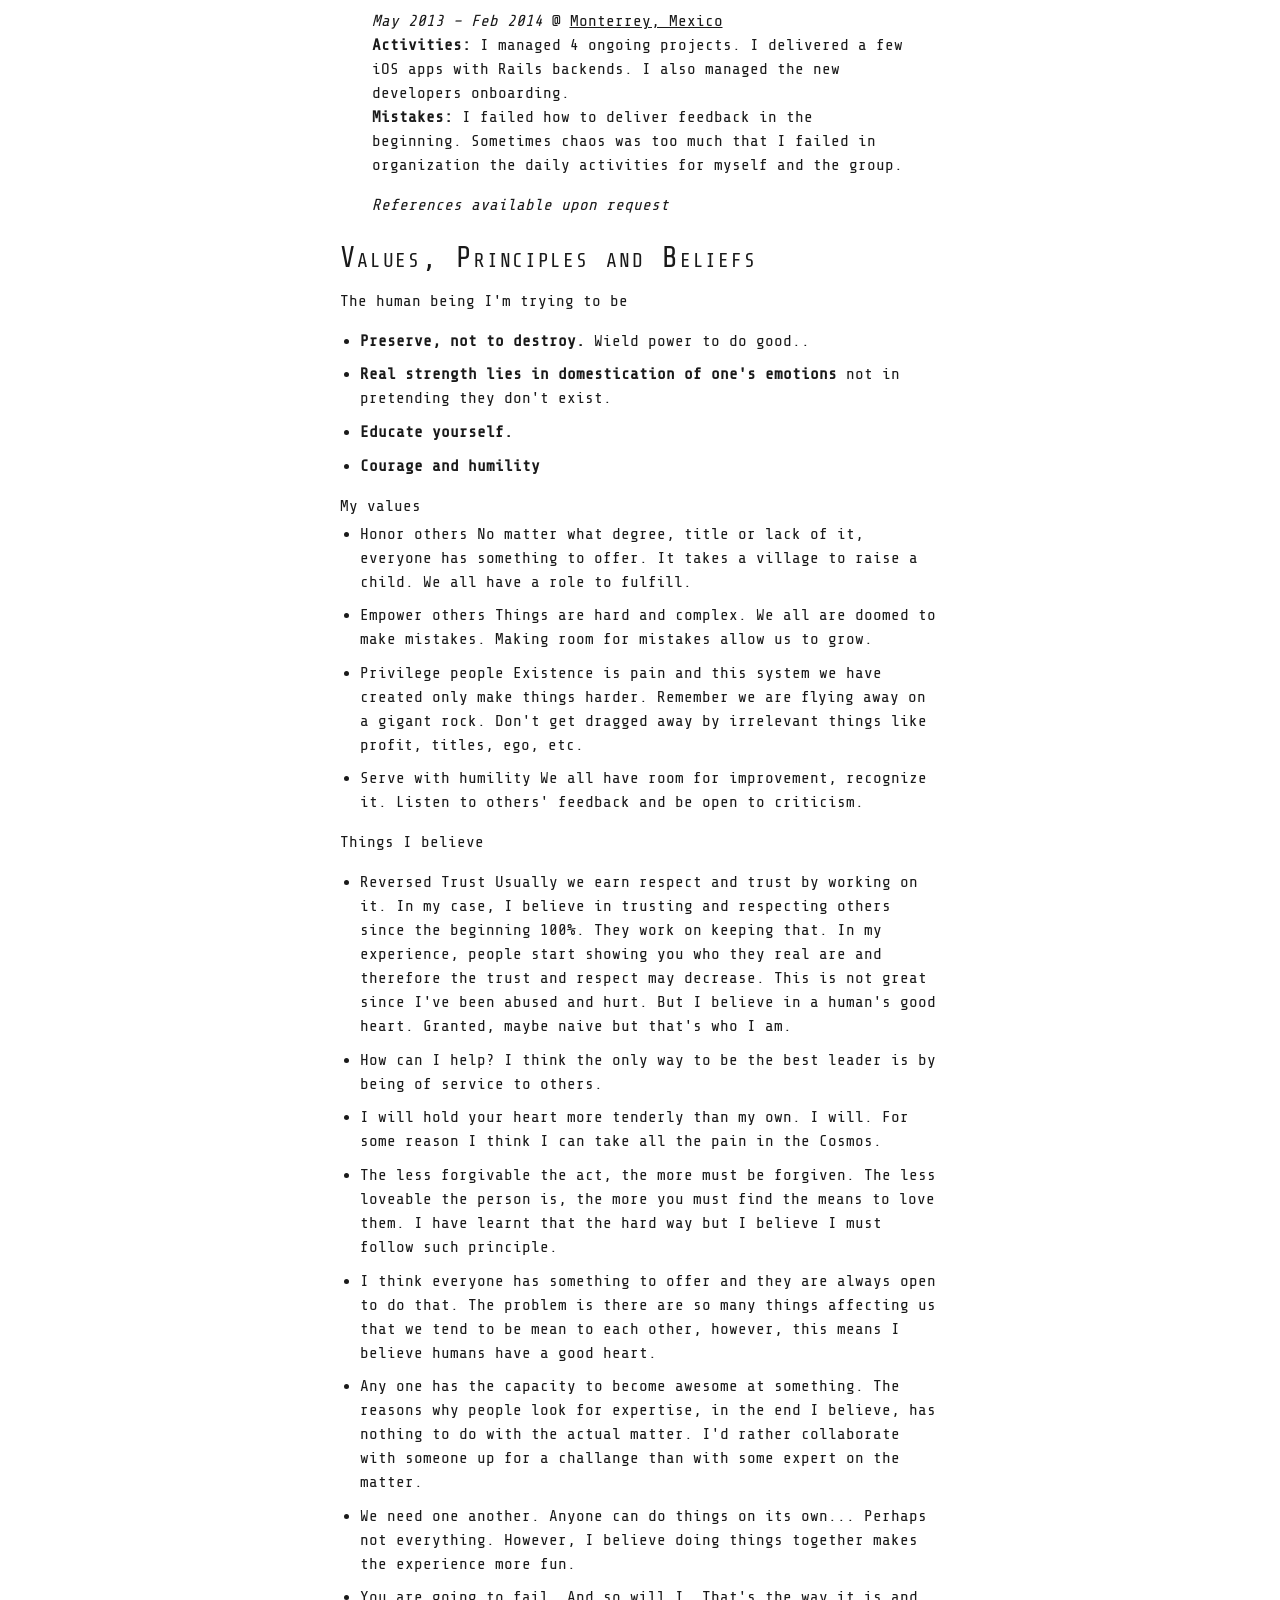
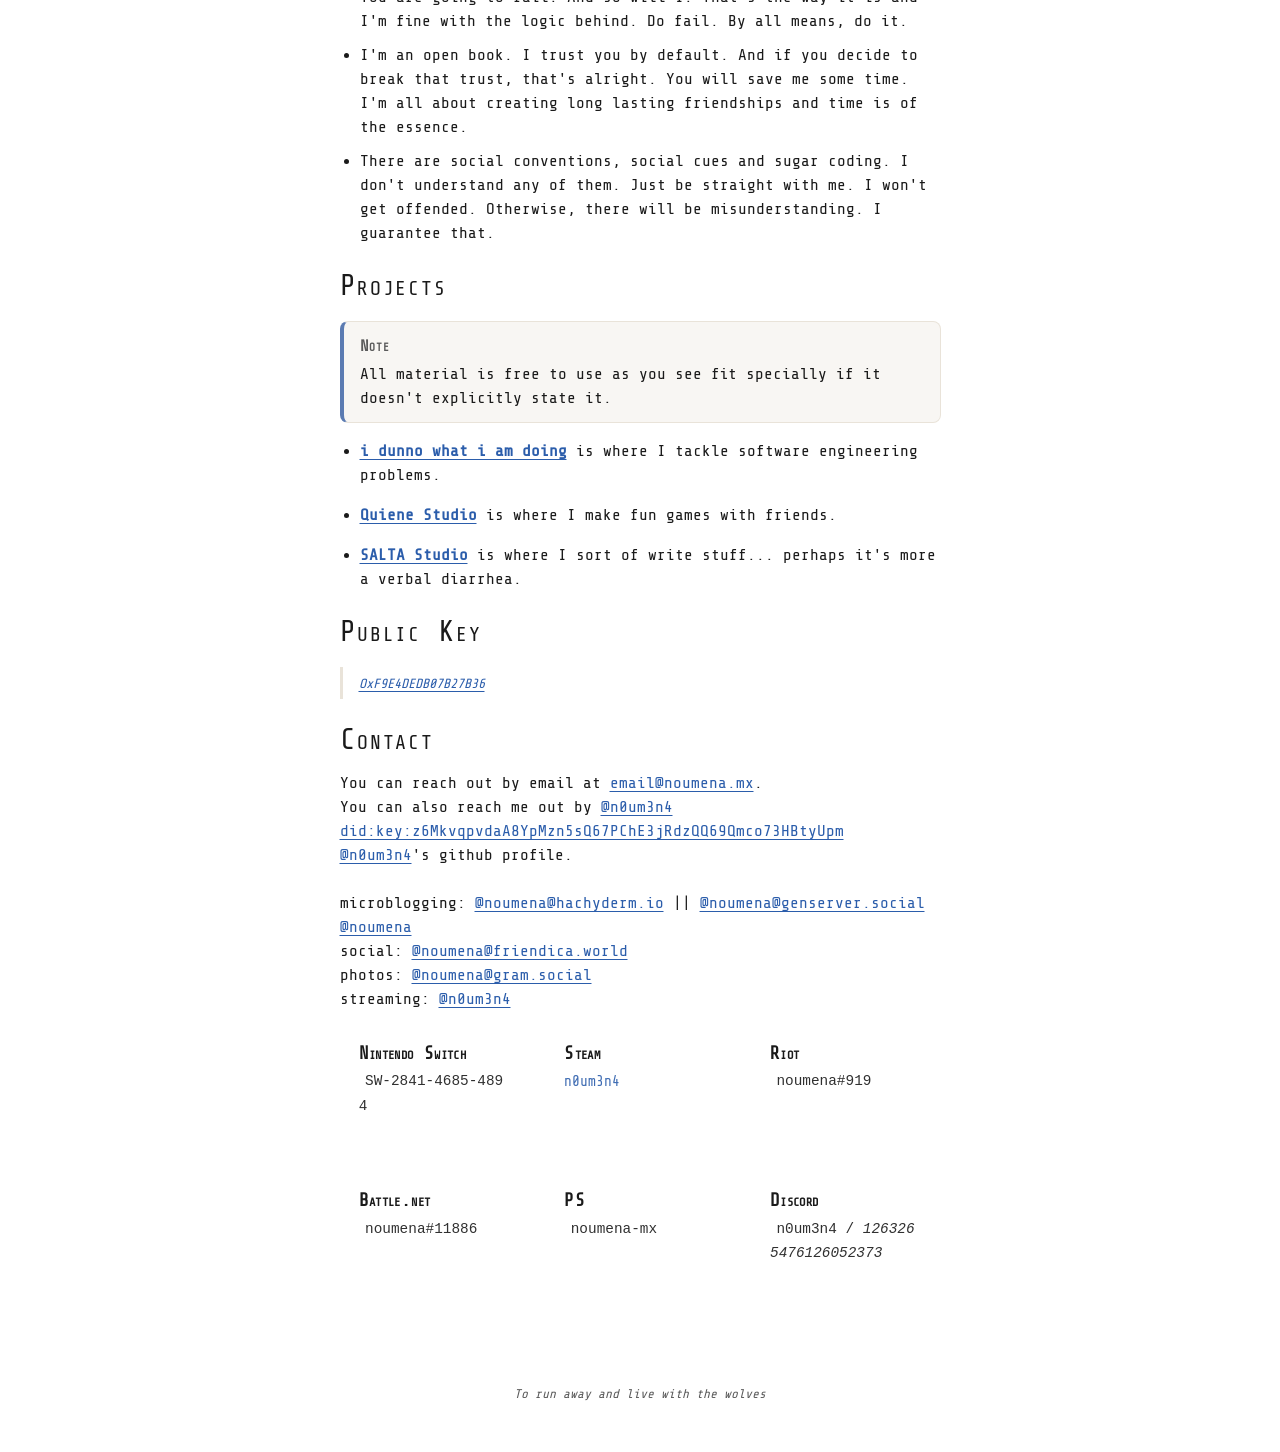
==== commit 5f02c1a3: "update website." ====
--- a/index.html
+++ b/index.html
@@ -364,7 +364,7 @@
         <br />
         I’ve contributed to projects in marketplaces, real estate, healthcare, Web3, finance, and e-commerce. Most recently, I’ve been focused on Elixir and Phoenix LiveView, and I really enjoy the simplicity and clarity the language brings. I’ve also worked with Docker, PostgreSQL, and various frontend frameworks like Svelte and AlpineJS.
         <br />
-        I’ve made mistakes, missed deadlines, and learned a lot from them. I’m not perfect, but I take responsibility and try to get better with every project.
+        I’ve made mistakes, missed deadlines, and learned a lot from them. I take responsibility and try to get better with every project.
         <br /><br />
         <span style="font-size: smaller;"><b>PS</b>: <em>I am a theoretical physicist. I deliberately abandoned my PhD and left academia as an act of protest</em>.</span>
         </p>
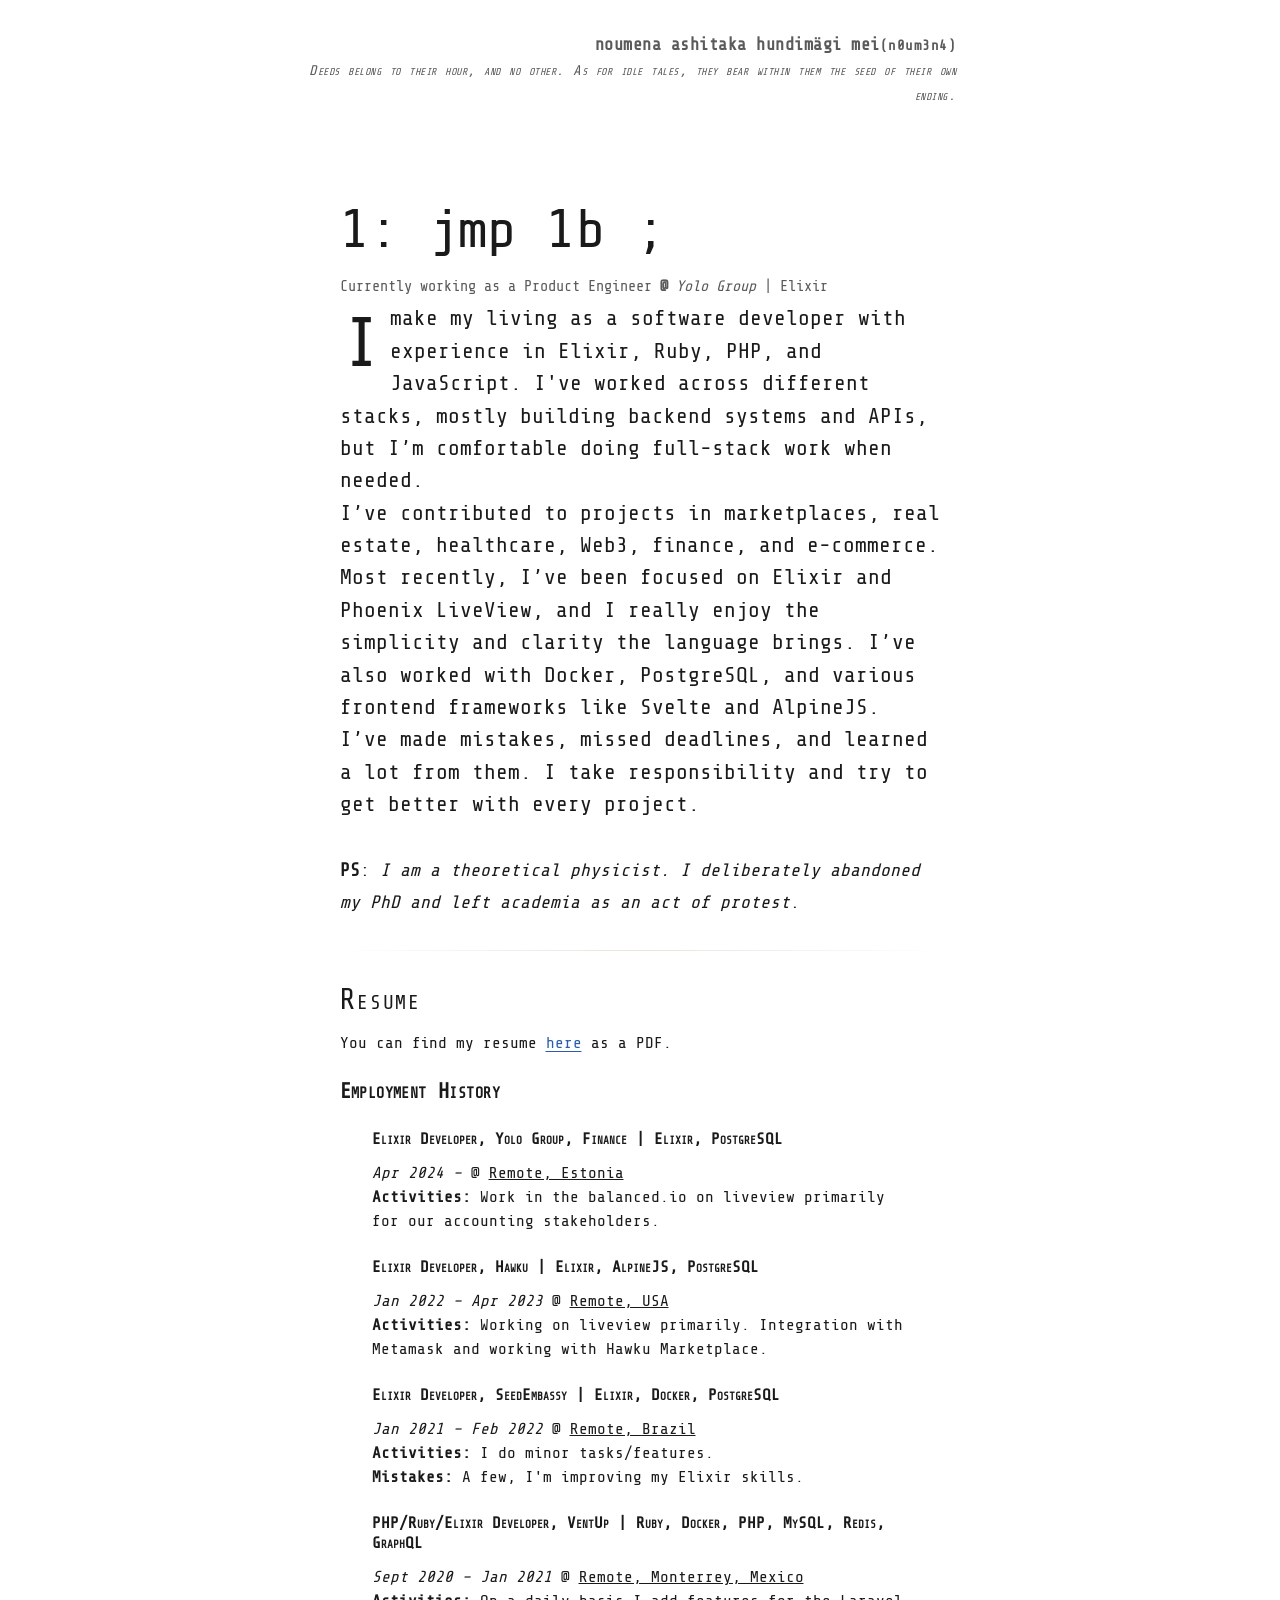
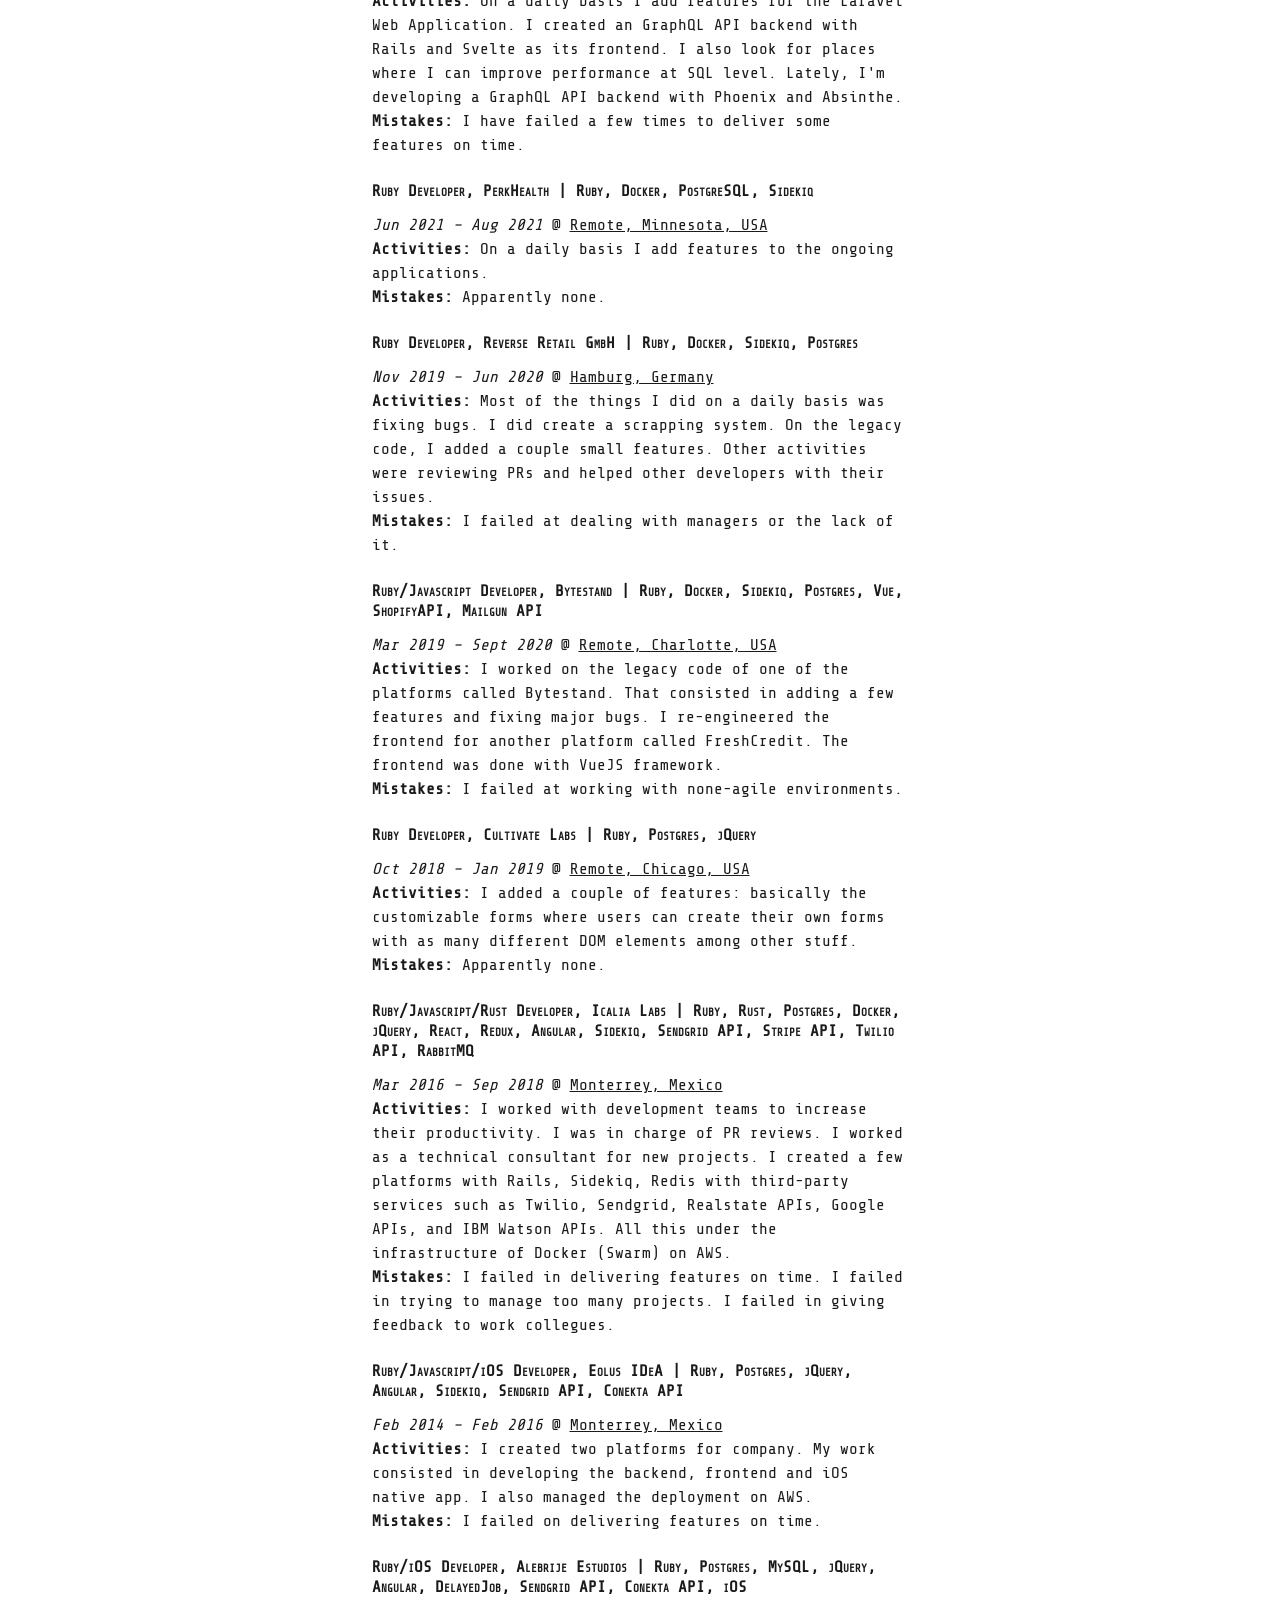
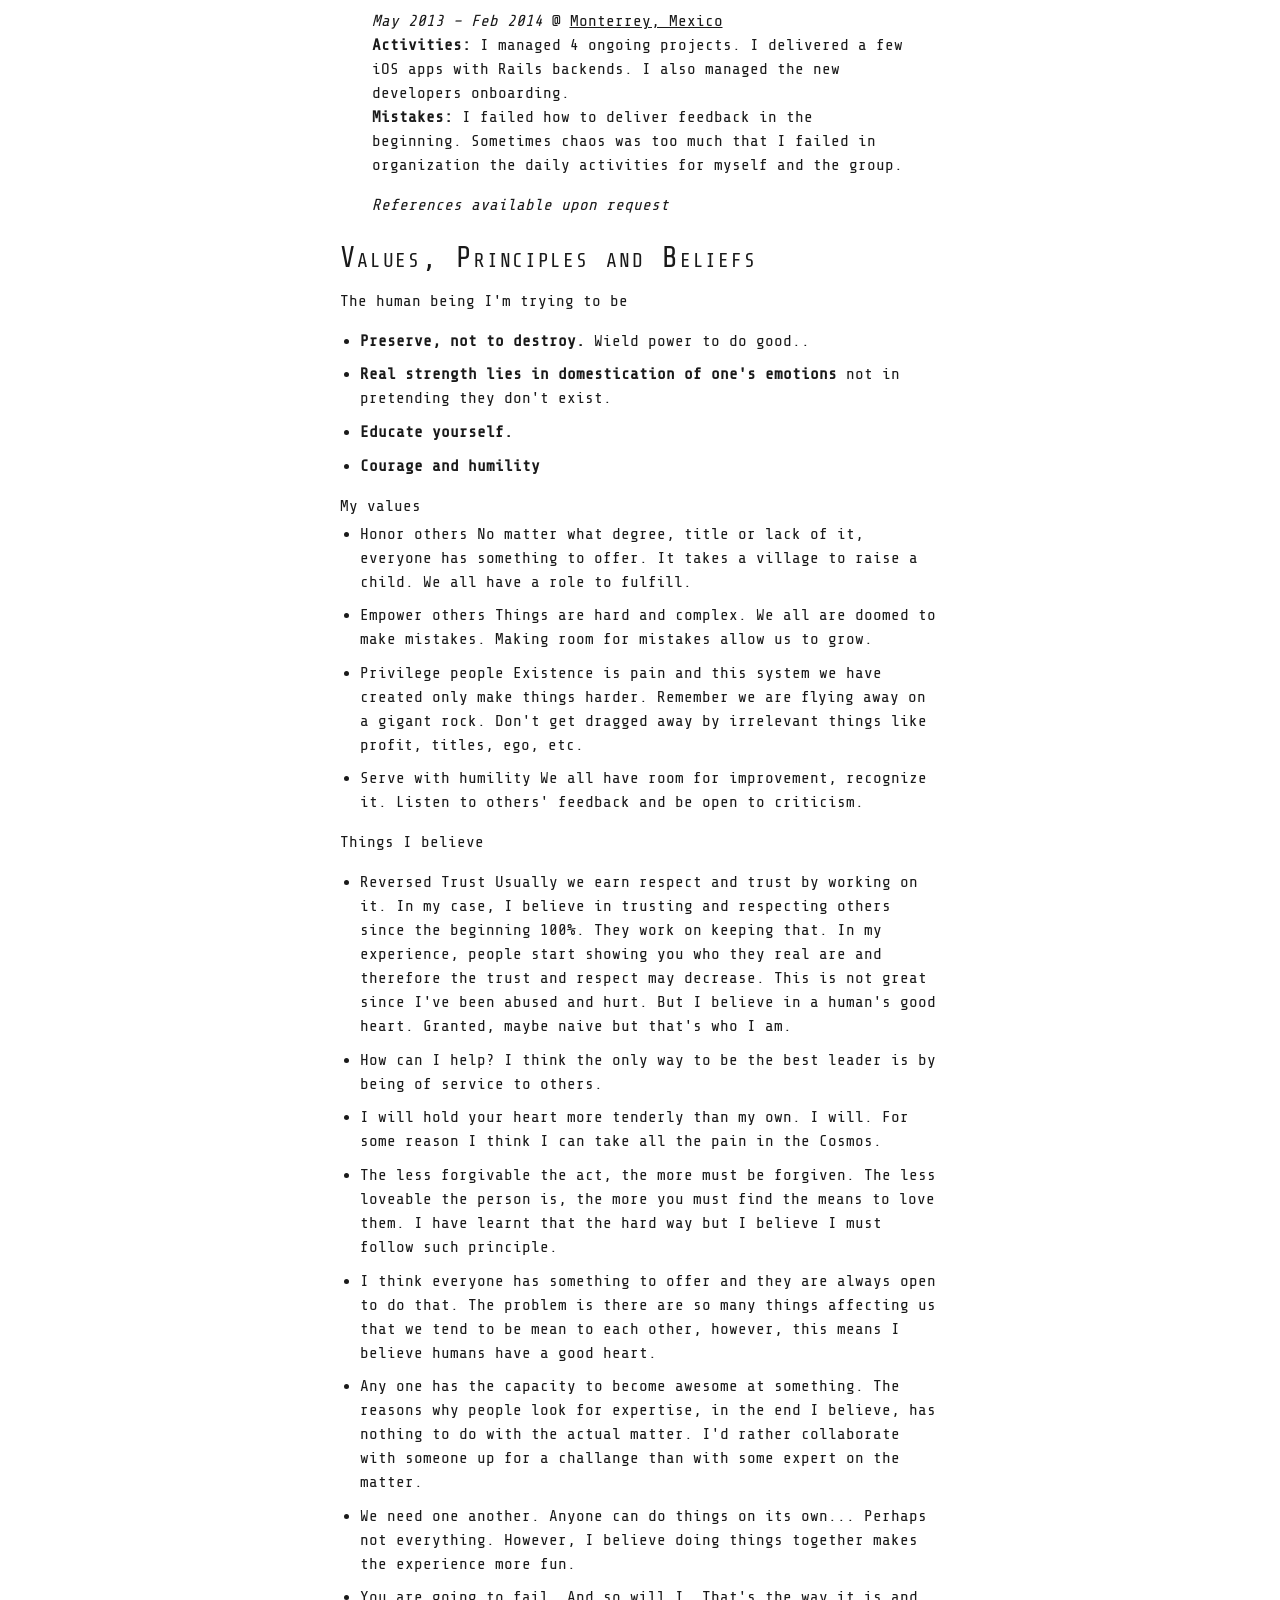
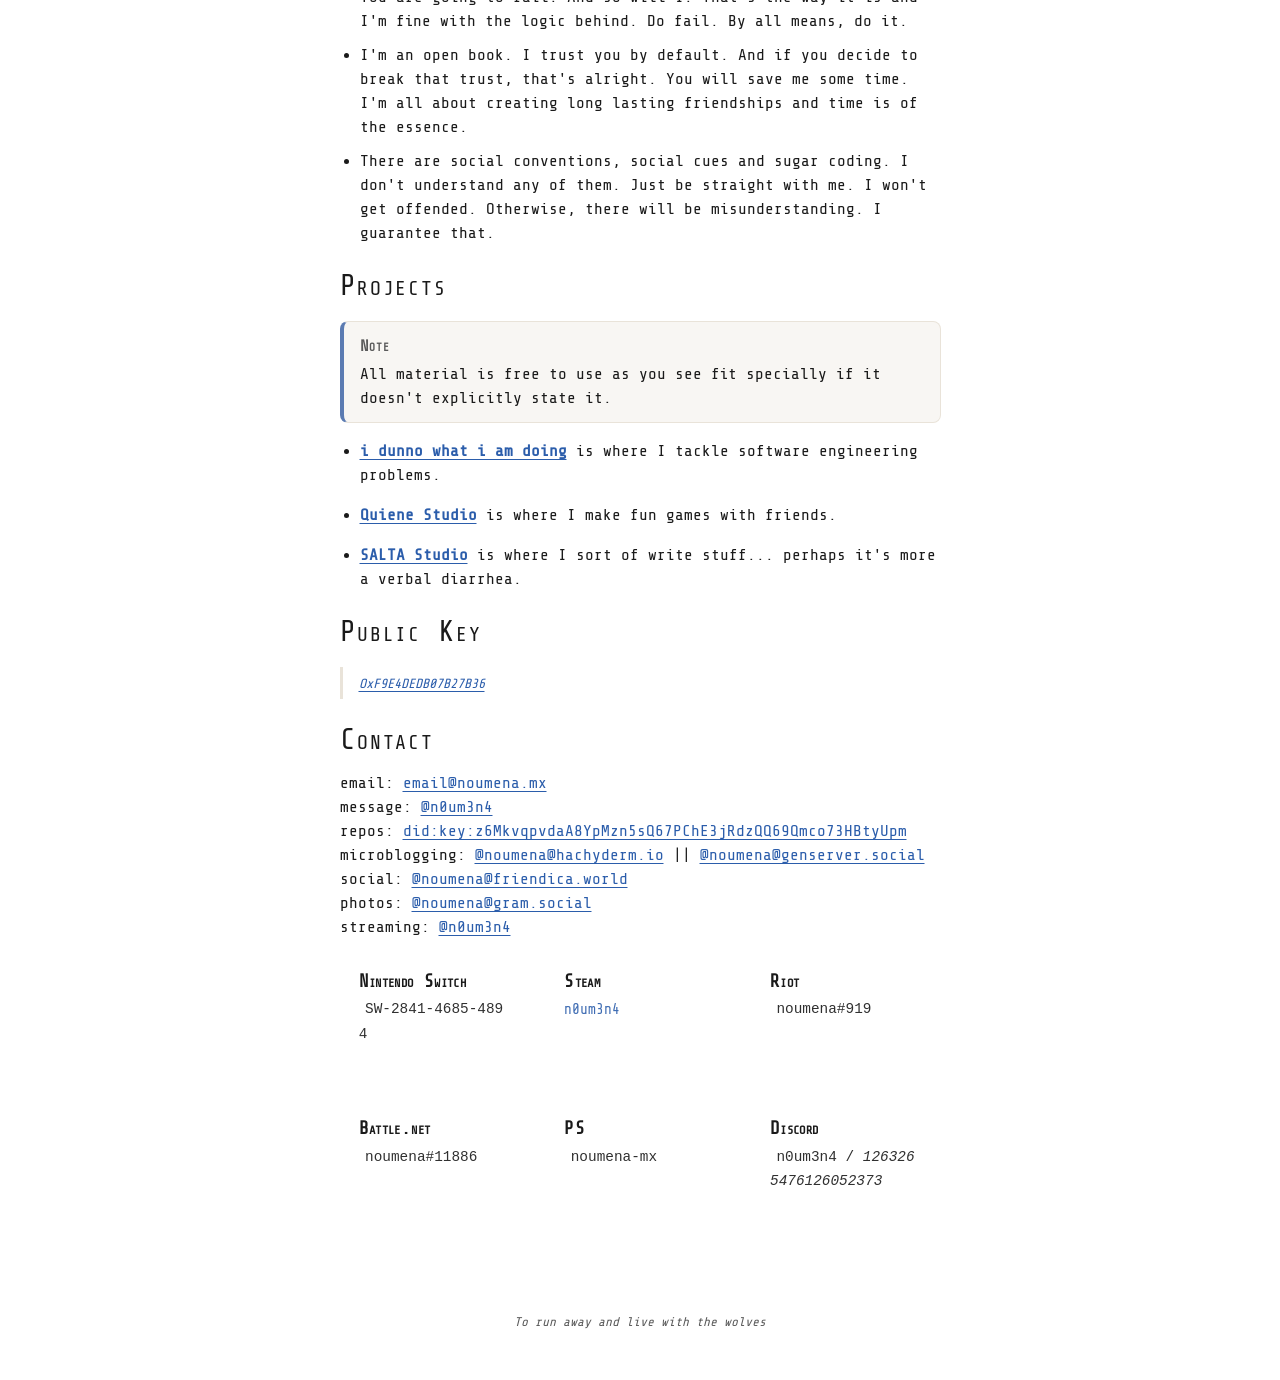
==== commit d9934156: "update website." ====
--- a/index.html
+++ b/index.html
@@ -565,19 +565,16 @@
         <section id="contact">
           <h2>Contact</h2>
           <p>
-            You can reach out by email at <a href="mailto:email@nounmena.mx">email@noumena.mx</a>.
-            <br />You can also reach me out by <a href="https://smp9.simplex.im/a#zJxikzJyWUZyNm9AisqA2dREiD37o3gKqsSd1OvyCDI">@n0um3n4</a>
+            email: <a href="mailto:email@nounmena.mx">email@noumena.mx</a>
+            <br />message: <a href="https://smp9.simplex.im/a#zJxikzJyWUZyNm9AisqA2dREiD37o3gKqsSd1OvyCDI">@n0um3n4</a>
             <br />
-            <a href="https://app.radicle.xyz/nodes/seed.radicle.garden/users/did%3Akey%3Az6MkvqpvdaA8YpMzn5sQ67PChE3jRdzQQ69Qmco73HBtyUpm">
+            repos: <a href="https://app.radicle.xyz/nodes/seed.radicle.garden/users/did%3Akey%3Az6MkvqpvdaA8YpMzn5sQ67PChE3jRdzQQ69Qmco73HBtyUpm">
               did:key:z6MkvqpvdaA8YpMzn5sQ67PChE3jRdzQQ69Qmco73HBtyUpm
             </a><br/>
-            <a href="https://github.com/n0um3n4">@n0um3n4</a>'s github profile.<br/>
-            <br />
             microblogging:
             <a href="https://hachyderm.io/@noumena">@noumena@hachyderm.io</a>
             ||
             <a href="https://genserver.social/@noumena">@noumena@genserver.social</a>
-            <a href="https://yakihonne.com/profile/nprofile1qqsg44afkcgpv6jf9s7s2nawuguzmdk28r7usu5w53savqpzzk6upxczqqpsgqqqqqqqqeryyq">@noumena</a>
             <br />
             social:
             <a href="https://friendica.world/profile/noumena">@noumena@friendica.world</a>
